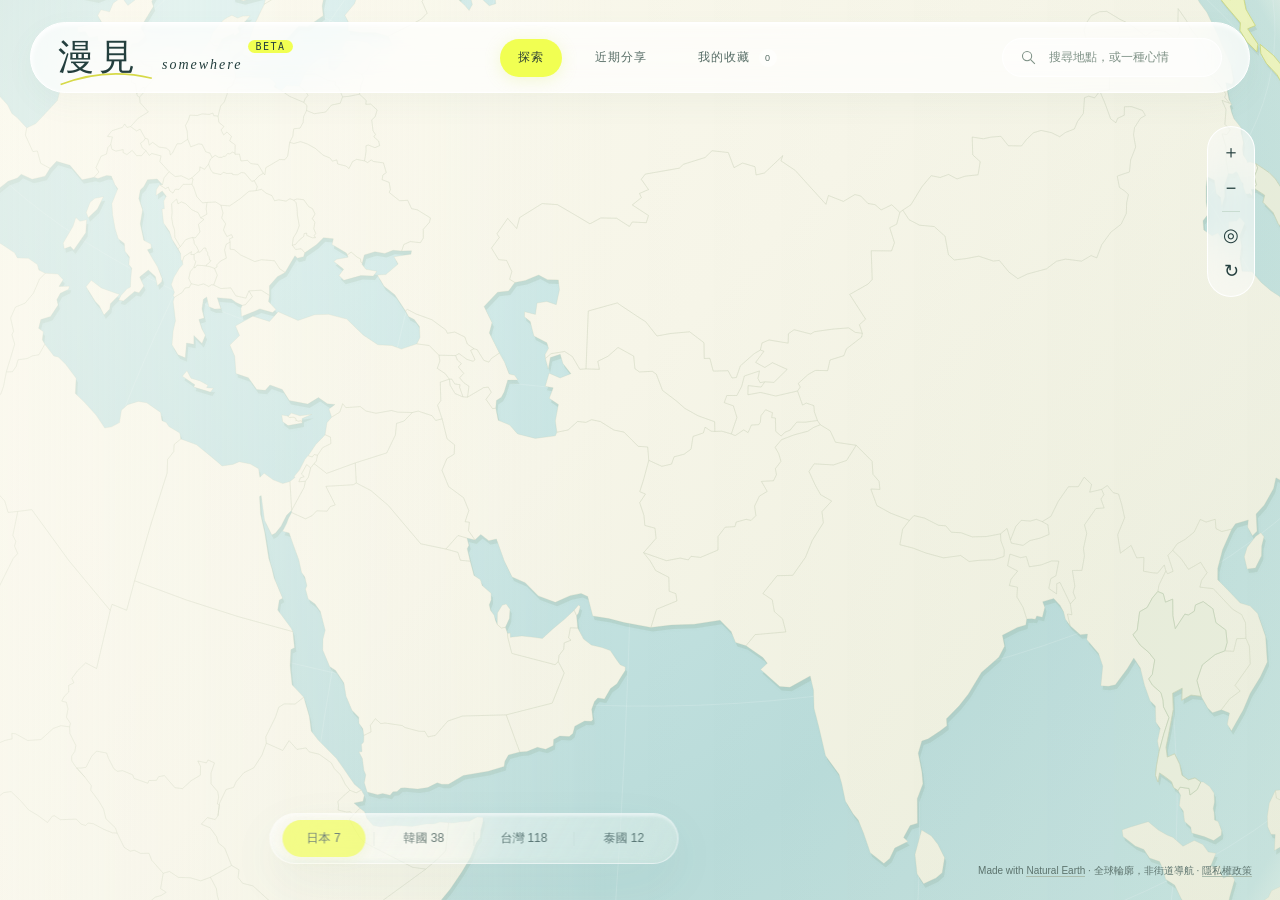
==== preview/experience.html @ 175ae051 "公開 Beta 上線前整理（P0）：圖片壓縮、部署打包、隱私權政策、來源自動檢查 - 圖片：網站使用的 4 張情境圖改為 WebP（最寬 1600px），10.5 MB → 0.8 MB；引用改到 c" ====
<!doctype html>
<html lang="zh-Hant">
<head>
  <meta charset="utf-8"><meta name="viewport" content="width=device-width,initial-scale=1">
  <meta name="referrer" content="strict-origin-when-cross-origin">
  <title>漫見 somewhere — 光感浮島互動探索</title>
  <meta name="description" content="以光感浮島視覺探索全球，拖曳地球、飛近日韓台泰，展開風景窗口。">
  <link rel="stylesheet" href="globe.css?v=flow-10">
  <link rel="stylesheet" href="experience-ui.css?v=flow-10">
  <script defer src="vendor/d3.min.js"></script>
  <script defer src="assets/world-data.js"></script>
  <script defer src="assets/world-low-data.js"></script>
  <script defer src="globe-flight.js?v=flow-10"></script>
  <script defer src="catalog.js?v=flow-10"></script>
  <script defer src="weather.js?v=flow-10"></script>
  <script defer src="media-player.js?v=flow-10"></script>
  <script defer src="globe.js?v=flow-10"></script>
  <script defer src="experience-ui.js?v=flow-10"></script>
</head>
<body>
<main class="world" id="world" data-page="home">
  <div class="map-surface" id="map-surface">
    <canvas id="globe" tabindex="0" role="application" aria-label="互動全球地圖：拖曳旋轉、滾輪縮放；鍵盤方向鍵旋轉，加減號縮放，Home 返回全球。也可使用國家按鈕。"></canvas>
    <svg id="connection" aria-hidden="true"><path id="connection-path"/></svg>
    <div id="markers" class="markers"></div>
  </div>
  <header class="world-header">
    <a href="experience.html" class="wordmark" aria-label="漫見首頁（Beta 測試版）">漫見 <em>somewhere</em><span class="beta-badge" aria-hidden="true">BETA</span><svg viewBox="0 0 120 20" aria-hidden="true"><path d="M2 17Q58-5 116 9"/></svg></a>
    <nav class="primary-nav" aria-label="主要導覽"><button id="nav-explore" aria-current="page">探索</button><button id="nav-stories">近期分享</button><button id="nav-saved">我的收藏 <span id="nav-saved-count">0</span></button></nav>
    <button class="header-search" id="header-search" aria-label="開啟全域搜尋"><svg viewBox="0 0 24 24" fill="none" stroke="currentColor" stroke-width="1.5" aria-hidden="true"><circle cx="10" cy="10" r="6.5"/><path d="m15 15 6 6"/></svg><span>搜尋地點，或一種心情</span></button>
  </header>
    <nav class="country-dock glass" aria-label="飛往國家">
      <button data-destination="japan">日本</button><i></i><button data-destination="korea">韓國</button><i></i><button data-destination="taiwan">台灣</button><i></i><button data-destination="thailand">泰國</button>
    </nav>
    <button class="saved-toggle glass" id="saved-toggle" aria-expanded="false">♡ <span>我的靈感</span><b id="saved-count">0</b></button>
  <div class="explore-context" id="explore-context" hidden><nav class="breadcrumbs" aria-label="目前位置"><button id="breadcrumb-world">世界</button><span>／</span><button id="breadcrumb-country"></button><span id="breadcrumb-section"></span></nav><p class="overline" id="country-eyebrow">A LITTLE CLOSER</p><h1 id="country-heading">深入探索日本。</h1><p id="country-summary"></p></div>
  <div class="motion-tools glass" aria-label="轉場預覽控制"><button id="motion-toggle" aria-pressed="true"><span id="motion-status">轉場動效：開</span></button><span></span><button id="replay-flight">重播轉場 ↻</button><span></span><button id="library-toggle" aria-expanded="false">地點清單 ☷</button></div>
  <aside id="place-library" class="place-library glass" aria-label="國家內的地點與來源" hidden><button class="sheet-handle" id="sheet-handle" aria-label="展開或收起地點面板" aria-expanded="false"><span></span></button><div class="panel-title"><div><p class="overline">FIND YOUR NEXT WINDOW</p><h2 id="library-title">地點與來源</h2></div><button id="library-close" aria-label="返回國家探索">✕</button></div><p id="library-count" class="panel-note"></p><div class="library-filters"><label class="sr-only" for="place-query">搜尋這個國家的地點</label><input id="place-query" placeholder="搜尋地點、景點或地區…"><label class="sr-only" for="place-region">選擇地區</label><select id="place-region"><option value="">全部地區</option></select></div><div id="place-list" class="place-list"></div><button class="all-places" id="all-places">查看全部地點 <span>↗</span></button><p class="library-disclosure">風景圖為示意；公開影像入口均待播放與即時性驗證。<a href="assets/source-inventory.json" target="_blank" rel="noopener">來源清單 ↗</a></p></aside>
  <section class="intro" id="intro">
    <p class="overline">A LITTLE CLOSER TO THE WORLD</p>
    <h1>下一站，<br>跟著感覺走。</h1>
    <svg class="headline-stroke" viewBox="0 0 210 30" aria-hidden="true"><path d="M4 22Q100-8 203 15" pathLength="1"/></svg>
    <p class="intro-copy">以地圖開啟旅程，在日本、韓國、台灣、泰國，<br>先看見風景，再決定下一次出發。</p>
    <button class="begin" id="begin">開始探索 <span>↗</span></button>
    <div class="chapter"><span>01 — 04</span><span>JAPAN / KOREA<br>TAIWAN / THAILAND</span></div>
  </section>
  <button class="skip-entry glass" id="skip-entry" hidden>略過轉場 →</button>
  <div class="world-label" aria-hidden="true"><span id="camera-label">GLOBAL VIEW</span><small id="camera-coords">25.0° N / 105.0° E</small></div>
  <aside class="map-controls glass" aria-label="地圖控制">
    <button id="zoom-in" aria-label="放大地球">＋</button><button id="zoom-out" aria-label="縮小地球">−</button><span></span><button id="reset" aria-label="返回全球視角">◎</button><button id="spin" aria-label="開啟自動旋轉" aria-pressed="false">↻</button>
  </aside>
  <div class="map-hint glass" id="map-hint">拖曳探索世界 <span>↔</span> 滾輪縮放</div>
  <article class="island glass" id="island" aria-labelledby="island-title">
    <button class="island-dismiss" id="island-dismiss" aria-label="收起風景窗口">−</button>
    <div class="island-image"><img id="island-photo" src="assets/cinema.webp" alt="日本風格示意圖，非所選地點現場"><div id="island-type"></div><span class="image-label">風格示意圖 · 非所選地點現場</span><button class="island-open" id="island-open" aria-label="查看原平台影像">▶</button></div>
    <div class="island-info"><div><p class="overline" id="island-country">京都 / 日本</p><h2 id="island-title">京都・祇園花見小路</h2><p id="island-desc">探索當地影像與天氣</p></div><button class="island-save" id="island-save" aria-label="收藏這個景點" aria-pressed="false">♡</button></div>
    <section class="weather-card" aria-label="當地天氣"><div id="weather-island"><p class="weather-headline">正在取得當地天氣…</p></div></section>
    <div class="island-bottom"><span id="local-time">當地時間 —</span><button id="island-details">探索這個地點 ↗</button></div>
  </article>
  <button class="restore-island glass" id="restore-island" hidden>展開風景窗口 ↗</button>
  <aside class="saved-panel glass" id="saved-panel" aria-label="已收藏的旅行靈感" hidden><div class="collection-heading"><div><p class="overline">KEEP THE PLACES YOU LOVE</p><h1>把心動，留給<br><em>下一次出發。</em></h1><p>收藏儲存在此裝置，隨時回到讓你心動的地方。</p></div><button id="saved-close" class="outline-pill">返回探索 ↗</button></div><div id="saved-filters" class="filter-pills" aria-label="依國家篩選收藏"></div><div id="saved-list"></div><button id="saved-start" class="yellow-pill">開始探索 →</button></aside>
  <section class="stories-page glass" id="stories-page" hidden aria-labelledby="stories-heading"><div class="collection-heading"><div><p class="overline">WHAT IT LOOKS LIKE LATELY</p><h1 id="stories-heading">看看，<br><em>最近的那裡。</em></h1><p>讓有日期的旅行分享，補上鏡頭以外的風景。</p></div><button id="stories-back" class="outline-pill">返回探索 ↗</button></div><div class="stories-filters"><label>目的地<select id="stories-country"><option value="">全部國家</option><option value="japan">日本</option><option value="korea">韓國</option><option value="taiwan">台灣</option><option value="thailand">泰國</option></select></label><div class="filter-pills" aria-label="貼文日期篩選"><button data-period="7" aria-pressed="true">最近 7 天</button><button data-period="30" aria-pressed="false">最近 30 天</button></div></div><div class="stories-empty"><span class="empty-orbit" aria-hidden="true">✧</span><p class="overline">STORIES ARE ON THEIR WAY</p><h2>下一段旅行故事，還在路上。</h2><p id="stories-empty-copy">近期社群貼文尚未串接。先從當地影像與天氣，認識一個地方。</p><button id="stories-explore" class="yellow-pill">看看這裡的風景 →</button></div><div id="stories-suggestions" class="story-suggestions"></div></section>
  <footer class="map-footer"><span>Made with <a href="https://www.naturalearthdata.com/" target="_blank" rel="noopener">Natural Earth</a> · 全球輪廓，非街道導航 · <a href="privacy.html">隱私權政策</a><a data-feedback hidden target="_blank" rel="noopener"> · 意見回報</a></span><span>FLOW 10 / 175 個地點 · 模型天氣 · 候選影像來源</span></footer>
  <nav class="mobile-nav glass" aria-label="手機主要導覽"><button data-mobile-nav="explore" aria-current="page">◎<span>探索</span></button><button data-mobile-nav="stories">◷<span>近期</span></button><button data-mobile-nav="saved">♡<span>收藏</span></button></nav>
  <div class="undo-toast glass" id="undo-toast" role="status" hidden><span>已移除收藏</span><button id="undo-save">復原</button><button id="undo-dismiss" aria-label="關閉復原提示">✕</button></div>
  <div id="status" class="status-toast" role="status" aria-live="polite"></div>
  <noscript><p class="error-banner">請啟用 JavaScript，以操作全球地圖。</p></noscript>
</main>
<dialog id="search-dialog" class="search-dialog" aria-labelledby="search-heading"><header><div><p class="overline">SEARCH BY PLACE OR FEELING</p><h2 id="search-heading">你想看見什麼風景？</h2></div><button id="search-close" aria-label="關閉搜尋">✕</button></header><form id="global-search-form" role="search"><label class="sr-only" for="global-query">地點、城市或旅行情境</label><input id="global-query" placeholder="試試「海邊」、「京都」或「高美濕地」" autocomplete="off"><button class="yellow-pill" type="submit">搜尋 ↗</button></form><div id="search-countries" class="filter-pills" aria-label="搜尋國家"></div><div class="search-moods" aria-label="建議搜尋"><span>跟著感覺走</span><button data-mood="海邊">海邊</button><button data-mood="山景">山景</button><button data-mood="城市">城市</button><button data-mood="日落">日落</button></div><p id="global-result-count" role="status"></p><div id="global-results" class="global-results"></div><button id="search-more" class="outline-pill" hidden>顯示更多地點 ↓</button><p class="search-note">卡片風景為示意；來源入口與天氣，請進入景點查看。</p></dialog>
<dialog id="destination-dialog" class="destination-dialog">
  <div class="detail-navigation"><button id="detail-back">← <span id="detail-back-label">返回探索</span></button><p id="detail-breadcrumb"></p><button id="watch-return" hidden>返回景點資訊 ↗</button></div>
  <button class="dialog-close" id="dialog-close" aria-label="關閉景點詳情">✕</button>
  <div class="destination-visual"><img id="detail-photo" alt=""><div id="detail-type"></div><span id="detail-image-label">風景示意圖 · 非所選地點現場</span><div id="media-viewer" hidden></div><button id="watch-start" class="yellow-pill watch-start">▶ 觀看現場候選影像</button></div>
  <section id="media-controls" class="media-controls" aria-label="原平台影像來源" hidden>
    <div class="media-heading"><p class="overline">WINDOW TO THE PLACE / 原平台影像</p><span class="candidate-badge">候選來源・待驗證</span></div>
    <label class="media-source-label" for="media-source">選擇來源<select id="media-source"></select></label>
    <p id="media-provider" class="media-provider"></p><p id="media-location-note" class="media-location-note"></p>
    <p id="media-status" class="media-status" role="status" aria-live="polite">候選來源・播放與即時狀態待確認</p>
    <div class="media-actions"><button id="media-play">播放原平台影像 ▶</button><button id="media-preview">返回情境圖片</button><a id="media-original" target="_blank" rel="noopener noreferrer">前往原站 ↗</a></div>
    <div class="media-links"><a id="media-fallback" target="_blank" rel="noopener noreferrer">其他來源／最新影像 ↗</a><a id="media-reference" target="_blank" rel="noopener noreferrer">收錄依據 ↗</a><a data-feedback hidden target="_blank" rel="noopener">回報影片失效或地點錯誤 ↗</a><a id="media-preview-link" href="http://127.0.0.1:4173/experience.html" target="_blank" rel="noopener" hidden>開啟本機預覽網址 ↗</a></div>
    <p class="media-disclosure">點擊播放後才連接 YouTube。影片內容、廣告與播放限制由原平台提供；能播放不代表一定是即時直播。</p>
  </section>
  <div class="destination-body"><p class="overline" id="detail-location"></p><h2 id="detail-title"></h2><p id="detail-description"></p><div class="detail-metadata"><span id="detail-coordinates"></span><span>直播來源待驗證</span><span>天氣依參考點估算</span></div><section class="detail-weather"><div class="weather-title"><h3>當地天氣</h3><span id="weather-state">Open-Meteo</span><button id="weather-refresh">重新整理 ↻</button></div><div id="weather-detail"></div><a href="https://open-meteo.com/" target="_blank" rel="noopener noreferrer">天氣來源：Open-Meteo ↗</a></section><div class="detail-actions"><button id="detail-save">♡ 收藏這個地方</button><button id="detail-next">探索下一站 ↗</button></div><section class="recent-placeholder"><p class="overline">RECENT STORIES</p><h3>最近，有人替你先去看了。</h3><p>近期社群分享尚未收錄；目前已整合公開影像來源與參考點天氣。</p></section></div>
</dialog>
</body></html>
---- preview/globe.css ----
@charset "UTF-8";
*{box-sizing:border-box}html,body{margin:0;min-height:100%;color:#263a38;font-family:"Microsoft JhengHei","PingFang TC",sans-serif}body{background:#edf4f0}button,input{font:inherit;color:inherit}button,a{-webkit-tap-highlight-color:transparent}button{cursor:pointer;border:0}a{color:inherit;text-decoration:none}button:focus-visible,a:focus-visible,input:focus-visible,canvas:focus-visible{outline:2px solid #748e43;outline-offset:5px}button{transition:background .25s,box-shadow .25s,transform .25s}button:hover{filter:brightness(1.025)}h1,h2,h3,p{margin:0}.sr-only{position:absolute;width:1px;height:1px;overflow:hidden;clip-path:inset(50%)}[hidden]{display:none!important}.world{height:100svh;min-height:760px;position:relative;isolation:isolate;overflow:hidden;background:radial-gradient(ellipse at 3% 5%,#fffaf3 0,transparent 53%),radial-gradient(ellipse at 80% 45%,#d7f0efaa 0,transparent 62%),linear-gradient(135deg,#f4f4e9,#dfefed 75%,#f4f4e9)}.world:after{content:"";position:absolute;inset:0;pointer-events:none;z-index:0;background:radial-gradient(ellipse at 1% 100%,#fffdf3b0,transparent 48%)}.glass{background:linear-gradient(125deg,#ffffffe0,#ffffff66 50%,#ffffffac);border:1px solid #ffffffed;box-shadow:inset 1px 1px 3px #fff,inset -1px -2px 4px #a7c9c447,0 12px 35px #54777514;backdrop-filter:blur(22px) saturate(1.13);-webkit-backdrop-filter:blur(22px) saturate(1.13)}.map-surface{position:absolute;inset:0;z-index:0}.map-surface canvas{display:block;width:100%;height:100%;cursor:grab;touch-action:none;outline-offset:-6px}.map-surface canvas:active{cursor:grabbing}.world-header{position:absolute;z-index:8;left:38px;right:38px;top:27px;display:flex;justify-content:space-between;align-items:center;gap:25px;pointer-events:none}.world-header>*{pointer-events:auto}.wordmark{position:relative;font:36px/1.2 Georgia,"PMingLiU",serif;white-space:nowrap;letter-spacing:2px}.wordmark em{font-size:23px;letter-spacing:1.4px;margin-left:10px}.wordmark svg{position:absolute;width:100px;height:19px;right:3px;bottom:-13px;fill:none;stroke:#dbec21;stroke-width:2}.country-dock{display:flex;align-items:center;gap:7px;padding:7px;border-radius:45px;margin-left:auto}.country-dock button{font-size:12px;padding:10px 20px;background:transparent;border-radius:30px;white-space:nowrap}.country-dock button.active{background:#edff53;box-shadow:0 0 15px #efff6b80}.country-dock i{display:block;height:11px;width:1px;background:#8ea9a76b}.saved-toggle{display:flex;align-items:center;gap:10px;border-radius:30px;padding:14px 19px;font-size:12px}.saved-toggle b{font:10px monospace;background:#dce9df;padding:3px 6px;border-radius:20px}.intro{position:absolute;z-index:2;left:5%;top:23%;pointer-events:none;transition:opacity .5s,transform .6s}.intro>*{pointer-events:auto}.overline{font:9px/1.8 monospace;letter-spacing:2px;color:#6b8581}.intro h1{font:clamp(44px,4.8vw,77px)/1.36 Georgia,"PMingLiU",serif;letter-spacing:2px;margin:17px 0 0;font-weight:normal}.headline-stroke{width:190px;height:30px;margin:-1px 0 13px 100px;fill:none;stroke:#d9e82e;stroke-width:2}.intro-copy{font-size:12px;line-height:2.1;color:#677f79}.begin{margin-top:22px;background:transparent;border-bottom:1px solid #8da58b;padding:10px 0;display:flex;align-items:center;gap:30px;font-size:12px}.begin span{font-size:20px}.chapter{display:flex;gap:25px;margin-top:48px;font:8px/1.7 monospace;letter-spacing:1px;color:#89a097}.chapter>span:first-child{border-right:1px solid #b7c9bc;padding-right:20px}.world.exploring .intro{opacity:0;transform:translateX(-20px);pointer-events:none}.world.exploring .intro>*{pointer-events:none}.world-label{position:absolute;left:47%;top:16%;z-index:1;pointer-events:none;font:9px/2 monospace;letter-spacing:2px;color:#72928c}.world-label small{display:block;letter-spacing:1px;font-size:8px;opacity:.7}.map-controls{position:absolute;right:28px;top:125px;z-index:6;border-radius:30px;display:flex;flex-direction:column;padding:7px}.map-controls button{height:36px;width:36px;background:transparent;border-radius:50%;font-size:18px}.map-controls button:hover{background:#e8f4e0}.map-controls button[aria-pressed=true]{background:#efff65}.map-controls>span{height:1px;background:#c9dcd1;margin:5px 7px}.map-hint{position:absolute;left:49%;bottom:129px;z-index:1;border-radius:30px;padding:9px 15px;font-size:9px;color:#718a80;pointer-events:none;transition:opacity .3s}.map-hint span{margin:0 13px}.world.exploring .map-hint{opacity:0}.markers{position:absolute;inset:0;pointer-events:none}.geo-marker{position:absolute;transform:translate(-50%,-50%);display:flex;align-items:center;gap:9px;pointer-events:auto;background:none;padding:10px;white-space:nowrap;z-index:2}.marker-dot{width:12px;height:12px;background:#edff49;border:2px solid #fff;border-radius:50%;box-shadow:0 0 0 6px #f6ff9b80,0 0 20px #d3e341;position:relative;flex-shrink:0}.geo-marker.selected .marker-dot:after{content:"";position:absolute;inset:-12px;border:1px solid #c4d934;border-radius:50%;animation:pulse 2.6s ease-out infinite}.marker-label{padding:8px 12px;border:1px solid #ffffffd9;border-radius:35px;background:#ffffffb8;box-shadow:0 3px 12px #819d9310;backdrop-filter:blur(7px);font-size:11px;text-align:left}.marker-label small{display:block;font:8px/1.6 Georgia;letter-spacing:1px;color:#72958c}.geo-marker.selected .marker-label{background:#faffd9;border-color:#ecf78e}.world.dragging .marker-label{opacity:.5}.world.dragging .island{opacity:.2;pointer-events:none;transform:translateY(15px) scale(.97)}#connection{position:absolute;inset:0;width:100%;height:100%;pointer-events:none;overflow:visible}#connection-path{fill:none;stroke:#ffffffed;stroke-width:1.7;filter:drop-shadow(0 1px 2px #729e7e55);stroke-dasharray:5 6;transition:opacity .4s}.island{position:absolute;z-index:4;width:385px;right:6%;bottom:157px;padding:10px;border-radius:43% 22% 26px 26px / 15% 19% 26px 26px;transition:opacity .3s,transform .4s;transform-origin:bottom right;animation:island-in .9s both}.island:before{content:"";position:absolute;inset:3px;border:1px solid #ffffff9c;pointer-events:none;border-radius:inherit;box-shadow:inset 1px 2px 4px #fff,inset -2px -4px 7px #d9eeea80}.island-image{position:relative;height:190px;overflow:hidden;border-radius:43% 25% 30px 23px / 17% 22% 20px 20px;background:#c9e5e4}.island-image img{width:100%;height:100%;object-fit:cover;display:block;transition:transform 1.2s}.island:hover .island-image img{transform:scale(1.035)}.image-label{position:absolute;top:16px;left:24px;background:#fffce3cb;font-size:8px;padding:5px 9px;border-radius:15px;backdrop-filter:blur(10px)}.island-open{position:absolute;right:16px;bottom:14px;width:37px;height:37px;border-radius:50%;background:#ffffffc2;border:1px solid #fff;backdrop-filter:blur(10px);font-size:20px}.island-info{position:relative;padding:17px 15px 12px;display:flex;justify-content:space-between;gap:10px;align-items:center}.island-info .overline{font-size:8px;letter-spacing:1.3px}.island-info h2{font:23px/1.5 Georgia,"PMingLiU",serif;margin:5px 0}.island-info>div>p:last-child{font-size:10px;color:#7c9188;line-height:1.8}.island-save{width:35px;height:35px;border-radius:50%;background:#ffffffa8;border:1px solid #fff;font-size:23px;flex-shrink:0}.island-save[aria-pressed=true]{background:#efff65}.island-bottom{display:flex;justify-content:space-between;align-items:center;border-top:1px solid #b5ccc541;padding:11px 15px 4px;position:relative}.island-bottom>span{font:8px monospace;color:#7a958c}.island-bottom button{background:none;font-size:10px;padding:4px;color:#456b5c}.island-dismiss{position:absolute;top:-12px;right:-8px;width:26px;height:26px;background:#ffffffd4;border:1px solid #fff;border-radius:50%;z-index:3;color:#799584}.restore-island{position:absolute;right:7%;bottom:155px;padding:13px 20px;border-radius:25px;z-index:5;font-size:11px}.map-footer{position:absolute;bottom:14px;left:30px;right:30px;display:flex;justify-content:space-between;gap:10px;font-size:8px;color:#8da296;z-index:3;pointer-events:none}.map-footer a{pointer-events:auto;border-bottom:1px solid #aabcad}.saved-panel{position:absolute;right:35px;top:99px;z-index:10;width:300px;padding:22px;border-radius:24px;max-height:calc(100% - 240px);overflow:auto;background:#f5faf2ed}.panel-title{display:flex;justify-content:space-between;align-items:center}.panel-title h2{font:23px Georgia,"PMingLiU",serif}.panel-title button{background:none}.panel-note{font-size:10px;color:#8b9a8a;margin:10px 0 18px}.saved-item{display:flex;gap:12px;padding:10px 0;border-top:1px solid #dce8d9;align-items:center}.saved-item .saved-go{background:transparent;display:flex;align-items:center;text-align:left;gap:12px;flex:1;padding:0}.saved-item img{width:63px;height:49px;border-radius:12px;object-fit:cover}.saved-item strong{font-size:11px;font-weight:normal;display:block}.saved-item small{display:block;font:8px monospace;color:#829d8a;margin-top:6px}.saved-remove{background:transparent;font-size:18px;color:#8fa18b;padding:7px}.saved-empty{font-size:12px;color:#819278;line-height:2}.status-toast{position:absolute;left:50%;top:100px;transform:translate(-50%,-10px);background:#fcfff2eb;backdrop-filter:blur(12px);border:1px solid #fff;border-radius:30px;box-shadow:0 8px 30px #4d716b1a;padding:12px 22px;font-size:11px;z-index:20;opacity:0;pointer-events:none;transition:opacity .3s,transform .3s;max-width:85%;text-align:center}.status-toast.visible{opacity:1;transform:translate(-50%,0)}.destination-dialog{padding:0;border:1px solid #fff;border-radius:35px;background:#f2f8f1;box-shadow:0 25px 120px #244d3e55;color:#29473e;width:min(940px,93vw);max-height:90svh;overflow:auto}.destination-dialog::backdrop{background:#40615b66;backdrop-filter:blur(12px)}.dialog-close{position:absolute;top:18px;right:18px;z-index:3;width:34px;height:34px;border:1px solid #fff;background:#ffffffca;border-radius:50%;font-size:15px}.destination-visual{position:relative;height:330px}.destination-visual img{width:100%;height:100%;object-fit:cover}.destination-visual>span{position:absolute;left:25px;bottom:20px;background:#ffffffcf;padding:8px 13px;border-radius:20px;font-size:9px}.destination-body{padding:30px 40px}.destination-body>h2{font:38px/1.4 Georgia,"PMingLiU",serif;margin:8px 0 15px}.destination-body>p:not(.overline){font-size:13px;line-height:2;color:#6f8b79;max-width:640px}.detail-metadata{display:flex;gap:10px;flex-wrap:wrap;margin:22px 0}.detail-metadata span{background:#e3eddf;padding:8px 12px;border-radius:25px;font-size:9px;color:#6b8566}.detail-actions{display:flex;gap:12px}.detail-actions button{background:#edff58;border:1px solid #fff;padding:13px 22px;border-radius:25px;font-size:12px}.detail-actions button:last-child{background:#fff}.recent-placeholder{border-top:1px solid #ceddcb;margin-top:28px;padding-top:23px}.recent-placeholder h3{font:23px Georgia,"PMingLiU",serif;margin:9px 0}.recent-placeholder>p:last-child{font-size:11px;color:#879b80;line-height:1.9}.error-banner{position:absolute;z-index:30;left:10%;right:10%;top:45%;padding:25px;border:1px solid #fff;background:#ffffe6;text-align:center;line-height:2;font-size:14px}.world.flying .island{opacity:.3;transform:translateY(15px) scale(.96);pointer-events:none}.world.flying #connection-path{opacity:0}.world.flying .geo-marker{pointer-events:none}@keyframes pulse{0%{transform:scale(.7);opacity:.8}100%{transform:scale(1.6);opacity:0}}@keyframes island-in{from{opacity:0;transform:translateY(25px) scale(.96)}to{opacity:1;transform:none}}
@media(min-width:1600px){.intro{left:7%;top:25%}.island{width:440px;right:8%;bottom:170px}.island-image{height:225px}.world-header{left:55px;right:55px}}
@media(max-width:1050px){.world-header{left:25px;right:25px;gap:15px}.wordmark{font-size:29px}.wordmark em{font-size:18px}.country-dock button{padding:9px 13px;font-size:11px}.saved-toggle{padding:13px;font-size:11px;gap:7px}.intro{left:4%;top:24%}.intro h1{font-size:51px}.intro .overline{font-size:7px;letter-spacing:1px}.intro-copy{font-size:11px}.island{right:6%;width:320px;bottom:148px}.island-image{height:165px}.island-info h2{font-size:20px}.island-info{padding:13px 10px 10px}.island-bottom{padding:10px 10px 4px}.map-controls{right:20px;top:110px}.map-footer{font-size:7px}.world-label{top:17%}}
@media(max-width:700px){.world{min-height:830px;height:100svh}.world-header{top:22px;left:20px;right:20px;flex-wrap:wrap;gap:20px}.wordmark{font-size:28px}.wordmark em{font-size:18px}.saved-toggle{margin-left:auto;padding:10px 12px}.saved-toggle>span{display:none}.country-dock{order:3;margin:0 auto;flex-basis:auto;justify-content:center;gap:5px;padding:5px}.country-dock button{padding:9px 16px;font-size:11px}.intro{top:158px;left:25px}.intro h1{font-size:39px;line-height:1.4;margin:8px 0 0}.intro .overline{font-size:7px}.intro-copy{font-size:10px;line-height:1.8}.headline-stroke{width:130px;height:21px;margin:0 0 5px 115px}.begin{font-size:10px;margin-top:9px;gap:15px;padding:7px 0}.chapter{display:none}.world-label{top:38%;left:58%;font-size:8px;letter-spacing:1px}.world-label small{font-size:7px}.map-controls{top:170px;right:15px;padding:5px}.map-controls button{width:29px;height:29px;font-size:16px}.island{right:18px;bottom:142px;width:265px;padding:8px}.island-image{height:125px}.island-info{padding:11px 9px 8px}.island-info h2{font-size:19px;line-height:1.4}.island-info .overline{font-size:7px;letter-spacing:.7px}.island-info>div>p:last-child{font-size:9px}.island-save{height:30px;width:30px;font-size:20px}.island-bottom{padding:9px 9px 3px}.island-bottom>span{font-size:7px}.island-bottom button{font-size:9px}.image-label{top:12px;left:14px;font-size:7px;padding:4px 7px}.island-open{width:29px;height:29px;right:12px;bottom:10px;font-size:17px}.map-footer{bottom:14px;left:20px;right:20px;flex-direction:column;gap:4px;font-size:7px}.map-hint{left:20px;bottom:410px;padding:7px 10px;font-size:8px}.map-hint span{margin:0 8px}.saved-panel{top:145px;right:18px;width:280px;max-height:450px}.restore-island{right:20px;bottom:150px;font-size:10px}.status-toast{top:140px;font-size:10px;line-height:1.8;width:max-content;max-width:85%;padding:10px 16px}.destination-dialog{border-radius:25px}.destination-visual{height:220px}.destination-body{padding:25px}.destination-body>h2{font-size:29px}.destination-body>p:not(.overline){font-size:12px}.detail-metadata{gap:7px}.detail-metadata span{font-size:8px}.detail-actions{gap:8px}.detail-actions button{font-size:10px;padding:12px 16px}.recent-placeholder h3{font-size:21px}}
.geo-marker{width:32px;height:32px;padding:0;transform:translate(-50%,-50%)}.marker-dot{position:absolute;left:10px;top:10px}.marker-label{position:absolute;left:50%;top:50%;margin:0!important}
.world.flying .island{animation:none;opacity:0;transform:translateY(28px) scale(.9);pointer-events:none;visibility:hidden}.world.flying .geo-marker{opacity:0;pointer-events:none}.island{animation-fill-mode:backwards;transition:opacity .6s,transform .75s cubic-bezier(.2,.7,.2,1),visibility .6s}.world.flying .world-label{color:#52776b}.world.flying .restore-island{opacity:0;pointer-events:none}
.motion-tools{position:absolute;z-index:9;left:38px;top:101px;display:flex;align-items:center;gap:6px;padding:5px;border-radius:30px}.motion-tools button{background:none;padding:8px 12px;font-size:10px;border-radius:25px}.motion-tools button[aria-pressed=true]{background:#efff8c}.motion-tools>span{width:1px;height:13px;background:#c2d3c4}
@media(max-width:700px){.motion-tools{left:20px;top:146px;padding:4px;gap:2px}.motion-tools button{font-size:9px;padding:7px 10px}.intro{top:197px}.intro h1{font-size:35px}}
#media-viewer{position:absolute;inset:0;background:#192c29}#media-viewer iframe{display:block;width:100%;height:100%;border:0;min-height:200px}.media-controls{padding:24px 40px;background:linear-gradient(130deg,#ffffffb8,#e3f2ec99);border-bottom:1px solid #d7e5d6}.media-heading{display:flex;justify-content:space-between;align-items:center;gap:15px;margin-bottom:17px}.candidate-badge{font-size:9px;color:#7b865a;background:#edf2cf;border-radius:20px;padding:6px 10px;white-space:nowrap}.media-source-label{display:flex;align-items:center;gap:15px;font-size:11px}.media-source-label select{flex:1;min-width:0;max-width:430px;padding:11px 13px;border:1px solid #cbded1;border-radius:12px;background:#ffffffe0;color:#345249;font:12px "Microsoft JhengHei",sans-serif}.media-provider{font-size:10px;color:#6b8876;margin:12px 0 7px;line-height:1.8}.media-location-note{font-size:10px;color:#8b9b85;line-height:1.8}.media-status{border-left:2px solid #c2d559;padding:8px 12px;margin:16px 0;background:#f8fbe9;font-size:11px;line-height:1.8;color:#6c8258}.media-status[data-state=playing]{background:#e3f0df;color:#42683e;border-color:#6c9a67}.media-status[data-state=error],.media-status[data-state=ended]{background:#f7eee0;color:#987353;border-color:#caab7b}.media-actions{display:flex;gap:12px;align-items:center;flex-wrap:wrap}.media-actions button{padding:12px 20px;border-radius:25px;font-size:11px;background:#efff79;border:1px solid #fff}.media-actions button:disabled{opacity:.6;cursor:wait}.media-actions button:nth-child(2){background:#fff}.media-actions a{font-size:11px;border-bottom:1px solid #98b29a;padding:6px 0;margin-left:auto}.media-links{display:flex;gap:18px;flex-wrap:wrap;margin-top:16px;font-size:10px;color:#6c8c75}.media-links a{border-bottom:1px solid #bbceba;padding-bottom:3px}.media-disclosure{font-size:9px;line-height:1.9;color:#8b9e87;margin-top:15px}
@media(max-width:700px){.media-controls{padding:21px 25px}.media-heading{flex-wrap:wrap;gap:8px}.media-heading .overline{font-size:8px;letter-spacing:1px}.media-source-label{align-items:start;flex-direction:column;gap:8px}.media-source-label select{width:100%;font-size:11px}.media-actions{gap:8px}.media-actions button{font-size:10px;padding:11px 14px}.media-actions a{margin-left:0;font-size:10px}.media-links{gap:12px;font-size:9px}.media-status{font-size:10px}}
.place-library{position:absolute;z-index:7;left:30px;top:172px;width:305px;max-height:calc(100% - 315px);display:flex;flex-direction:column;padding:22px 18px 15px;border-radius:25px;background:#f7fbf0eb;transition:opacity .3s;touch-action:pan-y}.place-library .panel-title h2{font-size:22px}.place-library .panel-note{font-size:9px;line-height:1.7;margin:11px 0}.place-library input,.place-library select{width:100%;padding:10px 12px;border:1px solid #d5e2ce;background:#ffffffa8;color:#496746;border-radius:10px;font:11px "Microsoft JhengHei",sans-serif;margin-bottom:8px}.place-list{min-height:0;overflow:auto;overscroll-behavior:contain;margin-top:5px;scrollbar-width:thin;scrollbar-color:#b3c79e transparent}.place-row{width:100%;display:block;padding:12px 10px;text-align:left;border-radius:12px;background:transparent;border:1px solid transparent;border-bottom:1px solid #e2ebda}.place-row.selected{background:#edf4ce;border:1px solid #d3e0a4}.place-row strong{font-size:11px;font-weight:normal;line-height:1.7;display:block}.place-row small{display:block;font-size:8px;color:#8b9c7d;margin-top:5px;line-height:1.6}.library-disclosure{font-size:8px;line-height:1.8;color:#8b9c7f;padding-top:12px;border-top:1px solid #dae5d0;margin-top:10px}.weather-card{margin:0 13px 9px;padding:11px 12px;background:#ffffff8a;border:1px solid #fff;border-radius:15px;position:relative}.weather-headline{font-size:13px;line-height:1.8;color:#496d58}.weather-facts{font-size:9px;line-height:1.9;color:#7d947b;margin-top:4px}.weather-time,.weather-precision{font-size:8px;line-height:1.8;color:#95a38a;margin-top:4px}.detail-weather{background:#ffffffa8;border:1px solid #fff;padding:20px;border-radius:20px;margin:0 0 24px}.weather-title{display:flex;align-items:center;gap:12px;margin-bottom:10px}.weather-title h3{font:23px Georgia,"PMingLiU",serif}.weather-title>span{font:9px monospace;color:#9aab8b}.weather-title button{margin-left:auto;background:none;border-bottom:1px solid #b6c9aa;font-size:10px;padding:6px 0}.detail-weather .weather-headline{font-size:22px}.detail-weather .weather-facts{font-size:11px}.detail-weather .weather-time,.detail-weather .weather-precision{font-size:9px}.detail-weather>a{display:inline-block;font-size:9px;color:#8a9f7c;margin-top:13px;border-bottom:1px solid #c5d4b8;padding-bottom:3px}.world.flying .place-library{opacity:0;pointer-events:none}
@media(max-width:1050px){.place-library{left:20px;width:270px;top:170px}.island-info h2{font-size:19px}}
@media(max-width:700px){.place-library{left:16px;right:16px;top:195px;width:auto;max-height:calc(100% - 325px);z-index:12;background:#f8fcf1f5}.place-library .panel-title h2{font-size:24px}.place-row{padding:13px 10px}.place-row strong{font-size:12px}.place-row small{font-size:9px}.weather-card{padding:8px 10px;margin:0 9px 6px}.weather-headline{font-size:11px}.weather-facts{font-size:8px}.weather-time,.weather-precision{font-size:7px}.country-dock button{font-size:10px;padding:9px 10px}.country-dock{gap:3px}.motion-tools{gap:0}.motion-tools button{padding:7px 8px;font-size:8px}.detail-weather{padding:15px}.weather-title h3{font-size:21px}.detail-weather .weather-headline{font-size:19px}.detail-weather .weather-facts{font-size:10px}.island-info h2{font-size:18px}}
@media(prefers-reduced-motion:reduce){*{animation:none!important;transition:none!important;scroll-behavior:auto!important}}
---- preview/experience-ui.css ----
/* FLOW 09 — pearl cartography, luminous glass and a continuous travel journey. */
:root{--ink:#243f3e;--muted:#728a85;--aqua:#d1e8e6;--lemon:#f1ff52;--paper:#f9faf4;--line:#b8cec36b}
body{background:#edf3ed;color:var(--ink);font-family:"Microsoft JhengHei","PingFang TC",sans-serif}
.world{height:100svh;min-height:760px;background:radial-gradient(ellipse at 0 0,#fffaf2 0%,transparent 50%),radial-gradient(ellipse at 92% 52%,#c1dfdf77,transparent 65%),#eaf2ed;isolation:isolate}
.world:after{content:"";position:absolute;inset:0;pointer-events:none;z-index:1;background:linear-gradient(90deg,#fcfaf273,transparent 48%,#e6f3ef0a)}
.glass{background:linear-gradient(120deg,#ffffffbf,#f4fbf178);border:1px solid #fffffff5;box-shadow:inset 1px 2px 3px #fff,inset -1px -2px 5px #c4ddd455,0 18px 55px #5b8e801a;backdrop-filter:blur(22px)}
button,a,input,select{touch-action:manipulation}button:focus-visible,a:focus-visible,input:focus-visible,select:focus-visible{outline:2px solid #477963;outline-offset:4px}button{min-height:36px}button:disabled{cursor:wait}button[hidden],section[hidden],aside[hidden],div[hidden],nav[hidden]{display:none!important}
.world-header{position:absolute;top:22px;left:30px;right:30px;z-index:15;display:flex;align-items:center;gap:30px;padding:13px 27px;background:#ffffffb0;border:1px solid #fff;border-radius:50px;box-shadow:inset 1px 2px 4px #fff,0 10px 30px #5b8d7d0d;backdrop-filter:blur(22px)}
.wordmark{font:36px/1.2 "PMingLiU",serif;white-space:nowrap;letter-spacing:5px;position:relative;flex-shrink:0}.wordmark em{font:italic 14px Georgia;letter-spacing:2px;margin-left:8px}.wordmark svg{position:absolute;left:1px;bottom:-8px;width:96px;height:16px;stroke:#d6d948;stroke-width:2;fill:none}
.primary-nav{display:flex;justify-content:center;gap:15px;flex:1}.primary-nav button{background:none;color:#576d66;font-size:12px;padding:10px 18px;border-radius:40px;white-space:nowrap;letter-spacing:1px}.primary-nav button[aria-current=page]{background:var(--lemon);color:#304233;box-shadow:0 3px 16px #d8e96540}.primary-nav button span{display:inline-grid;place-items:center;background:#fff7;border-radius:50%;min-width:18px;height:18px;font-size:9px;margin-left:5px}
.header-search{display:flex;align-items:center;gap:12px;background:#fff7;border:1px solid #fff;border-radius:40px;padding:10px 17px;color:#7e9186;font-size:10px;min-width:220px;text-align:left}.header-search svg{width:17px;height:17px}.saved-toggle{display:none}.country-dock{position:fixed;left:50%;bottom:128px;top:auto;transform:translateX(-50%);padding:6px 12px;border-radius:50px;gap:8px;justify-content:center;z-index:8;width:max-content}.country-dock button{font-size:11px;min-width:83px;padding:10px 15px;border-radius:25px}.country-dock button.active{background:var(--lemon);box-shadow:0 3px 14px #c2d75a33}.country-dock i{height:14px;opacity:.4}
.motion-tools{left:40px;top:auto;bottom:30px;z-index:10;padding:4px;box-shadow:none;background:#fff7;border:1px solid #fff}.motion-tools button{font-size:9px;padding:7px 11px;min-height:28px}.motion-tools button[aria-pressed=true]{background:#edf4ca}.motion-tools #library-toggle{display:none}.motion-tools>span:last-of-type{display:none}
.intro{top:25%;left:6%;width:43%;z-index:3;transition:opacity .45s,transform .6s}.intro .overline{font:9px monospace;letter-spacing:2.2px;color:#89a49a}.intro h1{font:normal clamp(54px,5.7vw,88px)/1.38 "PMingLiU","Noto Serif TC",serif;letter-spacing:2px;margin:23px 0 0;color:#223936}.headline-stroke{width:220px;height:35px;margin:0 0 20px 105px;stroke:#e0e83c}.intro-copy{font-size:12px;line-height:2.3;color:#6c847c;letter-spacing:1.2px}.begin,.yellow-pill{border:1px solid #fff;background:var(--lemon);border-radius:40px;padding:14px 25px;box-shadow:inset 0 1px 3px #fff,0 7px 24px #d6e5553d;font-size:12px;color:#2e4335;min-height:44px;cursor:pointer}.begin{display:flex;gap:40px;margin-top:26px;letter-spacing:1px;width:max-content}.begin span{font-size:22px}.chapter{margin-top:30px;color:#8ba194}.map-surface{z-index:0}.map-controls{top:126px;right:25px;z-index:8;box-shadow:none;background:#fff7}.map-controls button{width:32px;height:35px}.map-hint{left:58%;bottom:200px;border:0;background:#fff7;box-shadow:none}.world-label{top:125px;left:51%;font-size:8px;color:#809d94;z-index:2}.world-label small{font-size:7px}.map-footer{left:auto;right:28px;bottom:20px;flex-direction:column;text-align:right;line-height:1.8;font-size:8px;z-index:2}.world[data-page=home] .island{width:345px;right:10%;bottom:24%;background:#ffffff80;border-radius:44% 24% 25% 30% / 20% 20% 16% 24%;padding:10px;transform:rotate(-3deg)}.world[data-page=home] .island-image{height:195px;border-radius:43% 28% 31% 24% / 24% 20% 24% 23%}.world[data-page=home] .island-info{padding:10px 18px}.world[data-page=home] .island-info h2{font-size:25px}.world[data-page=home] .island-info p:last-child,.world[data-page=home] .weather-card,.world[data-page=home] .island-bottom,.world[data-page=home] .island-dismiss{display:none}.world[data-page=home] .image-label{font-size:7px}.world[data-page=home] .country-dock{left:6%;bottom:12%;transform:none}.world[data-page=home] .island-open{background:var(--lemon);width:44px;height:44px}
.skip-entry{position:absolute;z-index:16;bottom:30%;left:50%;transform:translateX(-50%);padding:12px 22px;border-radius:30px;font-size:12px}.world.flying .country-dock{opacity:.65}.world.flying .place-library{opacity:0;pointer-events:none;transition:opacity .3s}.world.flying .explore-context{opacity:0}.explore-context{transition:opacity .45s .1s}
/* Country dock moves below the scene window. */
@media(min-width:701px){.world[data-page=country] .country-dock{bottom:36px}}
.explore-context{position:absolute;top:143px;left:5%;z-index:3;pointer-events:none;width:47%}.breadcrumbs{display:flex;align-items:center;gap:8px;font-size:10px;color:#658276;margin-bottom:28px;pointer-events:auto}.breadcrumbs button{background:none;padding:4px 0;min-height:30px;font-size:10px}.breadcrumbs button:hover{color:#243e32}.explore-context>.overline{font:9px monospace;letter-spacing:2px;color:#90a190}.explore-context h1{font:normal clamp(30px,3.3vw,51px)/1.5 "PMingLiU",serif;letter-spacing:1px;margin:12px 0}.explore-context>p:last-child{font-size:11px;line-height:2;color:#829383;max-width:380px}.world[data-page=country] .world-label{left:37%;top:55%}.world[data-page=country] .island{left:8%;right:auto;bottom:148px;width:365px;border-radius:45% 24% 23px 23px / 15% 20% 23px 23px}.world[data-page=country] .island-image{height:160px}.world[data-page=country] .island-info{padding:12px}.world[data-page=country] .island-info h2{font-size:23px}.world[data-page=country] .island-info p:last-child{display:none}.world[data-page=country] .weather-card{padding:8px 12px;margin-bottom:0}.world[data-page=country] .weather-facts,.world[data-page=country] .weather-precision{display:none}.world[data-page=country] .weather-time{font-size:8px}.world[data-page=country] .island-bottom{padding:9px 13px}.world[data-page=country] .country-dock{left:37%}.world:not([data-page=home]) .intro{visibility:hidden;opacity:0;pointer-events:none}.world[data-page=locations] .island,.world[data-page=saved] .island,.world[data-page=stories] .island,.world[data-page=search] .island,.world[data-page=place] .island,.world[data-page=watch] .island{display:none}.world[data-page=saved] .country-dock,.world[data-page=stories] .country-dock,.world[data-page=search] .country-dock,.world[data-page=place] .country-dock,.world[data-page=watch] .country-dock{display:none}.world[data-page=saved] .world-label,.world[data-page=stories] .world-label{display:none}
.place-library{left:auto;right:5%;top:139px;bottom:113px;width:31%;max-height:none;padding:25px 23px 17px;border-radius:31px;background:linear-gradient(145deg,#ffffffe0,#f2faf3b0);z-index:6;overflow:hidden;box-shadow:inset 1px 2px 4px #fff,0 20px 70px #578c7820}.panel-title{gap:14px;align-items:center}.panel-title .overline{font-size:7px;letter-spacing:1.5px;margin-bottom:7px;color:#98aa98}.place-library .panel-title h2{font:normal 29px "PMingLiU",serif}.panel-title>button{width:32px;height:32px;font-size:14px;border-radius:50%;background:#ffffff80;flex-shrink:0}.panel-note{margin:13px 0!important;font-size:9px!important;line-height:1.9!important;color:#839580}.library-filters{display:grid;grid-template-columns:1fr 115px;gap:7px}.place-library input,.place-library select{min-width:0;border-radius:30px;font-size:10px;background:#fff9;border:1px solid #d4dfd0;padding:10px 12px;min-height:39px;margin:0}.place-library input::placeholder{font-size:9px}.place-list{overflow:auto;min-height:0;flex:1;margin-top:16px;display:flex;flex-direction:column;gap:10px;padding:3px 3px 3px 0}.scene-tile{display:flex;align-items:stretch;width:100%;padding:0;background:#ffffffe0;border:1px solid #fff;border-radius:17px;overflow:hidden;text-align:left;box-shadow:0 7px 15px #60856d0c;color:#304c3e;flex-shrink:0;min-height:103px;transition:box-shadow .2s,transform .2s}.scene-tile:hover{transform:translateY(-2px);box-shadow:0 10px 23px #668e791f}.tile-photo{position:relative;width:32%;min-width:90px;flex-shrink:0;overflow:hidden;border-radius:16px 32% 28% 16px}.tile-photo img{width:100%;height:100%;min-height:100px;object-fit:cover;display:block}.tile-photo>span{position:absolute;left:6px;bottom:6px;background:#ffffffd4;border-radius:15px;padding:3px 6px;font-size:7px;color:#5d7664}.tile-copy{padding:15px 13px;min-width:0;flex:1;display:flex;flex-direction:column;justify-content:center;gap:6px}.tile-copy>small{font:8px/1.5 "Microsoft JhengHei";color:#96a48c}.tile-copy>strong{font:normal 17px/1.5 "PMingLiU",serif;display:-webkit-box;-webkit-box-orient:vertical;-webkit-line-clamp:2;overflow:hidden}.tile-meta{font-size:8px;line-height:1.7;color:#91a187}.tile-meta>span{display:block;color:#899459}.all-places{width:100%;margin:13px 0 0;background:#eef7c9;border:1px solid #fff;border-radius:25px;padding:12px 16px;display:flex;justify-content:space-between;min-height:42px;font-size:11px;color:#527149}.library-disclosure{font-size:8px;color:#95a38b;line-height:1.9;padding-top:12px;margin-top:12px}.library-disclosure a{border-bottom:1px solid #b4c4aa;white-space:nowrap}.sheet-handle{display:none}.library-empty{padding:25px 12px;text-align:center}.library-empty h3{font:normal 23px/1.5 "PMingLiU",serif}.library-empty p{font-size:11px;color:#809477;margin:15px 0}
.world[data-page=locations] .place-library{left:5%;right:auto;top:286px;bottom:102px;width:57%;border-radius:25px;padding:20px}.world[data-page=locations] .explore-context{top:124px;width:70%}.world[data-page=locations] .breadcrumbs{margin-bottom:11px}.world[data-page=locations] .explore-context h1{font-size:40px;margin:8px 0}.world[data-page=locations] .explore-context>p:last-child{display:none}.world[data-page=locations] .country-dock{left:78%;bottom:102px;flex-wrap:wrap;max-width:31%;gap:1px;padding:5px}.world[data-page=locations] .country-dock button{font-size:9px;padding:9px;min-width:55px}.world[data-page=locations] .country-dock i{display:none}.world[data-page=locations] .panel-title{display:none}.world[data-page=locations] .panel-note{margin:0 0 10px!important}.world[data-page=locations] .library-filters{grid-template-columns:1fr 160px}.catalogue-grid{display:grid;grid-template-columns:repeat(2,minmax(0,1fr));align-content:start;gap:13px;padding:3px}.catalogue-grid .scene-tile{min-height:112px}.catalogue-grid .tile-photo{min-width:75px;width:35%}.catalogue-grid .tile-copy{padding:12px 10px}.catalogue-grid .tile-copy strong{font-size:16px}.world[data-page=locations] .library-disclosure{margin-top:9px;padding-top:7px}.world[data-page=locations] .world-label{left:73%;top:21%;font-size:7px}.world[data-page=locations] .map-controls{top:128px}
.saved-panel,.stories-page{position:absolute;inset:121px 4% 80px;width:auto;max-height:none;z-index:7;border-radius:30px;padding:30px 38px;overflow:auto;overscroll-behavior:contain;background:linear-gradient(125deg,#fbfcf4f2,#f1f8f0e3);scrollbar-width:thin;scrollbar-color:#bccba9 transparent}.collection-heading{display:flex;align-items:center;justify-content:space-between;gap:25px;margin:0 0 23px}.collection-heading .overline{font-size:8px;letter-spacing:2px;color:#91a28c}.collection-heading h1{font:normal 44px/1.4 "PMingLiU",serif;margin:13px 0;letter-spacing:1px}.collection-heading h1 br{display:none}.collection-heading h1 em{font-style:normal;color:#739282}.collection-heading>div>p:last-child{font-size:11px;color:#8a9d82;line-height:1.8}.outline-pill{border:1px solid #c9d8bd;background:#ffffff8c;border-radius:30px;padding:11px 18px;font-size:10px;color:#6f8665;min-height:42px;white-space:nowrap}.filter-pills{display:flex;gap:7px;flex-wrap:wrap}.filter-pills button{border:1px solid #d5dfca;background:#fff7;border-radius:25px;padding:9px 19px;font-size:10px;min-height:36px;color:#728563}.filter-pills button[aria-pressed=true]{background:#eff6bb;color:#3f5a37;border-color:#dae59a}#saved-list{display:grid;grid-template-columns:repeat(3,minmax(0,1fr));gap:22px;margin-top:25px}.collection-card{position:relative;min-width:0}.collection-card .scene-tile{display:block;border-radius:22px;overflow:hidden}.collection-card .tile-photo{width:100%;height:180px;border-radius:0}.collection-card .tile-photo>span{left:14px;bottom:12px;padding:5px 8px}.collection-card .tile-copy{padding:19px 20px}.collection-card .tile-copy strong{font-size:23px}.collection-card .tile-meta{display:flex;justify-content:space-between;flex-wrap:wrap}.collection-remove{position:absolute;right:13px;top:13px;width:38px;height:38px;border-radius:50%;background:#fffffff0;border:1px solid #fff;box-shadow:0 4px 15px #4c73531a;font-size:21px;color:#a3af39}.collection-remove:hover{background:#efff61}.collection-empty{grid-column:1/-1;text-align:center;padding:45px 20px}.collection-empty h2{font:normal 30px/1.5 "PMingLiU",serif;margin:10px 0 16px}.collection-empty p{font-size:12px;line-height:1.9;color:#94a086}#saved-start{display:block;margin:0 auto 25px}.empty-orbit{display:grid;place-items:center;width:75px;height:75px;margin:0 auto 20px;background:#eef4e0;border:1px solid #fff;border-radius:50%;font:40px Georgia;color:#a5b97d;box-shadow:0 8px 22px #65856c0b}.stories-filters{display:flex;align-items:center;gap:22px;border-top:1px solid var(--line);border-bottom:1px solid var(--line);padding:13px 0}.stories-filters>label{display:flex;align-items:center;gap:15px;font-size:10px;color:#7a9070}.stories-filters select{border:1px solid #d5dfca;background:#fff9;border-radius:25px;padding:10px 14px;font-size:10px;color:#58714a}.stories-empty{text-align:center;padding:28px 15px 25px}.stories-empty>.overline{font-size:8px;color:#9aaa8c}.stories-empty .empty-orbit{width:52px;height:52px;font-size:28px;margin-bottom:15px}.stories-empty h2{font:normal 31px/1.5 "PMingLiU",serif;margin:10px 0}.stories-empty>p:not(.overline){font-size:11px;color:#8b9b7c;line-height:1.9;margin:10px 0 17px}.story-suggestions{display:grid;grid-template-columns:repeat(4,minmax(0,1fr));gap:14px;margin-top:18px}.suggestions-heading{grid-column:1/-1;border-top:1px solid var(--line);padding-top:22px}.suggestions-heading .overline{font-size:8px;color:#94a185}.suggestions-heading h2{font:normal 25px/1.5 "PMingLiU",serif;margin-top:7px}.story-suggestions .scene-tile{display:block}.story-suggestions .tile-photo{width:100%;height:110px;border-radius:0}.story-suggestions .tile-copy{padding:14px}.story-suggestions .tile-copy strong{font-size:18px}.world[data-page=saved] .map-controls,.world[data-page=stories] .map-controls{display:none}.world[data-page=saved] .motion-tools,.world[data-page=stories] .motion-tools{display:none}
.search-dialog{width:min(940px,94vw);padding:30px 35px;border-radius:30px;background:linear-gradient(145deg,#f8fcf5f5,#ecf5eff5);border:1px solid #fff;color:var(--ink);max-height:89svh;overflow:auto;box-shadow:0 30px 100px #30584b44}.search-dialog::backdrop{background:#395c5050;backdrop-filter:blur(14px)}.search-dialog>header{display:flex;justify-content:space-between;align-items:center;gap:15px;margin-bottom:23px}.search-dialog header .overline{font-size:8px;color:#93a88a;letter-spacing:2px}.search-dialog h2{font:normal 31px/1.5 "PMingLiU",serif;margin:8px 0 0}.search-dialog header>button{width:35px;height:35px;border-radius:50%;border:1px solid #fff;background:#fff8;font-size:15px}.search-dialog form{display:flex;gap:10px;border:1px solid #fff;background:#fff9;border-radius:40px;padding:7px 8px 7px 20px;margin:0 0 17px}.search-dialog form input{flex:1;min-width:0;border:0;outline:none;background:none;font-size:13px;color:#365141;padding:10px 0}.search-dialog form .yellow-pill{padding:10px 20px;font-size:11px}.search-dialog .filter-pills button{padding:9px 18px;font-size:10px}.search-moods{display:flex;align-items:center;gap:9px;flex-wrap:wrap;margin:15px 0;font-size:9px;color:#9aa58c}.search-moods button{background:none;border-bottom:1px solid #cad7c1;color:#7d916d;padding:5px 8px;font-size:10px;min-height:30px}#global-result-count{font:9px/1.7 monospace;color:#90a07e;margin:18px 0 13px}.global-results{display:grid;grid-template-columns:1fr 1fr;gap:13px;max-height:44svh;overflow:auto;padding:3px;overscroll-behavior:contain;scrollbar-width:thin}.global-results .scene-tile{min-height:110px}.search-note{font-size:9px;color:#9da68f;margin:17px 0 0;line-height:1.9}.search-empty{grid-column:1/-1;padding:25px;text-align:center}.search-empty h3{font:normal 30px/1.5 "PMingLiU",serif}.search-empty p{font-size:11px;line-height:2;color:#93a183;margin:15px 0}.search-empty button{margin-bottom:10px}#search-more{display:block;margin:17px auto 0}.undo-toast{position:absolute;z-index:30;bottom:100px;left:35px;display:flex;align-items:center;gap:15px;padding:8px 15px;border-radius:30px;font-size:11px;background:#fcfff0ed}.undo-toast button{background:none;color:#6c8042;font-size:11px}.undo-toast button:first-of-type{border-bottom:1px solid #a6b36f;min-height:28px}.undo-toast button:last-child{color:#a3ac96}.status-toast{z-index:25;font-size:10px;top:115px;max-width:70%;box-shadow:0 10px 30px #53765311}
.destination-dialog{width:min(1380px,96vw);height:min(850px,93svh);max-height:93svh;border-radius:28px;padding:80px 32px 28px;display:grid;grid-template-columns:minmax(0,1.3fr) minmax(0,1fr);grid-template-rows:minmax(280px,1fr) auto;gap:22px 35px;overflow:auto;background:radial-gradient(ellipse at 0 40%,#cae5e44d,transparent 65%),linear-gradient(125deg,#fbfaf4,#eaf4ef);color:var(--ink)}.destination-dialog:not([open]){display:none}.destination-dialog::backdrop{background:#294a3f77;backdrop-filter:blur(18px)}.detail-navigation{position:absolute;left:34px;right:76px;top:22px;display:flex;gap:22px;align-items:center;z-index:4}.detail-navigation>button{background:#ffffffb0;border:1px solid #fff;border-radius:25px;padding:8px 17px;font-size:10px;min-height:36px;color:#58775f}.detail-navigation p{font-size:9px;color:#8f9e84;flex:1}.dialog-close{top:23px;right:25px;min-height:34px;width:34px}.destination-visual{grid-column:1;grid-row:1;align-self:center;position:relative;width:100%;height:auto;aspect-ratio:1.5;min-height:270px;border:9px solid #ffffff90;outline:1px solid #fff;border-radius:42% 23% 29% 24% / 22% 24% 23% 19%;box-shadow:inset 2px 3px 5px #fff,0 25px 60px #537f7936;background:#d3e6dc;overflow:hidden}.destination-visual img{display:block;width:100%;height:100%;position:absolute;inset:0;object-fit:cover}.destination-visual>span{left:24px;bottom:20px;font-size:8px;max-width:80%;background:#ffffffe0}.watch-start{position:absolute;top:25%;left:7%;font-size:11px;padding:13px 22px;z-index:2}.destination-visual:has(#media-viewer:not([hidden])) .watch-start{display:none}.destination-body{grid-column:2;grid-row:1;padding:0;min-width:0;align-self:center}.destination-body>.overline{font:9px monospace;letter-spacing:2px;color:#819e8d}.destination-body>h2{font:normal 40px/1.5 "PMingLiU",serif;margin:12px 0 18px}.destination-body>p:not(.overline){font-size:11px;line-height:2;color:#80977e}.detail-metadata{gap:6px;margin:17px 0}.detail-metadata span{font-size:8px;padding:6px 9px;background:#e8efda}.detail-weather{padding:17px 18px;margin:0 0 17px;border-radius:18px;background:#ffffffb0}.weather-title h3{font:normal 20px "PMingLiU",serif}.weather-title>span{font-size:8px}.weather-title button{font-size:9px;min-height:28px}.detail-weather .weather-headline{font:normal 25px/1.5 Georgia,"Microsoft JhengHei",sans-serif;color:#3e6651}.detail-weather .weather-facts{font-size:10px;line-height:1.9}.detail-weather .weather-time,.detail-weather .weather-precision{font-size:8px;line-height:1.9}.detail-weather>a{font-size:8px;margin-top:10px}.detail-actions{gap:9px}.detail-actions button{font-size:10px;padding:11px 16px;min-height:40px}.recent-placeholder{margin-top:17px;padding-top:15px}.recent-placeholder .overline{font-size:8px;letter-spacing:1px}.recent-placeholder h3{font:normal 20px/1.4 "PMingLiU",serif;margin:6px 0}.recent-placeholder>p:last-child{font-size:9px}.media-controls{grid-column:1;grid-row:2;align-self:start;padding:18px 20px;background:#ffffff8c;border:1px solid #fff;border-radius:20px}.media-heading{margin-bottom:12px}.media-heading .overline{font-size:7px;letter-spacing:1px}.candidate-badge{font-size:8px;padding:5px 8px}.media-source-label{font-size:10px;gap:12px}.media-source-label select{font-size:11px;min-height:40px;padding:9px 12px;border-radius:30px}.media-provider{font-size:9px;margin-top:10px}.media-location-note{font-size:8px}.media-status{font-size:10px;line-height:1.8;margin:12px 0;padding:8px 12px;border-radius:4px}.media-actions button{font-size:10px;padding:10px 15px;min-height:38px}.media-actions a{font-size:10px}.media-links{font-size:8px;gap:12px;margin-top:12px}.media-disclosure{font-size:8px;line-height:1.9;margin-top:10px}#media-viewer{z-index:1}#media-viewer iframe{min-height:0!important;width:100%;height:100%;border:0}.destination-visual:has(#media-viewer:not([hidden])){aspect-ratio:16/9;border-radius:12px;overflow:visible;min-height:0}.destination-dialog.watching{width:min(1450px,97vw);height:94svh;max-height:94svh;display:flex;flex-direction:column;padding:80px 6% 22px;gap:18px;background:radial-gradient(ellipse at 50% 60%,#3a747f,#123c4c 85%);color:#fff}.watching .destination-visual{flex-shrink:0;width:min(950px,100%);aspect-ratio:16/9;min-height:0;height:auto;border-radius:12px;overflow:visible;border:1px solid #d5f1f480;outline:8px solid #e8f8f11a;box-shadow:0 0 0 17px #c0e7dc12,0 10px 45px #001b2d77;margin:13px auto 0}.watching .destination-visual img{border-radius:10px}.watching .watch-start{display:none}.watching .destination-body{align-self:stretch;order:3;padding:0 0 12px}.watching .destination-body>*:not(.detail-weather){display:none}.watching .detail-weather{margin:0 auto;max-width:950px;padding:12px 20px;background:#eff8f0e6;color:#355541;display:block}.watching .weather-title{margin-bottom:5px}.watching .weather-title h3{font-size:16px}.watching .detail-weather .weather-headline{font-size:20px}.watching .detail-weather .weather-precision,.watching .detail-weather>a{display:none}.watching .media-controls{width:min(950px,100%);margin:0 auto;background:#f5faf0ed;color:#37563f;padding:14px 20px;border-radius:18px;flex-shrink:0}.watching .media-heading,.watching .media-provider,.watching .media-location-note,.watching .media-links,.watching .media-disclosure{display:none}.watching .media-controls .media-status{margin:10px 0;font-size:9px}.watching .media-source-label select{max-width:none}.watching .detail-navigation p{color:#cce2d4}.watching .detail-navigation>button{background:#d0e7dc29;border-color:#e4f3ed66;color:#fff}.watching .dialog-close{background:#e1f4ea24;color:#fff;border-color:#e8f7eb88}.watching .destination-visual>span{color:#3e5b44;background:#ffffffc9}.mobile-nav{display:none}
@media(min-width:1600px){.intro{left:7%;top:25%}.world[data-page=country] .island{left:11%;width:390px}.place-library{width:29%;right:6%}.tile-copy>strong{font-size:19px}.scene-tile{min-height:118px}.world[data-page=locations] .catalogue-grid .scene-tile{min-height:125px}.world[data-page=home] .island{width:410px;right:10%;bottom:26%}.world[data-page=home] .island-image{height:240px}}
@media(max-width:1100px) and (min-width:701px){.world-header{left:20px;right:20px;gap:15px;padding:12px 22px}.wordmark{font-size:30px}.wordmark em{font-size:11px}.primary-nav{gap:0}.primary-nav button{padding:10px 12px;font-size:11px}.header-search{min-width:0;padding:10px 13px}.header-search span{display:none}.intro h1{font-size:58px}.intro{left:5%}.intro-copy{font-size:10px;letter-spacing:.4px}.intro .overline{font-size:8px;letter-spacing:1.3px}.world[data-page=home] .island{width:300px;right:6%;bottom:27%}.world[data-page=home] .island-image{height:170px}.world[data-page=home] .country-dock{left:5%;bottom:14%}.country-dock button{min-width:65px;padding:9px 11px;font-size:10px}.place-library{right:3%;width:35%;top:125px;padding:20px 17px}.place-library .panel-title h2{font-size:25px}.library-filters{grid-template-columns:1fr}.library-filters select{min-height:33px;padding:7px 12px}.tile-photo{width:30%;min-width:70px}.tile-copy{padding:10px}.tile-copy>strong{font-size:16px}.scene-tile{min-height:98px}.world[data-page=country] .island{left:5%;width:315px;bottom:150px}.world[data-page=country] .island-image{height:140px}.world[data-page=country] .island-info h2{font-size:20px}.world[data-page=country] .country-dock{left:50%}.world[data-page=locations] .place-library{width:61%;left:3%}.catalogue-grid .tile-photo{min-width:60px;width:29%}.catalogue-grid .tile-copy strong{font-size:14px}.world[data-page=locations] .country-dock{left:82%;max-width:31%}.saved-panel,.stories-page{padding:25px}.collection-heading h1{font-size:36px}.story-suggestions{grid-template-columns:repeat(2,minmax(0,1fr))}#saved-list{grid-template-columns:repeat(2,minmax(0,1fr))}.destination-dialog{gap:20px;padding:75px 25px 25px;grid-template-columns:minmax(0,1.1fr) minmax(0,1fr)}.destination-body>h2{font-size:31px}.destination-visual{min-height:240px}.watch-start{font-size:10px;padding:12px 17px}.destination-body>p:not(.overline){font-size:10px}.detail-weather{padding:13px}.detail-metadata span{font-size:7px}.media-controls{padding:15px}.media-heading{flex-wrap:wrap}.media-source-label{align-items:stretch;flex-direction:column;gap:7px}.world-label{left:51%}.map-footer{font-size:7px}}
@media(max-width:700px){.world{height:100svh;min-height:720px}.world-header{top:14px;left:14px;right:14px;padding:10px 15px;gap:14px;border-radius:35px;flex-wrap:nowrap}.wordmark{font-size:28px;letter-spacing:3px}.wordmark em{font-size:10px;letter-spacing:1px;margin-left:3px}.wordmark svg{width:80px;bottom:-7px}.primary-nav{display:none}.header-search{min-width:40px;width:40px;height:40px;padding:10px;margin-left:auto;border-radius:50%}.header-search span{display:none}.header-search svg{width:18px;height:18px}.world .country-dock,.world[data-page=home] .country-dock,.world[data-page=country] .country-dock,.world[data-page=locations] .country-dock{position:fixed;top:91px;bottom:auto;left:50%;transform:translateX(-50%);width:max-content;max-width:94%;padding:5px;gap:2px;flex-wrap:nowrap;margin:0}.country-dock button,.world[data-page=locations] .country-dock button{padding:8px 11px;font-size:10px;min-width:65px;min-height:34px}.country-dock i{display:none}.intro{left:25px;top:168px;width:88%;pointer-events:none}.intro h1{font-size:43px;line-height:1.4;margin-top:12px}.intro .overline{font-size:7px;letter-spacing:1.5px}.headline-stroke{width:150px;height:23px;margin:0 0 8px 115px}.intro-copy{font-size:10px;line-height:2;letter-spacing:.2px;max-width:280px}.begin{font-size:11px;margin-top:18px;padding:10px 19px;gap:20px;pointer-events:auto;min-height:42px}.chapter{display:none}.world[data-page=home] .island{width:205px;right:25px;bottom:27%;padding:7px;transform:rotate(-5deg);border-radius:40% 22% 20% 27% / 20% 22% 17% 25%;z-index:3}.world[data-page=home] .island-image{height:110px}.world[data-page=home] .island-info{padding:8px 9px}.world[data-page=home] .island-info h2{font-size:18px;line-height:1.4}.world[data-page=home] .island-info .overline{font-size:6px;letter-spacing:.3px}.world[data-page=home] .island-save{width:30px;height:30px;min-height:30px;font-size:18px}.world[data-page=home] .island-open{width:32px;height:32px;min-height:32px;font-size:17px;right:10px;bottom:10px}.world[data-page=home] .image-label{top:10px;left:12px;font-size:6px;padding:3px 6px}.world-label{top:43%;left:58%;font-size:6px;letter-spacing:.5px}.world-label small{font-size:6px}.map-controls{right:13px;top:149px;padding:4px;z-index:5}.map-controls button{width:28px;height:30px;min-height:30px;font-size:15px}.map-hint{display:none}.map-footer{left:18px;right:18px;bottom:82px;font-size:6px;gap:1px;align-items:center;text-align:center;line-height:1.7}.motion-tools{top:auto;bottom:111px;left:50%;transform:translateX(-50%);padding:2px;background:#ffffff66;border:0;white-space:nowrap;z-index:8}.motion-tools button{font-size:8px;min-height:24px;padding:5px 9px}.mobile-nav{display:flex;position:fixed;bottom:13px;left:20px;right:20px;height:57px;border-radius:23px;padding:6px 10px;z-index:16;justify-content:space-around;background:#f8fcf2eb}.mobile-nav button{flex:1;display:flex;flex-direction:column;align-items:center;justify-content:center;gap:3px;background:none;font-size:20px;line-height:1;color:#839477;min-height:44px;border-radius:15px}.mobile-nav button>span{font-size:8px;line-height:1.4}.mobile-nav button[aria-current=page]{background:#ecf6b9;color:#4b623d}.skip-entry{bottom:37%;font-size:11px;padding:10px 18px;min-height:42px}.explore-context,.world[data-page=locations] .explore-context{top:146px;left:24px;width:77%;pointer-events:none}.breadcrumbs{font-size:8px;gap:6px;margin-bottom:10px!important}.breadcrumbs button{font-size:9px;min-height:30px}.explore-context>.overline{font-size:7px;letter-spacing:1px}.explore-context h1,.world[data-page=locations] .explore-context h1{font-size:31px;margin:7px 0}.explore-context>p:last-child{display:none}.world[data-page=country] .world-label,.world[data-page=locations] .world-label{top:33%;left:62%;font-size:6px}.world[data-page=country] .island{display:none}.place-library,.world[data-page=locations] .place-library{position:absolute;left:13px;right:13px;width:auto;top:auto;bottom:145px;max-height:none;height:41%;min-height:260px;padding:12px 17px 13px;border-radius:28px 28px 18px 18px;background:#f7fcf3f0;z-index:7;transition:height .35s cubic-bezier(.2,.7,.2,1)}.sheet-handle{display:block;width:70px;height:20px;min-height:20px;align-self:center;padding:5px;background:none;touch-action:none;flex-shrink:0}.sheet-handle>span{display:block;margin:auto;width:35px;height:4px;border-radius:4px;background:#b9cdb7}.place-library .panel-title{display:flex!important;flex-shrink:0}.place-library .panel-title h2{font-size:23px}.panel-title .overline{font-size:6px;margin-bottom:4px}.panel-title>button{width:30px;height:30px;min-height:30px}.place-library .panel-note{font-size:8px!important;margin:7px 0!important}.library-filters,.world[data-page=locations] .library-filters{grid-template-columns:minmax(0,1fr) 95px;gap:6px;flex-shrink:0}.place-library input,.place-library select{padding:9px 11px;font-size:10px;min-height:36px}.place-library input::placeholder{font-size:9px}.place-list{margin-top:10px;gap:8px;display:flex!important}.place-list .scene-tile,.catalogue-grid .scene-tile{min-height:86px;flex-shrink:0}.tile-photo,.catalogue-grid .tile-photo{min-width:70px;width:27%;height:88px}.tile-photo img{min-height:0}.tile-photo>span{font-size:6px;padding:2px 5px;left:4px;bottom:5px}.tile-copy,.catalogue-grid .tile-copy{padding:10px 13px;gap:3px}.tile-copy>strong,.catalogue-grid .tile-copy>strong{font-size:18px;line-height:1.4}.tile-copy>small{font-size:7px}.tile-meta{font-size:7px;display:flex;gap:10px;flex-wrap:wrap}.tile-meta>span{display:inline}.all-places{padding:9px 13px;min-height:36px;font-size:10px;margin-top:8px}.library-disclosure{display:none}.world.sheet-expanded .place-library{height:66%;z-index:12}.world.sheet-expanded .explore-context{opacity:0}.world.sheet-expanded .country-dock{opacity:.5}.world[data-page=locations] .place-library{height:51%}.world[data-page=locations].sheet-expanded .place-library{height:69%}.world[data-page=country] .motion-tools,.world[data-page=locations] .motion-tools{bottom:108px}.world[data-page=country] .map-footer,.world[data-page=locations] .map-footer{bottom:83px}.world[data-page=country] .map-controls,.world[data-page=locations] .map-controls{top:155px}.saved-panel,.stories-page{inset:95px 12px 90px;padding:22px 18px;border-radius:25px;z-index:8}.collection-heading{gap:12px;align-items:start;flex-direction:column;margin-bottom:19px}.collection-heading .overline{font-size:7px;letter-spacing:1.3px}.collection-heading h1{font-size:32px;line-height:1.5;margin:10px 0}.collection-heading h1 br{display:block}.collection-heading>div>p:last-child{font-size:10px}.outline-pill{font-size:9px;padding:9px 13px;min-height:36px}.filter-pills{gap:6px}.filter-pills button{font-size:9px;min-height:34px;padding:8px 14px}#saved-list{grid-template-columns:1fr;gap:18px;margin-top:20px}.collection-card .tile-photo{height:160px;width:100%}.collection-card .tile-copy{padding:17px 18px}.collection-card .tile-copy strong{font-size:24px}.collection-card .tile-meta{font-size:8px}.collection-remove{width:40px;height:40px;min-height:40px}.collection-empty{padding:25px 5px}.collection-empty h2{font-size:26px}.collection-empty p{font-size:10px}.stories-filters{gap:10px;flex-wrap:wrap}.stories-filters>label{font-size:9px;gap:10px}.stories-filters select{font-size:9px;padding:8px 12px}.stories-empty{padding:26px 5px 18px}.stories-empty h2{font-size:27px}.stories-empty>p:not(.overline){font-size:10px}.stories-empty .yellow-pill{font-size:10px;padding:12px 17px}.story-suggestions{grid-template-columns:1fr 1fr;gap:10px}.story-suggestions .tile-photo{height:90px;min-width:0}.story-suggestions .tile-copy{padding:12px 10px}.story-suggestions .tile-copy strong{font-size:17px}.story-suggestions .tile-copy small{font-size:7px}.story-suggestions .tile-meta{font-size:7px}.suggestions-heading h2{font-size:23px}.suggestions-heading .overline{font-size:6px}.search-dialog{padding:23px 18px;width:calc(100vw - 20px);max-height:92svh;border-radius:25px}.search-dialog header .overline{font-size:6px;letter-spacing:1px}.search-dialog h2{font-size:26px}.search-dialog>header{margin-bottom:18px}.search-dialog form{padding:6px 7px 6px 13px;gap:7px}.search-dialog form input{font-size:11px}.search-dialog form input::placeholder{font-size:9px}.search-dialog form .yellow-pill{font-size:10px;padding:9px 14px;min-height:38px}.search-dialog .filter-pills{gap:4px}.search-dialog .filter-pills button{padding:7px 13px;min-height:32px;font-size:9px}.search-moods{gap:6px;font-size:8px}.search-moods button{font-size:9px;min-height:32px;padding:4px 6px}.global-results{grid-template-columns:1fr;max-height:49svh;gap:10px}.global-results .scene-tile{min-height:90px}.global-results .tile-photo{height:90px;width:28%}.search-empty{padding:20px 5px}.search-empty h3{font-size:26px}.undo-toast{left:20px;bottom:91px;z-index:19;padding:7px 13px;gap:13px;font-size:10px}.undo-toast button{font-size:10px}.status-toast{top:145px;font-size:9px;line-height:1.8;max-width:88%}.destination-dialog{padding:75px 20px 25px;display:flex;flex-direction:column;gap:23px;max-height:94svh;height:auto;min-height:80svh;overflow:auto;border-radius:25px;width:calc(100vw - 18px)}.detail-navigation{left:18px;right:56px;top:19px;gap:10px;flex-wrap:wrap}.detail-navigation>button{font-size:9px;padding:7px 13px;min-height:32px}.detail-navigation p{font-size:7px;flex-basis:100%;order:3;line-height:1.5}.dialog-close{top:18px;right:16px;width:30px;height:30px;min-height:30px}.destination-visual{align-self:stretch;aspect-ratio:1.45;height:auto;min-height:230px;border-width:7px;flex-shrink:0;margin-top:15px}.destination-visual>span{font-size:7px;padding:6px 10px;left:15px;bottom:13px}.watch-start{left:7%;top:22%;padding:11px 17px;font-size:10px;min-height:42px}.destination-body{order:2;align-self:stretch}.destination-body>.overline{font-size:8px}.destination-body>h2{font-size:32px;margin:9px 0 13px}.destination-body>p:not(.overline){font-size:11px;line-height:1.95}.detail-metadata{margin:15px 0;gap:6px}.detail-metadata span{font-size:7px;padding:6px 8px}.detail-weather{padding:16px;margin-bottom:18px}.detail-weather .weather-headline{font-size:25px}.detail-weather .weather-facts{font-size:10px}.weather-title h3{font-size:22px}.weather-title button{font-size:9px;min-height:32px}.detail-actions button{font-size:10px;min-height:44px}.media-controls{order:3;padding:18px 16px}.media-source-label select{max-width:none;font-size:11px;min-height:44px}.media-actions{gap:9px}.media-actions button{font-size:10px;min-height:42px}.media-actions a{font-size:10px}.media-heading{flex-wrap:wrap;gap:9px}.media-status{font-size:10px}.media-provider{font-size:9px}.media-links{font-size:8px;gap:12px}.recent-placeholder h3{font-size:21px}.destination-dialog.watching{padding:80px 18px 22px;height:93svh;width:calc(100vw - 14px);gap:22px;overflow:auto}.watching .destination-visual{width:100%;aspect-ratio:16/9;min-height:0;flex-shrink:0;margin-top:30px;border-width:1px;outline-width:5px;border-radius:7px;box-shadow:0 0 0 10px #d7f4e91a,0 12px 30px #001b2d44}.watching .media-controls{order:2;width:100%;padding:15px;border-radius:16px}.watching .destination-body{order:3}.watching .detail-weather{padding:14px 15px}.watching .media-actions button{min-height:42px}.watching .detail-navigation{gap:8px}.watching .detail-navigation p{line-height:1.8}.watching .detail-navigation>button{font-size:8px;padding:7px 10px}.watching .detail-weather .weather-precision{display:block}.watching .media-disclosure{display:block;font-size:8px}.world[data-page=place] .mobile-nav,.world[data-page=watch] .mobile-nav{display:none}}
@media(max-height:780px) and (min-width:701px){.world{min-height:680px}.intro{top:23%}.intro h1{font-size:60px}.intro .headline-stroke{margin-bottom:10px}.intro-copy{font-size:10px}.chapter{display:none}.place-library{top:125px;bottom:100px}.world[data-page=country] .island{bottom:130px;width:310px}.world[data-page=country] .island-image{height:125px}.country-dock{bottom:100px}.world[data-page=locations] .place-library{top:256px}.world[data-page=locations] .explore-context h1{font-size:34px}.destination-dialog{grid-template-rows:1fr auto;height:94svh;max-height:94svh}.destination-body>h2{font-size:32px}.destination-body>p:not(.overline){font-size:10px}.recent-placeholder{display:none}.destination-visual{min-height:250px}.destination-dialog.watching .destination-visual{max-width:790px}.media-controls{padding:14px 18px}}
@media(min-width:701px){.destination-dialog{grid-template-rows:auto auto;align-content:start}.destination-dialog:not(.watching) .destination-visual{aspect-ratio:1.8;align-self:start;min-height:260px}.destination-dialog:not(.watching) .destination-body{grid-row:1 / span 2;align-self:start}}
@media(prefers-reduced-motion:reduce){.scene-tile,.world .place-library,.intro{transition:none!important}}
.geo-marker{transition:left .72s cubic-bezier(.2,.7,.2,1),top .72s cubic-bezier(.2,.7,.2,1),opacity .2s}.geo-marker.selected .marker-label{width:max-content;height:auto;padding:7px 10px;border-radius:24px;overflow:visible;display:block;font-size:10px;z-index:4}
/* Cluster: a bigger halo plus a count badge; the label (region / N 個地點) shows on hover or focus. */
.geo-marker.cluster .marker-dot{box-shadow:0 0 0 9px #f6ff9bb3,0 0 24px #d3e341}
.geo-marker.cluster::after{content:attr(data-count);position:absolute;left:19px;top:-3px;min-width:19px;height:19px;padding:0 5px;border-radius:10px;background:#29473e;border:1.5px solid #fff;color:#f1ff52;font:600 10px/16px "Microsoft JhengHei",sans-serif;text-align:center;box-sizing:border-box;pointer-events:none}
.geo-marker:hover,.geo-marker:focus-visible{z-index:5}
.world.exploring .marker-label{background:#fffffff2;pointer-events:none}/* the always-on selected label must not cover a neighbouring cluster's dot */
/* The decorative camera line sat on top of the marker labels; the country heading already names the place. */
.world[data-page=country] .world-label,.world[data-page=locations] .world-label{display:none}
@media(max-width:700px){.world[data-page=country] .island{display:block;top:35%;right:15px;left:auto;bottom:auto;width:43%;padding:6px;border-radius:35% 20% 18px 18px;z-index:5}.world[data-page=country] .island-image{height:78px}.world[data-page=country] .island-info{padding:7px 6px}.world[data-page=country] .island-info h2{font-size:14px}.world[data-page=country] .island-info .overline{font-size:5px}.world[data-page=country] .island-open{width:27px;height:27px;min-height:27px}.world[data-page=country] .weather-card,.world[data-page=country] .island-bottom{display:none}.world[data-page=country] .library-empty{padding:14px 6px}.world[data-page=country] .library-empty h3{font-size:19px}}

/* FLOW 10 stage 2 */
/* Reviewer-only controls: motion preview toolbar and build line show with ?debug. Natural Earth credit stays. */
.world:not(.debug) .motion-tools,.world:not(.debug) .map-footer>span:last-child{display:none}
/* The decorative country line repeats the country dock right below it and collided with it after the font floor. */
.intro .chapter{display:none}

/* Country view: only the selected marker keeps its label; the rest are dots until hovered or focused. */
.world.exploring .geo-marker:not(.selected):not(:hover):not(:focus-visible) .marker-label{opacity:0;pointer-events:none}

/* Typographic tile for places without their own image. */
.tile-type{--tint:#5f8a7d;display:flex;flex-direction:column;align-items:center;justify-content:center;gap:6px;width:100%;height:100%;min-height:100px;padding:10px;background:radial-gradient(circle at 30% 25%,#ffffff55,transparent 55%),linear-gradient(150deg,color-mix(in srgb,var(--tint) 55%,#fff),var(--tint));color:#fff;text-align:center}
.tile-type[data-country=japan]{--tint:#6d5f8f}.tile-type[data-country=korea]{--tint:#3f7f95}.tile-type[data-country=taiwan]{--tint:#4f8a68}.tile-type[data-country=thailand]{--tint:#c0835a}
.tile-type b{font:normal 20px/1.25 "PMingLiU","Noto Serif TC",serif;letter-spacing:2px;word-break:keep-all;overflow-wrap:anywhere;text-shadow:0 1px 6px #0003}
/* Detail hero version: covers the shared photo; label, media player and watch button come later in the DOM and stay on top. */
#detail-type,#island-type{display:contents}
#island-type .tile-type{position:absolute;inset:0;padding:28px 16px 16px}
#island-type .tile-type b{font-size:30px;letter-spacing:5px}
#detail-type .tile-type{position:absolute;inset:0;gap:14px}
#detail-type .tile-type b{font-size:clamp(34px,4.5vw,58px);letter-spacing:6px}
#detail-type .tile-type i{font-size:14px;padding:4px 14px}
@media(max-width:700px){#detail-type .tile-type{justify-content:flex-end;align-items:flex-end;text-align:right;padding:0 24px 20px;gap:6px}}/* short mobile hero: region sits bottom-right, clear of the watch button (top-left) and image label (bottom-left) */
.tile-type i{font-style:normal;font-size:11px;letter-spacing:1px;padding:2px 9px;border-radius:20px;background:#ffffff38;border:1px solid #ffffff66}

/* Legibility floor: the base styles go down to 5px. Decorative overlines 10px, reading text 12px, body copy 13px, with darker muted ink. */
.overline,.world-label,.world-label small,.image-label,.tile-photo>span,.chapter,.candidate-badge,.marker-label small,.destination-visual>span,.map-footer{font-size:10px!important}
.overline,.tile-copy>small,.tile-meta,.panel-note,.library-disclosure,.weather-time,.weather-precision,.detail-metadata span,.island-bottom>span,.media-disclosure,.search-note,#global-result-count,.map-footer{color:#5c736d!important}
.tile-meta,.tile-copy>small,.weather-time,.weather-precision,.weather-facts,.detail-metadata span,.island-bottom>span,.island-bottom button,.panel-note,.library-disclosure,.media-provider,.media-location-note,.media-links,.media-disclosure,.media-status,.search-note,#global-result-count,.detail-navigation p,.breadcrumbs,.breadcrumbs button,.map-hint,.mobile-nav button>span,.saved-item small,.place-row small,.status-toast,.undo-toast,.undo-toast button,.header-search,.filter-pills button,.search-moods,.search-moods button,.outline-pill,.country-dock button,.motion-tools button,.weather-title>span,.weather-title button,.detail-weather>a,.place-library input,.place-library select,.stories-filters>label,.stories-filters select,.island-info>div>p:last-child{font-size:12px!important}
.intro-copy,.destination-body>p:not(.overline),.collection-heading>div>p:last-child,.stories-empty>p:not(.overline),.recent-placeholder>p:last-child{font-size:13px!important}
input::placeholder{font-size:12px!important}
/* Bigger meta text made the flex column squeeze the clamped title until it clipped; let the tile grow instead. */
.tile-copy>*{flex-shrink:0}

/* Mobile country view: the bottom sheet is the single panel; its list keeps the selected place (see decorateLibrary). */
@media(max-width:700px){.world[data-page=country] .island{display:none}}

/* FLOW 10 stage 3: motion. Every keyframe animates FROM a hidden state, so globe.css's reduced-motion `animation:none` leaves content visible. */
@keyframes rise{from{opacity:0;transform:translateY(16px)}}
@keyframes draw{from{stroke-dashoffset:1}}
@keyframes pop{35%{transform:scale(1.25)}70%{transform:scale(.94)}}
@keyframes pop-soft{40%{transform:scale(1.05)}}
@keyframes vt-out{to{opacity:0}}
@keyframes vt-in{from{opacity:0;transform:translateY(10px)}}

/* Hero: staggered rise, then the underline draws itself. */
.intro>*{animation:rise .8s cubic-bezier(.2,.8,.2,1) backwards}
.intro>:nth-child(2){animation-delay:.08s}.intro>:nth-child(3){animation-delay:.16s}.intro>:nth-child(4){animation-delay:.26s}.intro>:nth-child(5){animation-delay:.34s}
.headline-stroke path{stroke-dasharray:1;animation:draw 1.1s .5s cubic-bezier(.6,0,.2,1) backwards}

/* Country heading: hidden during flight, then breadcrumb, eyebrow, title and summary rise in sequence on arrival. */
.explore-context>*{transition:opacity .5s ease,transform .65s cubic-bezier(.2,.8,.2,1)}
.explore-context>:nth-child(2){transition-delay:.07s}.explore-context>:nth-child(3){transition-delay:.14s}.explore-context>:nth-child(4){transition-delay:.21s}
.world.flying .explore-context>*{opacity:0;transform:translateY(12px);transition-delay:0s}
@starting-style{.explore-context>*{opacity:0;transform:translateY(12px)}}

/* Dialogs: fade and lift in, reverse on close (display/overlay kept alive with allow-discrete). */
.search-dialog,.destination-dialog{transition:opacity .3s ease,transform .45s cubic-bezier(.2,.8,.2,1),overlay .45s allow-discrete,display .45s allow-discrete}
.search-dialog:not([open]),.destination-dialog:not([open]){opacity:0;transform:translateY(22px) scale(.98)}
@starting-style{.search-dialog[open],.destination-dialog[open]{opacity:0;transform:translateY(22px) scale(.98)}}
.search-dialog::backdrop,.destination-dialog::backdrop{transition:opacity .35s ease,overlay .35s allow-discrete,display .35s allow-discrete}
.search-dialog:not([open])::backdrop,.destination-dialog:not([open])::backdrop{opacity:0}
@starting-style{.search-dialog[open]::backdrop,.destination-dialog[open]::backdrop{opacity:0}}

/* View Transitions: page switches crossfade; a card's image grows into the detail hero (see withTransition). */
::view-transition-old(root){animation:.22s ease both vt-out}
::view-transition-new(root){animation:.42s cubic-bezier(.2,.8,.2,1) both vt-in}
::view-transition-group(place-photo){animation-duration:.6s;animation-timing-function:cubic-bezier(.2,.8,.2,1)}
::view-transition-old(place-photo),::view-transition-new(place-photo){width:100%;height:100%;object-fit:cover;overflow:clip}
.destination-dialog[open] .destination-visual{view-transition-name:place-photo}
/* During the reverse morph the dialogs' own fade would show the hero twice; let the morph carry it. */
.vt-back .destination-dialog,.vt-back .search-dialog,.vt-back .destination-dialog::backdrop,.vt-back .search-dialog::backdrop{transition:none}

/* Micro feedback: press, save, marker pick. */
:is(.yellow-pill,.outline-pill,.begin,.filter-pills button,.country-dock button,.primary-nav button,.scene-tile,.island-save,#detail-save,.header-search,.search-moods button):active{transform:scale(.96)}
.island-save[aria-pressed=true]{animation:pop .45s cubic-bezier(.3,.7,.3,1)}
#detail-save[aria-pressed=true]{animation:pop-soft .4s cubic-bezier(.3,.7,.3,1)}
.geo-marker.selected .marker-dot{animation:pop .5s cubic-bezier(.3,.7,.3,1)}

/* Beta launch: badge beside the wordmark; feedback links stay hidden until FEEDBACK_URL is set (link display rules would otherwise override [hidden]). */
.beta-badge{position:relative;top:-14px;margin-left:6px;padding:1px 7px;border-radius:20px;background:var(--lemon);font:normal 10px/1.6 monospace;letter-spacing:1.5px;color:var(--ink);vertical-align:middle}
[data-feedback][hidden]{display:none!important}
.map-footer a[href="privacy.html"]{color:inherit}

/* Layout fixes measured in Chrome (see FLOW10 doc). Kept last so they win over the earlier breakpoint rules. */
@media(min-width:701px){
  /* Home: the scene window sat on top of all four country markers; park it smaller in the bottom-right, above the footer. */
  .world[data-page=home] .island{width:260px;left:auto;right:2.5%;top:auto;bottom:72px}
  .world[data-page=home] .island-image{height:150px}
  .world[data-page=home] .island-info h2{font-size:21px}
  /* Country: the dock now sits at the very bottom, so the window can drop 50px and stop covering the heading. */
  .world[data-page=country] .island{bottom:100px}
}
@media(min-width:1600px){.world[data-page=home] .island{width:300px}.world[data-page=home] .island-image{height:180px}}
@media(max-width:1100px) and (min-width:701px){.world[data-page=home] .map-hint{display:none}.world[data-page=home] .island{width:220px}.world[data-page=home] .island-image{height:125px}.world[data-page=country] .island-image{height:110px}}
/* Short screens: the window is ~56px taller than the room under the heading; drop its weather row (the detail page keeps full weather). */
/* Tablet / short screens: the country list fit 0–1 whole cards. Reclaim height: filters side by side, no panel overline,
   no "country / region" line (the tile and title already name it), and the panel reaches down to the relocated dock. */
@media(max-width:1100px) and (min-width:701px),(max-height:820px) and (min-width:701px){
  .world[data-page=country] .place-library{bottom:96px}
  .world[data-page=country] .place-library .panel-title .overline{display:none}
  .world[data-page=country] .library-filters{grid-template-columns:minmax(0,1fr) 112px}
  .world[data-page=country] #place-list .tile-copy>small{display:none}
  .world[data-page=country] #place-list .tile-meta{white-space:nowrap;overflow:hidden;text-overflow:ellipsis}
  .world[data-page=country] #place-list .tile-meta>span{display:inline;margin-left:6px}
  .world[data-page=country] #place-list .tile-type{min-height:84px}
  .world[data-page=country] #library-count{display:none}/* the heading eyebrow already says "TAIWAN / 118 WINDOWS" */
}
@media(max-width:900px) and (min-width:701px){.world[data-page=country] .place-library .panel-title h2{font-size:21px}}/* 280px panel: keep the title on one line */
/* Tablet: the map controls column sat on the panel's top-right and hid its close button; keep the panel left of it. */
@media(min-width:701px){.world[data-page=country] .place-library{right:max(5%,78px)}}
@media(max-height:820px) and (min-width:701px){.world[data-page=country] .island-image{height:110px}.world[data-page=country] .weather-card{display:none}.world[data-page=home] .island-image{height:110px}}
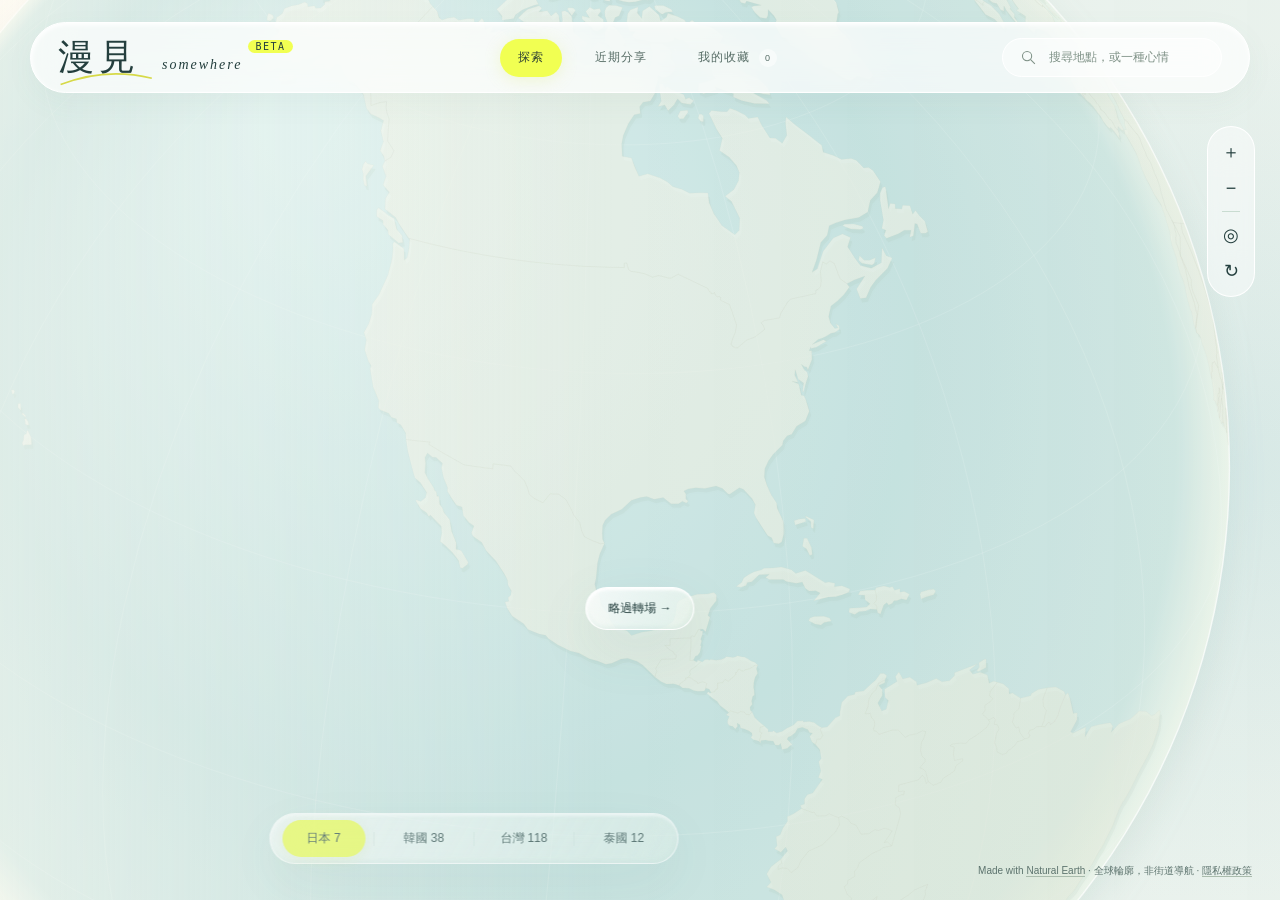
==== commit 4008c1df: "互動動效、國家專注模式，並修正入場飛行轉了一百多圈的錯誤 修正 - 入場飛行：globe.js 把持續更新的鏡頭狀態交給 globe-flight.js 當起點，旋轉量每一格疊加，首頁到國家實際轉了 " ====
--- a/preview/experience.html
+++ b/preview/experience.html
@@ -7,6 +7,7 @@
   <meta name="description" content="以光感浮島視覺探索全球，拖曳地球、飛近日韓台泰，展開風景窗口。">
   <link rel="stylesheet" href="globe.css?v=flow-10">
   <link rel="stylesheet" href="experience-ui.css?v=flow-10">
+  <link rel="stylesheet" href="experience-fx.css?v=flow-10">
   <script defer src="vendor/d3.min.js"></script>
   <script defer src="assets/world-data.js"></script>
   <script defer src="assets/world-low-data.js"></script>
--- a/preview/experience-ui.css
+++ b/preview/experience-ui.css
@@ -43,7 +43,8 @@
 .intro .chapter{display:none}
 
 /* Country view: only the selected marker keeps its label; the rest are dots until hovered or focused. */
-.world.exploring .geo-marker:not(.selected):not(:hover):not(:focus-visible) .marker-label{opacity:0;pointer-events:none}
+.geo-marker.label-off:not(:hover):not(:focus-visible) .marker-label{opacity:0}
+.world.exploring .marker-label{padding:5px 9px;font-size:11px;line-height:1.3;border-radius:14px;width:max-content;transition:opacity .2s}/* compact: globe.js estimates this box when placing labels */
 
 /* Typographic tile for places without their own image. */
 .tile-type{--tint:#5f8a7d;display:flex;flex-direction:column;align-items:center;justify-content:center;gap:6px;width:100%;height:100%;min-height:100px;padding:10px;background:radial-gradient(circle at 30% 25%,#ffffff55,transparent 55%),linear-gradient(150deg,color-mix(in srgb,var(--tint) 55%,#fff),var(--tint));color:#fff;text-align:center}
--- a/preview/experience-fx.css
+++ b/preview/experience-fx.css
@@ -0,0 +1,90 @@
+/* Interaction effects for the explorer: hover, press, click burst, entrances, page transitions.
+   Loaded after experience-ui.css. Purely decorative: removing this file leaves a fully working site.
+   Reduced motion: globe.css already disables every animation/transition on elements; the block at the end covers pseudo-elements. */
+:root{--ease:cubic-bezier(.2,.8,.2,1);--spring:cubic-bezier(.3,1.5,.5,1)}
+
+/* Moving between the explorer and the privacy page crossfades too (cross-document view transition). */
+@view-transition{navigation:auto}
+
+/* ---------- shared timing ---------- */
+.yellow-pill,.begin,.outline-pill,.filter-pills button,.search-moods button,.country-dock button,.primary-nav button,.header-search,.map-controls button,.island-save,.island-open,.all-places,.collection-remove,.detail-actions button,.media-actions button,.media-actions a,.breadcrumbs button,#search-close,#dialog-close,#library-close,.mobile-nav button{transition:transform .28s var(--ease),box-shadow .28s var(--ease),background-color .25s,border-color .25s,color .25s}
+.begin span,.all-places span,.tile-meta>span,.header-search svg,.wordmark em{display:inline-block;transition:transform .35s var(--ease)}
+.tile-photo img,.tile-type{transition:transform .7s var(--ease)}
+.marker-dot{transition:transform .3s var(--spring),box-shadow .3s}
+
+/* Primary pills carry a light sheen that sweeps across on hover (a background layer, so no extra element or positioning). */
+.yellow-pill,.begin{background-image:linear-gradient(110deg,transparent 38%,#ffffffc4 50%,transparent 62%);background-size:260% 100%;background-position:130% 0;background-repeat:no-repeat;transition:transform .28s var(--ease),box-shadow .28s var(--ease),background-position .8s var(--ease)}
+
+/* Pointer-follow glow on cards and the scene window (--mx/--my are set by experience-ui.js). */
+.scene-tile{position:relative}
+.scene-tile::after,.island::after{content:"";position:absolute;inset:0;border-radius:inherit;pointer-events:none;opacity:0;transition:opacity .35s;background:radial-gradient(200px circle at var(--mx,50%) var(--my,50%),#f4ff7a3d,transparent 70%)}
+
+/* ---------- hover (pointer devices only, so touch never gets stuck in a hover state) ---------- */
+@media(hover:hover){
+  .yellow-pill:hover,.begin:hover{transform:translateY(-2px);box-shadow:inset 0 1px 3px #fff,0 12px 30px #cfe04d66;background-position:-40% 0}
+  .begin:hover span,.all-places:hover span{transform:translate(4px,-4px)}
+  .outline-pill:hover,.filter-pills button:hover,.search-moods button:hover{transform:translateY(-2px);background-color:#f6ffc0;border-color:#c9d86a;box-shadow:0 8px 18px #b9cf6a2e}
+  .primary-nav button:not([aria-current]):hover{background-color:#ffffffa6;transform:translateY(-1px)}
+  .country-dock button:not(.active):hover{background-color:#f1ff5259;transform:translateY(-1px)}
+  .header-search:hover{box-shadow:0 0 0 4px #f1ff5240,0 8px 22px #7fa08a26;background-color:#fffffff0}
+  .header-search:hover svg{transform:rotate(-14deg) scale(1.12)}
+  .map-controls button:hover{transform:scale(1.14)}
+  #spin:hover{transform:rotate(120deg) scale(1.14)}
+  #search-close:hover,#dialog-close:hover,#library-close:hover{transform:rotate(90deg)}
+  .island-save:hover,.collection-remove:hover{transform:scale(1.12)}
+  .island-open:hover{transform:scale(1.12);box-shadow:0 0 0 8px #f1ff5247,0 6px 18px #9db0432e}
+  .all-places:hover{background-color:#f1ff9c;box-shadow:0 8px 20px #c5d86a38}
+  .scene-tile:hover{transform:translateY(-4px);box-shadow:0 16px 32px #5c86702b}
+  .scene-tile:hover::after,.island:hover::after{opacity:1}
+  .scene-tile:hover .tile-photo img,.scene-tile:hover .tile-type{transform:scale(1.07)}
+  .scene-tile:hover .tile-meta>span{transform:translateX(4px)}
+  .geo-marker:hover .marker-dot{transform:scale(1.4);box-shadow:0 0 0 9px #f6ff9bb3,0 0 26px #d3e341}
+  .wordmark:hover em{transform:translateX(3px)}
+  .wordmark:hover svg path{animation:fx-draw .7s var(--ease)}
+  .mobile-nav button:hover{transform:translateY(-2px)}
+}
+.wordmark svg path{stroke-dasharray:130}/* path is ~118 long, so it stays fully drawn until the hover redraw */
+
+/* ---------- press and click ---------- */
+.map-controls button:active,.island-open:active,#search-close:active,#dialog-close:active,#library-close:active,.collection-remove:active{transform:scale(.88)}
+/* A ring that expands from the click point; experience-ui.js adds and removes the element. */
+.click-burst{position:fixed;z-index:60;width:14px;height:14px;margin:-7px 0 0 -7px;border-radius:50%;pointer-events:none;border:2px solid #e3f04a;box-shadow:0 0 14px #f1ff52b3,inset 0 0 6px #ffffffd9;animation:fx-burst .55s var(--ease) forwards}
+
+/* ---------- entrances ---------- */
+/* Collection and stories pages: heading, filters, then cards rise in sequence. */
+.saved-panel>*,.stories-page>*{animation:rise .6s var(--ease) backwards}
+.saved-panel>:nth-child(2),.stories-page>:nth-child(2){animation-delay:.07s}
+.saved-panel>:nth-child(3),.stories-page>:nth-child(3){animation-delay:.14s}
+.saved-panel>:nth-child(4),.stories-page>:nth-child(4){animation-delay:.21s}
+.collection-card,.story-suggestions .scene-tile{animation:rise .6s var(--ease) backwards}
+.collection-card:nth-child(1),.story-suggestions .scene-tile:nth-child(1){animation-delay:.16s}
+.collection-card:nth-child(2),.story-suggestions .scene-tile:nth-child(2){animation-delay:.22s}
+.collection-card:nth-child(3),.story-suggestions .scene-tile:nth-child(3){animation-delay:.28s}
+.collection-card:nth-child(4){animation-delay:.34s}.collection-card:nth-child(5){animation-delay:.4s}.collection-card:nth-child(n+6){animation-delay:.46s}
+.empty-orbit{animation:fx-float 4.5s ease-in-out infinite}
+/* Dialog contents follow the dialog's own lift. */
+.search-dialog[open]>*,.destination-dialog[open] .destination-body>*{animation:rise .55s var(--ease) backwards}
+.search-dialog[open]>:nth-child(2),.destination-dialog[open] .destination-body>:nth-child(2){animation-delay:.06s}
+.search-dialog[open]>:nth-child(3),.destination-dialog[open] .destination-body>:nth-child(3){animation-delay:.12s}
+.search-dialog[open]>:nth-child(4),.destination-dialog[open] .destination-body>:nth-child(4){animation-delay:.18s}
+.search-dialog[open]>:nth-child(n+5),.destination-dialog[open] .destination-body>:nth-child(n+5){animation-delay:.24s}
+.vt-back .search-dialog[open]>*{animation:none}/* returning from a detail: the reverse morph already carries the motion */
+/* Desktop place panel slides in from the right; toasts pop up. */
+@media(min-width:701px){.place-library:not([hidden]){animation:fx-panel .6s var(--ease) backwards}}
+.undo-toast:not([hidden]){animation:fx-toast .45s var(--spring) backwards}
+/* Count badges bump when a cluster forms. */
+.geo-marker.cluster::after{animation:pop .45s var(--spring)}
+
+/* ---------- page transitions (View Transitions API, see withTransition in experience-ui.js) ---------- */
+::view-transition-old(root){animation:.24s ease both fx-vt-out}
+::view-transition-new(root){animation:.5s var(--ease) both fx-vt-in}
+
+@keyframes fx-draw{from{stroke-dashoffset:130}}
+@keyframes fx-burst{from{transform:scale(.4);opacity:.95}to{transform:scale(4.6);opacity:0}}
+@keyframes fx-float{50%{transform:translateY(-7px) rotate(8deg)}}
+@keyframes fx-panel{from{opacity:0;transform:translateX(26px)}}
+@keyframes fx-toast{from{opacity:0;transform:translateY(14px) scale(.94)}}
+@keyframes fx-vt-out{to{opacity:0;transform:scale(1.012)}}
+@keyframes fx-vt-in{from{opacity:0;transform:translateY(14px) scale(.99)}}
+
+@media(prefers-reduced-motion:reduce){*::before,*::after{animation:none!important;transition:none!important}.scene-tile::after,.island::after{display:none}}
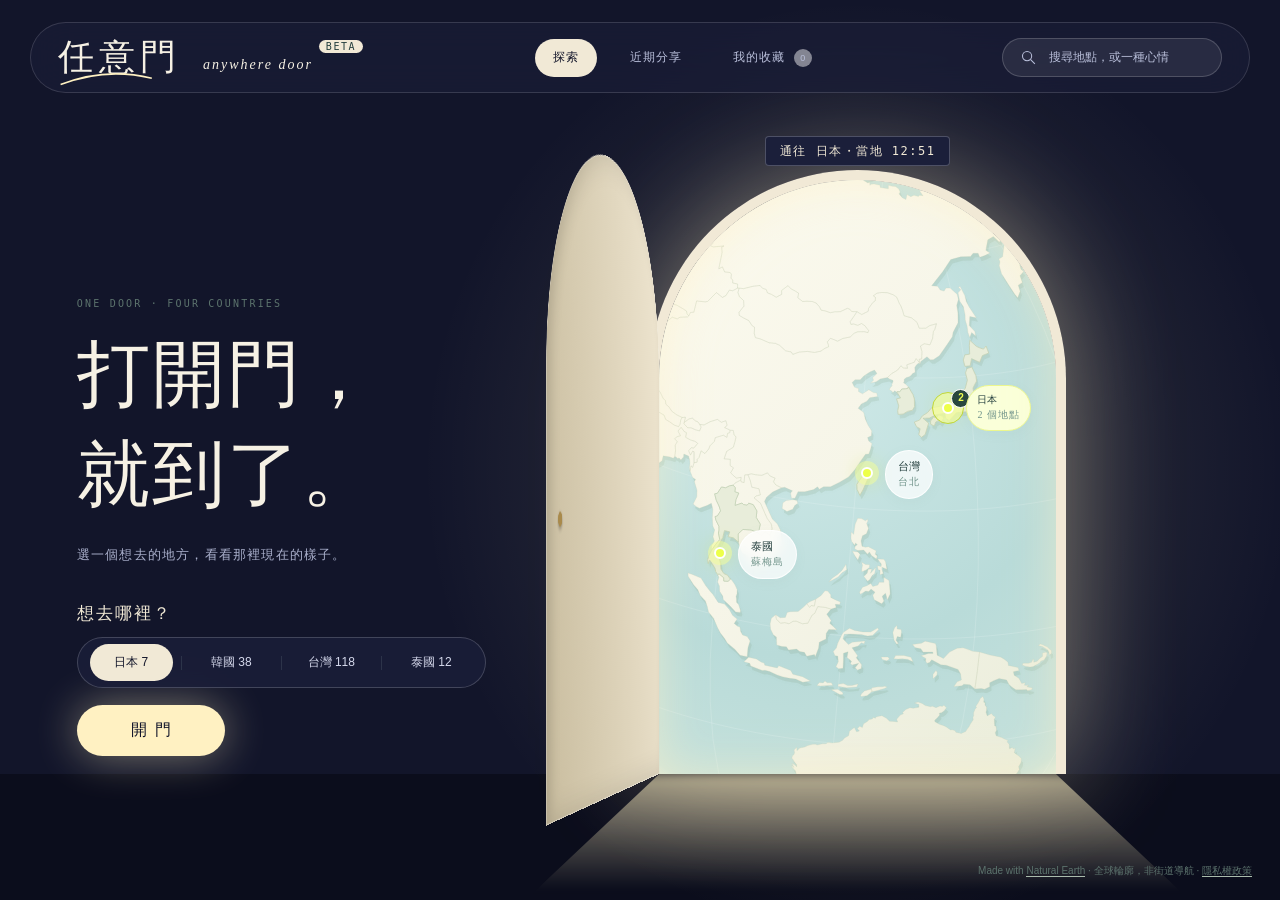
==== commit 71f3a5f8: "主題改為任意門：首頁的門與開門運鏡、門形卡片與詳情頁、門牌；動效改由網站開關控制" ====
--- a/preview/experience.html
+++ b/preview/experience.html
@@ -3,30 +3,34 @@
 <head>
   <meta charset="utf-8"><meta name="viewport" content="width=device-width,initial-scale=1">
   <meta name="referrer" content="strict-origin-when-cross-origin">
-  <title>漫見 somewhere — 光感浮島互動探索</title>
-  <meta name="description" content="以光感浮島視覺探索全球，拖曳地球、飛近日韓台泰，展開風景窗口。">
-  <link rel="stylesheet" href="globe.css?v=flow-10">
-  <link rel="stylesheet" href="experience-ui.css?v=flow-10">
-  <link rel="stylesheet" href="experience-fx.css?v=flow-10">
+  <title>任意門 — 打開門，就到了</title>
+  <meta name="description" content="選一個想去的地方，打開門，看看日本、韓國、台灣、泰國現在的樣子。">
+  <link rel="stylesheet" href="globe.css?v=door-3">
+  <link rel="stylesheet" href="experience-ui.css?v=door-3">
+  <link rel="stylesheet" href="experience-fx.css?v=door-3">
+  <link rel="stylesheet" href="door.css?v=door-3">
   <script defer src="vendor/d3.min.js"></script>
   <script defer src="assets/world-data.js"></script>
   <script defer src="assets/world-low-data.js"></script>
-  <script defer src="globe-flight.js?v=flow-10"></script>
-  <script defer src="catalog.js?v=flow-10"></script>
-  <script defer src="weather.js?v=flow-10"></script>
-  <script defer src="media-player.js?v=flow-10"></script>
-  <script defer src="globe.js?v=flow-10"></script>
-  <script defer src="experience-ui.js?v=flow-10"></script>
+  <script defer src="globe-flight.js?v=door-3"></script>
+  <script defer src="catalog.js?v=door-3"></script>
+  <script defer src="weather.js?v=door-3"></script>
+  <script defer src="media-player.js?v=door-3"></script>
+  <script defer src="globe.js?v=door-3"></script>
+  <script defer src="experience-ui.js?v=door-3"></script>
 </head>
 <body>
 <main class="world" id="world" data-page="home">
+  <div class="room" aria-hidden="true"></div>
   <div class="map-surface" id="map-surface">
     <canvas id="globe" tabindex="0" role="application" aria-label="互動全球地圖：拖曳旋轉、滾輪縮放；鍵盤方向鍵旋轉，加減號縮放，Home 返回全球。也可使用國家按鈕。"></canvas>
     <svg id="connection" aria-hidden="true"><path id="connection-path"/></svg>
     <div id="markers" class="markers"></div>
   </div>
+  <div class="door" aria-hidden="true"><i class="door-glow"></i><i class="door-leaf"></i></div>
+  <p class="door-plaque"><span id="door-plaque"></span></p>
   <header class="world-header">
-    <a href="experience.html" class="wordmark" aria-label="漫見首頁（Beta 測試版）">漫見 <em>somewhere</em><span class="beta-badge" aria-hidden="true">BETA</span><svg viewBox="0 0 120 20" aria-hidden="true"><path d="M2 17Q58-5 116 9"/></svg></a>
+    <a href="experience.html" class="wordmark" aria-label="任意門首頁（Beta 測試版）">任意門 <em>anywhere door</em><span class="beta-badge" aria-hidden="true">BETA</span><svg viewBox="0 0 120 20" aria-hidden="true"><path d="M2 17Q58-5 116 9"/></svg></a>
     <nav class="primary-nav" aria-label="主要導覽"><button id="nav-explore" aria-current="page">探索</button><button id="nav-stories">近期分享</button><button id="nav-saved">我的收藏 <span id="nav-saved-count">0</span></button></nav>
     <button class="header-search" id="header-search" aria-label="開啟全域搜尋"><svg viewBox="0 0 24 24" fill="none" stroke="currentColor" stroke-width="1.5" aria-hidden="true"><circle cx="10" cy="10" r="6.5"/><path d="m15 15 6 6"/></svg><span>搜尋地點，或一種心情</span></button>
   </header>
@@ -38,12 +42,11 @@
   <div class="motion-tools glass" aria-label="轉場預覽控制"><button id="motion-toggle" aria-pressed="true"><span id="motion-status">轉場動效：開</span></button><span></span><button id="replay-flight">重播轉場 ↻</button><span></span><button id="library-toggle" aria-expanded="false">地點清單 ☷</button></div>
   <aside id="place-library" class="place-library glass" aria-label="國家內的地點與來源" hidden><button class="sheet-handle" id="sheet-handle" aria-label="展開或收起地點面板" aria-expanded="false"><span></span></button><div class="panel-title"><div><p class="overline">FIND YOUR NEXT WINDOW</p><h2 id="library-title">地點與來源</h2></div><button id="library-close" aria-label="返回國家探索">✕</button></div><p id="library-count" class="panel-note"></p><div class="library-filters"><label class="sr-only" for="place-query">搜尋這個國家的地點</label><input id="place-query" placeholder="搜尋地點、景點或地區…"><label class="sr-only" for="place-region">選擇地區</label><select id="place-region"><option value="">全部地區</option></select></div><div id="place-list" class="place-list"></div><button class="all-places" id="all-places">查看全部地點 <span>↗</span></button><p class="library-disclosure">風景圖為示意；公開影像入口均待播放與即時性驗證。<a href="assets/source-inventory.json" target="_blank" rel="noopener">來源清單 ↗</a></p></aside>
   <section class="intro" id="intro">
-    <p class="overline">A LITTLE CLOSER TO THE WORLD</p>
-    <h1>下一站，<br>跟著感覺走。</h1>
-    <svg class="headline-stroke" viewBox="0 0 210 30" aria-hidden="true"><path d="M4 22Q100-8 203 15" pathLength="1"/></svg>
-    <p class="intro-copy">以地圖開啟旅程，在日本、韓國、台灣、泰國，<br>先看見風景，再決定下一次出發。</p>
-    <button class="begin" id="begin">開始探索 <span>↗</span></button>
-    <div class="chapter"><span>01 — 04</span><span>JAPAN / KOREA<br>TAIWAN / THAILAND</span></div>
+    <p class="overline">ONE DOOR · FOUR COUNTRIES</p>
+    <h1>打開門，<br>就到了。</h1>
+    <p class="intro-copy">選一個想去的地方，看看那裡現在的樣子。</p>
+    <p class="door-ask">想去哪裡？</p>
+    <button class="begin" id="begin">開門</button>
   </section>
   <button class="skip-entry glass" id="skip-entry" hidden>略過轉場 →</button>
   <div class="world-label" aria-hidden="true"><span id="camera-label">GLOBAL VIEW</span><small id="camera-coords">25.0° N / 105.0° E</small></div>
--- a/preview/globe.css
+++ b/preview/globe.css
@@ -12,4 +12,5 @@
 .place-library{position:absolute;z-index:7;left:30px;top:172px;width:305px;max-height:calc(100% - 315px);display:flex;flex-direction:column;padding:22px 18px 15px;border-radius:25px;background:#f7fbf0eb;transition:opacity .3s;touch-action:pan-y}.place-library .panel-title h2{font-size:22px}.place-library .panel-note{font-size:9px;line-height:1.7;margin:11px 0}.place-library input,.place-library select{width:100%;padding:10px 12px;border:1px solid #d5e2ce;background:#ffffffa8;color:#496746;border-radius:10px;font:11px "Microsoft JhengHei",sans-serif;margin-bottom:8px}.place-list{min-height:0;overflow:auto;overscroll-behavior:contain;margin-top:5px;scrollbar-width:thin;scrollbar-color:#b3c79e transparent}.place-row{width:100%;display:block;padding:12px 10px;text-align:left;border-radius:12px;background:transparent;border:1px solid transparent;border-bottom:1px solid #e2ebda}.place-row.selected{background:#edf4ce;border:1px solid #d3e0a4}.place-row strong{font-size:11px;font-weight:normal;line-height:1.7;display:block}.place-row small{display:block;font-size:8px;color:#8b9c7d;margin-top:5px;line-height:1.6}.library-disclosure{font-size:8px;line-height:1.8;color:#8b9c7f;padding-top:12px;border-top:1px solid #dae5d0;margin-top:10px}.weather-card{margin:0 13px 9px;padding:11px 12px;background:#ffffff8a;border:1px solid #fff;border-radius:15px;position:relative}.weather-headline{font-size:13px;line-height:1.8;color:#496d58}.weather-facts{font-size:9px;line-height:1.9;color:#7d947b;margin-top:4px}.weather-time,.weather-precision{font-size:8px;line-height:1.8;color:#95a38a;margin-top:4px}.detail-weather{background:#ffffffa8;border:1px solid #fff;padding:20px;border-radius:20px;margin:0 0 24px}.weather-title{display:flex;align-items:center;gap:12px;margin-bottom:10px}.weather-title h3{font:23px Georgia,"PMingLiU",serif}.weather-title>span{font:9px monospace;color:#9aab8b}.weather-title button{margin-left:auto;background:none;border-bottom:1px solid #b6c9aa;font-size:10px;padding:6px 0}.detail-weather .weather-headline{font-size:22px}.detail-weather .weather-facts{font-size:11px}.detail-weather .weather-time,.detail-weather .weather-precision{font-size:9px}.detail-weather>a{display:inline-block;font-size:9px;color:#8a9f7c;margin-top:13px;border-bottom:1px solid #c5d4b8;padding-bottom:3px}.world.flying .place-library{opacity:0;pointer-events:none}
 @media(max-width:1050px){.place-library{left:20px;width:270px;top:170px}.island-info h2{font-size:19px}}
 @media(max-width:700px){.place-library{left:16px;right:16px;top:195px;width:auto;max-height:calc(100% - 325px);z-index:12;background:#f8fcf1f5}.place-library .panel-title h2{font-size:24px}.place-row{padding:13px 10px}.place-row strong{font-size:12px}.place-row small{font-size:9px}.weather-card{padding:8px 10px;margin:0 9px 6px}.weather-headline{font-size:11px}.weather-facts{font-size:8px}.weather-time,.weather-precision{font-size:7px}.country-dock button{font-size:10px;padding:9px 10px}.country-dock{gap:3px}.motion-tools{gap:0}.motion-tools button{padding:7px 8px;font-size:8px}.detail-weather{padding:15px}.weather-title h3{font-size:21px}.detail-weather .weather-headline{font-size:19px}.detail-weather .weather-facts{font-size:10px}.island-info h2{font-size:18px}}
-@media(prefers-reduced-motion:reduce){*{animation:none!important;transition:none!important;scroll-behavior:auto!important}}
+/* Motion follows the site's own 「轉場動效」 switch only (globe.js sets html.motion-off); the OS reduced-motion setting is deliberately not used. */
+html.motion-off *{animation:none!important;transition:none!important;scroll-behavior:auto!important}
--- a/preview/experience-ui.css
+++ b/preview/experience-ui.css
@@ -25,7 +25,7 @@
 @media(max-width:700px){.world{height:100svh;min-height:720px}.world-header{top:14px;left:14px;right:14px;padding:10px 15px;gap:14px;border-radius:35px;flex-wrap:nowrap}.wordmark{font-size:28px;letter-spacing:3px}.wordmark em{font-size:10px;letter-spacing:1px;margin-left:3px}.wordmark svg{width:80px;bottom:-7px}.primary-nav{display:none}.header-search{min-width:40px;width:40px;height:40px;padding:10px;margin-left:auto;border-radius:50%}.header-search span{display:none}.header-search svg{width:18px;height:18px}.world .country-dock,.world[data-page=home] .country-dock,.world[data-page=country] .country-dock,.world[data-page=locations] .country-dock{position:fixed;top:91px;bottom:auto;left:50%;transform:translateX(-50%);width:max-content;max-width:94%;padding:5px;gap:2px;flex-wrap:nowrap;margin:0}.country-dock button,.world[data-page=locations] .country-dock button{padding:8px 11px;font-size:10px;min-width:65px;min-height:34px}.country-dock i{display:none}.intro{left:25px;top:168px;width:88%;pointer-events:none}.intro h1{font-size:43px;line-height:1.4;margin-top:12px}.intro .overline{font-size:7px;letter-spacing:1.5px}.headline-stroke{width:150px;height:23px;margin:0 0 8px 115px}.intro-copy{font-size:10px;line-height:2;letter-spacing:.2px;max-width:280px}.begin{font-size:11px;margin-top:18px;padding:10px 19px;gap:20px;pointer-events:auto;min-height:42px}.chapter{display:none}.world[data-page=home] .island{width:205px;right:25px;bottom:27%;padding:7px;transform:rotate(-5deg);border-radius:40% 22% 20% 27% / 20% 22% 17% 25%;z-index:3}.world[data-page=home] .island-image{height:110px}.world[data-page=home] .island-info{padding:8px 9px}.world[data-page=home] .island-info h2{font-size:18px;line-height:1.4}.world[data-page=home] .island-info .overline{font-size:6px;letter-spacing:.3px}.world[data-page=home] .island-save{width:30px;height:30px;min-height:30px;font-size:18px}.world[data-page=home] .island-open{width:32px;height:32px;min-height:32px;font-size:17px;right:10px;bottom:10px}.world[data-page=home] .image-label{top:10px;left:12px;font-size:6px;padding:3px 6px}.world-label{top:43%;left:58%;font-size:6px;letter-spacing:.5px}.world-label small{font-size:6px}.map-controls{right:13px;top:149px;padding:4px;z-index:5}.map-controls button{width:28px;height:30px;min-height:30px;font-size:15px}.map-hint{display:none}.map-footer{left:18px;right:18px;bottom:82px;font-size:6px;gap:1px;align-items:center;text-align:center;line-height:1.7}.motion-tools{top:auto;bottom:111px;left:50%;transform:translateX(-50%);padding:2px;background:#ffffff66;border:0;white-space:nowrap;z-index:8}.motion-tools button{font-size:8px;min-height:24px;padding:5px 9px}.mobile-nav{display:flex;position:fixed;bottom:13px;left:20px;right:20px;height:57px;border-radius:23px;padding:6px 10px;z-index:16;justify-content:space-around;background:#f8fcf2eb}.mobile-nav button{flex:1;display:flex;flex-direction:column;align-items:center;justify-content:center;gap:3px;background:none;font-size:20px;line-height:1;color:#839477;min-height:44px;border-radius:15px}.mobile-nav button>span{font-size:8px;line-height:1.4}.mobile-nav button[aria-current=page]{background:#ecf6b9;color:#4b623d}.skip-entry{bottom:37%;font-size:11px;padding:10px 18px;min-height:42px}.explore-context,.world[data-page=locations] .explore-context{top:146px;left:24px;width:77%;pointer-events:none}.breadcrumbs{font-size:8px;gap:6px;margin-bottom:10px!important}.breadcrumbs button{font-size:9px;min-height:30px}.explore-context>.overline{font-size:7px;letter-spacing:1px}.explore-context h1,.world[data-page=locations] .explore-context h1{font-size:31px;margin:7px 0}.explore-context>p:last-child{display:none}.world[data-page=country] .world-label,.world[data-page=locations] .world-label{top:33%;left:62%;font-size:6px}.world[data-page=country] .island{display:none}.place-library,.world[data-page=locations] .place-library{position:absolute;left:13px;right:13px;width:auto;top:auto;bottom:145px;max-height:none;height:41%;min-height:260px;padding:12px 17px 13px;border-radius:28px 28px 18px 18px;background:#f7fcf3f0;z-index:7;transition:height .35s cubic-bezier(.2,.7,.2,1)}.sheet-handle{display:block;width:70px;height:20px;min-height:20px;align-self:center;padding:5px;background:none;touch-action:none;flex-shrink:0}.sheet-handle>span{display:block;margin:auto;width:35px;height:4px;border-radius:4px;background:#b9cdb7}.place-library .panel-title{display:flex!important;flex-shrink:0}.place-library .panel-title h2{font-size:23px}.panel-title .overline{font-size:6px;margin-bottom:4px}.panel-title>button{width:30px;height:30px;min-height:30px}.place-library .panel-note{font-size:8px!important;margin:7px 0!important}.library-filters,.world[data-page=locations] .library-filters{grid-template-columns:minmax(0,1fr) 95px;gap:6px;flex-shrink:0}.place-library input,.place-library select{padding:9px 11px;font-size:10px;min-height:36px}.place-library input::placeholder{font-size:9px}.place-list{margin-top:10px;gap:8px;display:flex!important}.place-list .scene-tile,.catalogue-grid .scene-tile{min-height:86px;flex-shrink:0}.tile-photo,.catalogue-grid .tile-photo{min-width:70px;width:27%;height:88px}.tile-photo img{min-height:0}.tile-photo>span{font-size:6px;padding:2px 5px;left:4px;bottom:5px}.tile-copy,.catalogue-grid .tile-copy{padding:10px 13px;gap:3px}.tile-copy>strong,.catalogue-grid .tile-copy>strong{font-size:18px;line-height:1.4}.tile-copy>small{font-size:7px}.tile-meta{font-size:7px;display:flex;gap:10px;flex-wrap:wrap}.tile-meta>span{display:inline}.all-places{padding:9px 13px;min-height:36px;font-size:10px;margin-top:8px}.library-disclosure{display:none}.world.sheet-expanded .place-library{height:66%;z-index:12}.world.sheet-expanded .explore-context{opacity:0}.world.sheet-expanded .country-dock{opacity:.5}.world[data-page=locations] .place-library{height:51%}.world[data-page=locations].sheet-expanded .place-library{height:69%}.world[data-page=country] .motion-tools,.world[data-page=locations] .motion-tools{bottom:108px}.world[data-page=country] .map-footer,.world[data-page=locations] .map-footer{bottom:83px}.world[data-page=country] .map-controls,.world[data-page=locations] .map-controls{top:155px}.saved-panel,.stories-page{inset:95px 12px 90px;padding:22px 18px;border-radius:25px;z-index:8}.collection-heading{gap:12px;align-items:start;flex-direction:column;margin-bottom:19px}.collection-heading .overline{font-size:7px;letter-spacing:1.3px}.collection-heading h1{font-size:32px;line-height:1.5;margin:10px 0}.collection-heading h1 br{display:block}.collection-heading>div>p:last-child{font-size:10px}.outline-pill{font-size:9px;padding:9px 13px;min-height:36px}.filter-pills{gap:6px}.filter-pills button{font-size:9px;min-height:34px;padding:8px 14px}#saved-list{grid-template-columns:1fr;gap:18px;margin-top:20px}.collection-card .tile-photo{height:160px;width:100%}.collection-card .tile-copy{padding:17px 18px}.collection-card .tile-copy strong{font-size:24px}.collection-card .tile-meta{font-size:8px}.collection-remove{width:40px;height:40px;min-height:40px}.collection-empty{padding:25px 5px}.collection-empty h2{font-size:26px}.collection-empty p{font-size:10px}.stories-filters{gap:10px;flex-wrap:wrap}.stories-filters>label{font-size:9px;gap:10px}.stories-filters select{font-size:9px;padding:8px 12px}.stories-empty{padding:26px 5px 18px}.stories-empty h2{font-size:27px}.stories-empty>p:not(.overline){font-size:10px}.stories-empty .yellow-pill{font-size:10px;padding:12px 17px}.story-suggestions{grid-template-columns:1fr 1fr;gap:10px}.story-suggestions .tile-photo{height:90px;min-width:0}.story-suggestions .tile-copy{padding:12px 10px}.story-suggestions .tile-copy strong{font-size:17px}.story-suggestions .tile-copy small{font-size:7px}.story-suggestions .tile-meta{font-size:7px}.suggestions-heading h2{font-size:23px}.suggestions-heading .overline{font-size:6px}.search-dialog{padding:23px 18px;width:calc(100vw - 20px);max-height:92svh;border-radius:25px}.search-dialog header .overline{font-size:6px;letter-spacing:1px}.search-dialog h2{font-size:26px}.search-dialog>header{margin-bottom:18px}.search-dialog form{padding:6px 7px 6px 13px;gap:7px}.search-dialog form input{font-size:11px}.search-dialog form input::placeholder{font-size:9px}.search-dialog form .yellow-pill{font-size:10px;padding:9px 14px;min-height:38px}.search-dialog .filter-pills{gap:4px}.search-dialog .filter-pills button{padding:7px 13px;min-height:32px;font-size:9px}.search-moods{gap:6px;font-size:8px}.search-moods button{font-size:9px;min-height:32px;padding:4px 6px}.global-results{grid-template-columns:1fr;max-height:49svh;gap:10px}.global-results .scene-tile{min-height:90px}.global-results .tile-photo{height:90px;width:28%}.search-empty{padding:20px 5px}.search-empty h3{font-size:26px}.undo-toast{left:20px;bottom:91px;z-index:19;padding:7px 13px;gap:13px;font-size:10px}.undo-toast button{font-size:10px}.status-toast{top:145px;font-size:9px;line-height:1.8;max-width:88%}.destination-dialog{padding:75px 20px 25px;display:flex;flex-direction:column;gap:23px;max-height:94svh;height:auto;min-height:80svh;overflow:auto;border-radius:25px;width:calc(100vw - 18px)}.detail-navigation{left:18px;right:56px;top:19px;gap:10px;flex-wrap:wrap}.detail-navigation>button{font-size:9px;padding:7px 13px;min-height:32px}.detail-navigation p{font-size:7px;flex-basis:100%;order:3;line-height:1.5}.dialog-close{top:18px;right:16px;width:30px;height:30px;min-height:30px}.destination-visual{align-self:stretch;aspect-ratio:1.45;height:auto;min-height:230px;border-width:7px;flex-shrink:0;margin-top:15px}.destination-visual>span{font-size:7px;padding:6px 10px;left:15px;bottom:13px}.watch-start{left:7%;top:22%;padding:11px 17px;font-size:10px;min-height:42px}.destination-body{order:2;align-self:stretch}.destination-body>.overline{font-size:8px}.destination-body>h2{font-size:32px;margin:9px 0 13px}.destination-body>p:not(.overline){font-size:11px;line-height:1.95}.detail-metadata{margin:15px 0;gap:6px}.detail-metadata span{font-size:7px;padding:6px 8px}.detail-weather{padding:16px;margin-bottom:18px}.detail-weather .weather-headline{font-size:25px}.detail-weather .weather-facts{font-size:10px}.weather-title h3{font-size:22px}.weather-title button{font-size:9px;min-height:32px}.detail-actions button{font-size:10px;min-height:44px}.media-controls{order:3;padding:18px 16px}.media-source-label select{max-width:none;font-size:11px;min-height:44px}.media-actions{gap:9px}.media-actions button{font-size:10px;min-height:42px}.media-actions a{font-size:10px}.media-heading{flex-wrap:wrap;gap:9px}.media-status{font-size:10px}.media-provider{font-size:9px}.media-links{font-size:8px;gap:12px}.recent-placeholder h3{font-size:21px}.destination-dialog.watching{padding:80px 18px 22px;height:93svh;width:calc(100vw - 14px);gap:22px;overflow:auto}.watching .destination-visual{width:100%;aspect-ratio:16/9;min-height:0;flex-shrink:0;margin-top:30px;border-width:1px;outline-width:5px;border-radius:7px;box-shadow:0 0 0 10px #d7f4e91a,0 12px 30px #001b2d44}.watching .media-controls{order:2;width:100%;padding:15px;border-radius:16px}.watching .destination-body{order:3}.watching .detail-weather{padding:14px 15px}.watching .media-actions button{min-height:42px}.watching .detail-navigation{gap:8px}.watching .detail-navigation p{line-height:1.8}.watching .detail-navigation>button{font-size:8px;padding:7px 10px}.watching .detail-weather .weather-precision{display:block}.watching .media-disclosure{display:block;font-size:8px}.world[data-page=place] .mobile-nav,.world[data-page=watch] .mobile-nav{display:none}}
 @media(max-height:780px) and (min-width:701px){.world{min-height:680px}.intro{top:23%}.intro h1{font-size:60px}.intro .headline-stroke{margin-bottom:10px}.intro-copy{font-size:10px}.chapter{display:none}.place-library{top:125px;bottom:100px}.world[data-page=country] .island{bottom:130px;width:310px}.world[data-page=country] .island-image{height:125px}.country-dock{bottom:100px}.world[data-page=locations] .place-library{top:256px}.world[data-page=locations] .explore-context h1{font-size:34px}.destination-dialog{grid-template-rows:1fr auto;height:94svh;max-height:94svh}.destination-body>h2{font-size:32px}.destination-body>p:not(.overline){font-size:10px}.recent-placeholder{display:none}.destination-visual{min-height:250px}.destination-dialog.watching .destination-visual{max-width:790px}.media-controls{padding:14px 18px}}
 @media(min-width:701px){.destination-dialog{grid-template-rows:auto auto;align-content:start}.destination-dialog:not(.watching) .destination-visual{aspect-ratio:1.8;align-self:start;min-height:260px}.destination-dialog:not(.watching) .destination-body{grid-row:1 / span 2;align-self:start}}
-@media(prefers-reduced-motion:reduce){.scene-tile,.world .place-library,.intro{transition:none!important}}
+
 .geo-marker{transition:left .72s cubic-bezier(.2,.7,.2,1),top .72s cubic-bezier(.2,.7,.2,1),opacity .2s}.geo-marker.selected .marker-label{width:max-content;height:auto;padding:7px 10px;border-radius:24px;overflow:visible;display:block;font-size:10px;z-index:4}
 /* Cluster: a bigger halo plus a count badge; the label (region / N 個地點) shows on hover or focus. */
 .geo-marker.cluster .marker-dot{box-shadow:0 0 0 9px #f6ff9bb3,0 0 24px #d3e341}
--- a/preview/experience-fx.css
+++ b/preview/experience-fx.css
@@ -87,4 +87,4 @@
 @keyframes fx-vt-out{to{opacity:0;transform:scale(1.012)}}
 @keyframes fx-vt-in{from{opacity:0;transform:translateY(14px) scale(.99)}}
 
-@media(prefers-reduced-motion:reduce){*::before,*::after{animation:none!important;transition:none!important}.scene-tile::after,.island::after{display:none}}
+html.motion-off *::before,html.motion-off *::after{animation:none!important;transition:none!important}html.motion-off .scene-tile::after,html.motion-off .island::after{display:none}
--- a/preview/door.css
+++ b/preview/door.css
@@ -0,0 +1,98 @@
+@charset "UTF-8";
+/* 任意門: home is a dim room with one door; the world shows through the doorway.
+   Loaded last. #world outranks the page rules in experience-ui.css, including its breakpoints.
+   The doorway (clip on the map) and the frame (.door) share --dt/--dr/--db/--dl, so they open in step. */
+#world{--dw:min(31vw,48vh);--dt:20%;--db:14%;--dl:calc(67% - var(--dw)/2);--dr:calc(33% - var(--dw)/2);--frame:10px;--door-ease:cubic-bezier(.7,0,.2,1);--light:#fff1c2;--room:#12152a;--paper:#f1e9d6}
+#world[data-light=dusk]{--light:#ffb472}
+#world[data-light=night]{--light:#8fb2ff}
+
+.room{position:absolute;inset:0;z-index:0;pointer-events:none;opacity:0;transform:scale(3.4);transform-origin:67% 53%;background:radial-gradient(ellipse 34% 52% at 67% 52%,color-mix(in srgb,var(--light) 16%,transparent),transparent),linear-gradient(var(--room) calc(100% - var(--db)),#0b0d1c 0)}
+#world[data-page=home] .room{opacity:1;transform:none}
+#world[data-page=home]:after{opacity:0}
+
+/* The bright world keeps its own backdrop, so the room can sit behind and around it. */
+.map-surface{background:radial-gradient(ellipse at 3% 5%,#fffaf3 0,transparent 53%),radial-gradient(ellipse at 80% 45%,#d7f0efaa 0,transparent 62%),linear-gradient(135deg,#f4f4e9,#dfefed 75%,#f4f4e9);clip-path:inset(0 0 0 0 round 0 0 0 0)}
+#world[data-page=home] .map-surface{clip-path:inset(var(--dt) var(--dr) var(--db) var(--dl) round var(--dw) var(--dw) 0 0)}
+
+.door{position:absolute;z-index:1;pointer-events:none;inset:calc(-1*var(--frame));border:var(--frame) solid var(--paper);border-bottom-width:0;border-radius:0;opacity:0}
+#world[data-page=home] .door{inset:calc(var(--dt) - var(--frame)) calc(var(--dr) - var(--frame)) var(--db) calc(var(--dl) - var(--frame));border-radius:calc(var(--dw) + var(--frame)) calc(var(--dw) + var(--frame)) 0 0;opacity:1;box-shadow:0 0 110px color-mix(in srgb,var(--light) 42%,transparent),inset 0 0 46px color-mix(in srgb,var(--light) 55%,transparent)}
+/* The leaf stands open against the wall, hinged on the left. */
+.door-leaf{position:absolute;inset:0;border-radius:var(--dw) var(--dw) 0 0;background:linear-gradient(100deg,#efe6d1,#c9bd9f);box-shadow:inset 0 0 0 1px #ffffff55,inset -14px 0 30px #0002;transform-origin:left center;transform:perspective(2600px) rotateY(-104deg)}
+.door-leaf:after{content:"";position:absolute;right:9%;top:55%;width:13px;height:13px;border-radius:50%;background:#a98a4b;box-shadow:0 2px 5px #0005}
+#world:has(#begin:hover,#begin:focus-visible) .door-leaf{transform:perspective(2600px) rotateY(-114deg)}
+#world:not([data-page=home]) .door-leaf,#world:not([data-page=home]) .door-glow{opacity:0}
+
+/* Light from the other side spills across the floor. */
+.door-glow{position:absolute;left:-35%;right:-35%;top:100%;height:22%;background:linear-gradient(color-mix(in srgb,var(--light) 60%,transparent),transparent 88%);clip-path:polygon(20.6% 0,79.4% 0,100% 100%,0 100%);filter:blur(5px)}
+
+.door-plaque{display:none}
+#world[data-page=home] .door-plaque{display:block;position:absolute;z-index:2;left:var(--dl);width:var(--dw);top:calc(var(--dt) - 44px);text-align:center;pointer-events:none}
+.door-plaque span{display:inline-block;padding:8px 14px;border:1px solid #ffffff38;border-radius:4px;background:#1b1f3a;color:var(--paper);font:12px/1 ui-monospace,Consolas,monospace;letter-spacing:1.5px;font-variant-numeric:tabular-nums;white-space:nowrap}
+
+/* Left column: headline, destination, one action. Anchored from the bottom so the dock always fits between the question and the button. */
+/* Walking through: the camera pushes in on the doorway, so the room (wall, floor, words, leaf) grows past the edges of the screen. */
+#world .intro{top:auto;bottom:16%;left:6%;width:40%;transform-origin:150% 45%}
+
+#world:not([data-page=home]) .intro{transform:scale(3.4);opacity:0}
+#world .intro .overline{color:#8f97bd}
+#world .intro h1{color:#f6f1e4;margin-top:16px}
+#world .intro-copy{color:#aab0cc;font-size:14px;margin-top:14px}
+.door-ask{font:17px/1.6 "PMingLiU","Noto Serif TC",serif;letter-spacing:2px;color:var(--paper);margin:30px 0 78px}
+#world .begin{display:inline-block;margin:0;padding:15px 46px 15px 54px;border:0;border-radius:40px;background:var(--light);color:#12152a;font-size:16px;letter-spacing:8px;box-shadow:0 0 44px color-mix(in srgb,var(--light) 45%,transparent)}
+#world[data-page=home] .country-dock{position:absolute;left:6%;top:auto;bottom:calc(16% + 68px);transform:none;background:#1b1f3acc;border:1px solid #ffffff2e;box-shadow:none}
+#world[data-page=home] .country-dock button{color:#d5d9ec}
+#world[data-page=home] .country-dock button.active{background:var(--paper);color:#12152a;box-shadow:none}
+
+/* Room chrome: light text on the dark wall; map tools wait on the other side of the door. */
+#world[data-page=home] .world-header{background:#1b1f3a99;border-color:#ffffff24;box-shadow:none}
+#world[data-page=home] .wordmark{color:#f6f1e4}
+#world[data-page=home] .wordmark svg{stroke:var(--light)}
+#world[data-page=home] .beta-badge{background:var(--paper)}
+#world[data-page=home] .primary-nav button{color:#b9bfda}
+#world[data-page=home] .primary-nav button[aria-current=page]{background:var(--paper);color:#12152a;box-shadow:none}
+#world[data-page=home] .header-search{background:#ffffff14;border-color:#ffffff2e;color:#b9bfda}
+#world[data-page=home] .map-footer{color:#7f86a8}
+#world[data-page=home] .mobile-nav{background:#1b1f3af0;border-color:#ffffff2e;box-shadow:none}
+#world[data-page=home] .mobile-nav button{color:#aab0cc}
+#world[data-page=home] .mobile-nav button[aria-current=page]{background:var(--paper);color:#12152a}
+#world[data-page=home] :focus-visible{outline-color:var(--light)}
+#world[data-page=home] .island,#world[data-page=home] .restore-island,#world[data-page=home] .world-label,#world[data-page=home] .map-controls,#world[data-page=home] .motion-tools,#world[data-page=home] .map-hint,#world[data-page=home] #connection{display:none}
+
+@media(max-width:700px){
+  #world{--dw:62vw;--dt:16%;--db:45%;--dl:calc(50% - var(--dw)/2);--dr:var(--dl);--frame:8px}
+  .room{transform-origin:50% 35%;background:radial-gradient(ellipse 60% 34% at 50% 35%,color-mix(in srgb,var(--light) 16%,transparent),transparent),linear-gradient(var(--room) calc(100% - var(--db)),#0b0d1c 0)}
+  .door-glow{height:20%}
+  #world[data-page=home] .door-plaque{top:calc(var(--dt) - 40px)}
+  .door-plaque span{font-size:11px;padding:6px 10px}
+  #world .intro{left:24px;right:24px;width:auto;bottom:108px;text-align:center;transform-origin:50% -120%}
+  #world .intro h1{font-size:34px;margin-top:0}
+  #world .intro h1 br,#world .intro .overline,#world .intro-copy{display:none}
+  .door-ask{font-size:15px;margin:10px 0 64px}
+  #world .begin{padding:13px 40px 13px 48px;font-size:15px}
+  #world[data-page=home] .country-dock{left:50%;bottom:calc(108px + 60px);transform:translateX(-50%)}
+}
+
+/* Every place is a door: arched photo on the cards, a door frame and plaque on the detail page.
+   The stream itself keeps its 16:9 box (the :has()/.watching rules in experience-ui.css are more specific), so video is never cropped. */
+.tile-photo{border-radius:999px 999px 6px 6px;box-shadow:0 0 0 3px #f1e9d6,0 6px 16px #54777522}
+.scene-tile .tile-copy>small{align-self:flex-start;padding:2px 7px;border:1px solid #c9d3bd;border-radius:3px;font-family:ui-monospace,Consolas,monospace;letter-spacing:.5px}
+.collection-card .tile-photo,.story-suggestions .tile-photo{box-shadow:none}
+.destination-visual{border:9px solid #f1e9d6;outline:0;border-radius:50% 50% 14px 14px / 34% 34% 14px 14px}
+.detail-navigation p{flex:0 1 auto;margin:0 auto;padding:8px 14px;border:1px solid #ffffff38;border-radius:4px;background:#1b1f3a;color:#f1e9d6;font:12px/1 ui-monospace,Consolas,monospace;letter-spacing:1.5px;font-variant-numeric:tabular-nums;white-space:nowrap;overflow:hidden;text-overflow:ellipsis}
+.watching .detail-navigation p{color:#f1e9d6}
+@media(max-width:700px){.detail-navigation p{font-size:11px;padding:6px 9px;letter-spacing:.5px}}
+.scene-tile .tile-photo{margin:8px 0 8px 8px}
+.collection-card .tile-photo,.story-suggestions .tile-photo{margin:0}
+
+/* Door motion follows the site's own 「轉場動效」 switch (globe.js sets .motion-on), like the globe flight does.
+   Switch the site's motion off and these rules no longer apply (html.motion-off in globe.css then removes every transition). */
+#world.motion-on .room{transition:opacity .3s .8s,transform 1.1s var(--door-ease)!important}
+#world.motion-on[data-page=home] .room{transition:opacity .3s,transform 1.1s var(--door-ease)!important}
+#world.motion-on .map-surface{transition:clip-path 1.1s var(--door-ease)!important}
+#world.motion-on .door{transition:inset 1.1s var(--door-ease),border-radius 1.1s var(--door-ease),opacity .3s .8s!important}
+#world.motion-on[data-page=home] .door{transition:inset 1.1s var(--door-ease),border-radius 1.1s var(--door-ease),opacity .3s!important}
+#world.motion-on .door-leaf{transition:transform .7s var(--door-ease),opacity .5s .5s!important}
+#world.motion-on[data-page=home] .door-leaf,#world.motion-on[data-page=home] .door-glow{transition:transform .7s var(--door-ease),opacity .35s!important}
+#world.motion-on .door-glow{transition:opacity .5s .5s!important}
+#world.motion-on .intro{transition:opacity .6s,transform 1.1s var(--door-ease),visibility 0s 1.1s!important}
+#world.motion-on[data-page=home] .intro{transition:opacity .6s .3s,transform 1.1s var(--door-ease),visibility 0s!important}
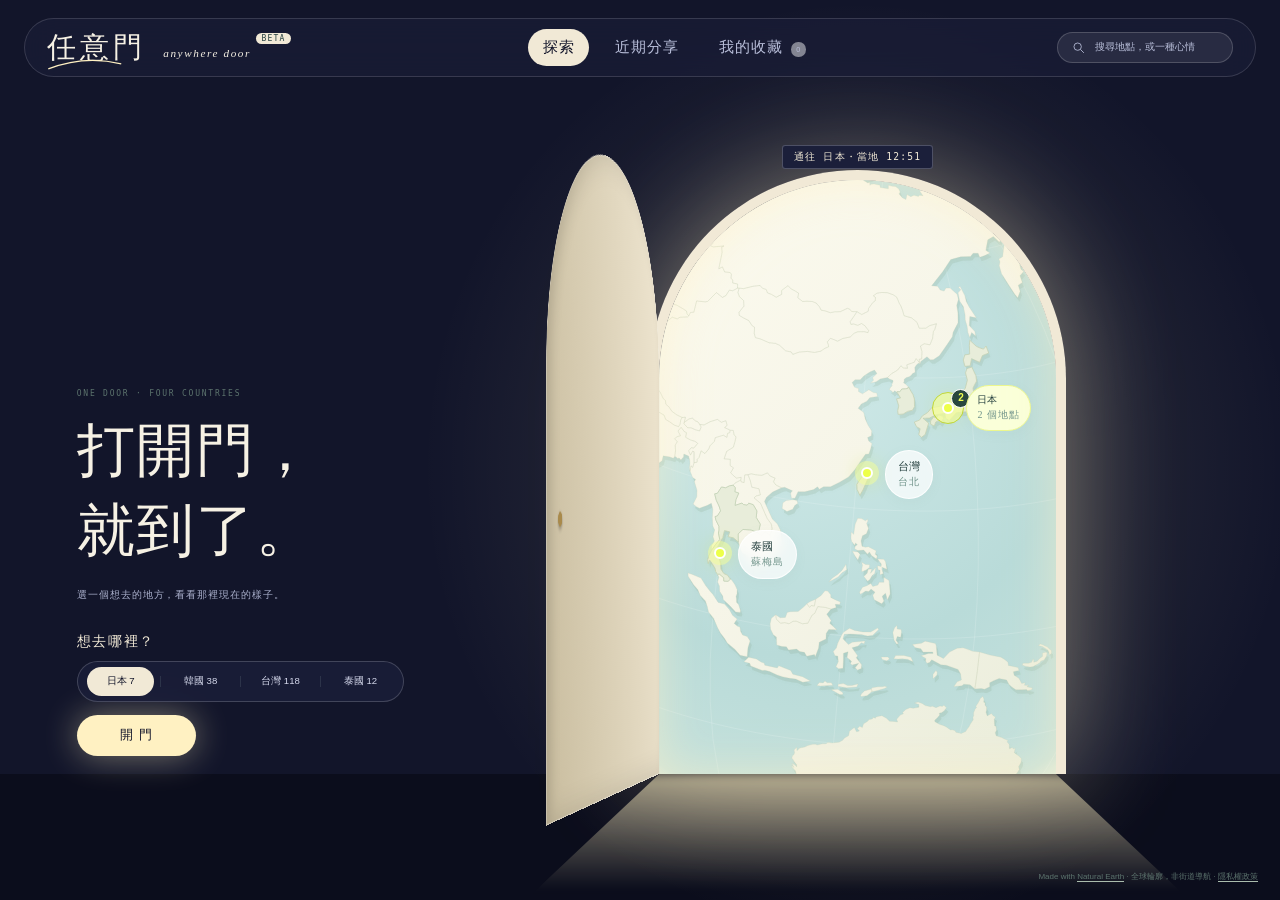
==== commit 622829fc: "國家視角改版：國家滿版、串流改為左側停靠面板、天氣卡改用 SVG 圖示、介面縮為 80% 依標註調整：移除地圖控制鈕與風景窗入口、兩側面板拉到滿高、詳情頁刪除多餘說明、標記即時跟隨地圖、放大上限提高到" ====
--- a/preview/experience.html
+++ b/preview/experience.html
@@ -5,21 +5,38 @@
   <meta name="referrer" content="strict-origin-when-cross-origin">
   <title>任意門 — 打開門，就到了</title>
   <meta name="description" content="選一個想去的地方，打開門，看看日本、韓國、台灣、泰國現在的樣子。">
-  <link rel="stylesheet" href="globe.css?v=door-3">
-  <link rel="stylesheet" href="experience-ui.css?v=door-3">
-  <link rel="stylesheet" href="experience-fx.css?v=door-3">
-  <link rel="stylesheet" href="door.css?v=door-3">
+  <link rel="stylesheet" href="globe.css?v=door-10">
+  <link rel="stylesheet" href="experience-ui.css?v=door-10">
+  <link rel="stylesheet" href="experience-fx.css?v=door-10">
+  <link rel="stylesheet" href="door.css?v=door-10">
   <script defer src="vendor/d3.min.js"></script>
   <script defer src="assets/world-data.js"></script>
   <script defer src="assets/world-low-data.js"></script>
-  <script defer src="globe-flight.js?v=door-3"></script>
-  <script defer src="catalog.js?v=door-3"></script>
-  <script defer src="weather.js?v=door-3"></script>
-  <script defer src="media-player.js?v=door-3"></script>
-  <script defer src="globe.js?v=door-3"></script>
-  <script defer src="experience-ui.js?v=door-3"></script>
+  <script defer src="globe-flight.js?v=door-10"></script>
+  <script defer src="catalog.js?v=door-10"></script>
+  <script defer src="weather.js?v=door-10"></script>
+  <script defer src="media-player.js?v=door-10"></script>
+  <script defer src="globe.js?v=door-10"></script>
+  <script defer src="experience-ui.js?v=door-10"></script>
 </head>
 <body>
+<svg class="wx-defs" aria-hidden="true" focusable="false">
+  <symbol id="wx-sun" viewBox="0 0 24 24"><circle cx="12" cy="12" r="4"/><path d="M12 2v2.5M12 19.5V22M2 12h2.5M19.5 12H22M4.9 4.9l1.8 1.8M17.3 17.3l1.8 1.8M4.9 19.1l1.8-1.8M17.3 6.7l1.8-1.8"/></symbol>
+  <symbol id="wx-moon" viewBox="0 0 24 24"><path d="M20 14.5A8 8 0 1 1 9.5 4a6.5 6.5 0 0 0 10.5 10.5z"/></symbol>
+  <symbol id="wx-cloud" viewBox="0 0 24 24"><path d="M7 18h10a4 4 0 0 0 .6-7.96A6 6 0 0 0 6.1 11.1 3.5 3.5 0 0 0 7 18z"/></symbol>
+  <symbol id="wx-partly" viewBox="0 0 24 24"><path d="M8 3v1.5M3.3 5.3l1.1 1.1M2 10h1.5M12.7 5.3l-1.1 1.1M5.6 11.5a3 3 0 0 1 5-3.2"/><path d="M9 20h8.5a3.5 3.5 0 0 0 .5-6.96A5 5 0 0 0 8.3 14 3 3 0 0 0 9 20z"/></symbol>
+  <symbol id="wx-fog" viewBox="0 0 24 24"><path d="M7 13h10a4 4 0 0 0 .6-7.96A6 6 0 0 0 6.1 6.1 3.5 3.5 0 0 0 7 13z"/><path d="M5 17h14M8 21h8"/></symbol>
+  <symbol id="wx-rain" viewBox="0 0 24 24"><path d="M7 14h10a4 4 0 0 0 .6-7.96A6 6 0 0 0 6.1 7.1 3.5 3.5 0 0 0 7 14z"/><path d="M8 17.5l-1 3M12 17.5l-1 3M16 17.5l-1 3"/></symbol>
+  <symbol id="wx-snow" viewBox="0 0 24 24"><path d="M7 14h10a4 4 0 0 0 .6-7.96A6 6 0 0 0 6.1 7.1 3.5 3.5 0 0 0 7 14z"/><path d="M8 18.5h.01M12 18.5h.01M16 18.5h.01M10 21.5h.01M14 21.5h.01"/></symbol>
+  <symbol id="wx-storm" viewBox="0 0 24 24"><path d="M7 14h10a4 4 0 0 0 .6-7.96A6 6 0 0 0 6.1 7.1 3.5 3.5 0 0 0 7 14z"/><path d="M12.5 15.5 10 19h3l-1.5 3"/></symbol>
+  <symbol id="wx-drop" viewBox="0 0 24 24"><path d="M12 3s6 6.2 6 11a6 6 0 0 1-12 0c0-4.8 6-11 6-11z"/></symbol>
+  <symbol id="wx-wind" viewBox="0 0 24 24"><path d="M3 9h10.5A2.5 2.5 0 1 0 11 6.5M3 14h15a2.5 2.5 0 1 1-2.5 2.5M3 19h7"/></symbol>
+  <symbol id="wx-gauge" viewBox="0 0 24 24"><path d="M4.5 17a8.5 8.5 0 1 1 15 0M12 13l4-4.5"/><circle cx="12" cy="13" r="1"/></symbol>
+  <symbol id="wx-up" viewBox="0 0 24 24"><path d="M12 19V5M6 11l6-6 6 6"/></symbol>
+  <symbol id="wx-down" viewBox="0 0 24 24"><path d="M12 5v14M6 13l6 6 6-6"/></symbol>
+  <symbol id="wx-sunrise" viewBox="0 0 24 24"><path d="M3 18h18M6.5 18a5.5 5.5 0 0 1 11 0M12 9V4M9 6.5 12 4l3 2.5"/></symbol>
+  <symbol id="wx-sunset" viewBox="0 0 24 24"><path d="M3 18h18M6.5 18a5.5 5.5 0 0 1 11 0M12 4v5M9 6.5 12 9l3-2.5"/></symbol>
+</svg>
 <main class="world" id="world" data-page="home">
   <div class="room" aria-hidden="true"></div>
   <div class="map-surface" id="map-surface">
--- a/preview/experience-ui.css
+++ b/preview/experience-ui.css
@@ -147,3 +147,96 @@
 /* Tablet: the map controls column sat on the panel's top-right and hid its close button; keep the panel left of it. */
 @media(min-width:701px){.world[data-page=country] .place-library{right:max(5%,78px)}}
 @media(max-height:820px) and (min-width:701px){.world[data-page=country] .island-image{height:110px}.world[data-page=country] .weather-card{display:none}.world[data-page=home] .island-image{height:110px}}
+/* Country panel (UI annotation): no eyebrow, count line, source meta or disclosure; tag and title share one row. */
+.world[data-page=country] .place-library .panel-title .overline,.world[data-page=country] #library-count,.world[data-page=country] #place-list .tile-meta,.world[data-page=country] .library-disclosure{display:none}
+.world[data-page=country] #place-list .tile-copy{flex-direction:row;flex-wrap:wrap;align-items:center;justify-content:flex-start;column-gap:10px}
+.world[data-page=country] .place-library .panel-title{margin-bottom:14px}
+.world[data-page=country] #place-list .tile-copy>small{align-self:center}
+
+/* Owner's annotations (2026-11-20): map controls sit bottom-left as one row; the scene window starts collapsed and its opener sits above them. */
+@media(min-width:701px){
+.world .map-controls,.world[data-page=country] .map-controls,.world[data-page=locations] .map-controls{top:auto;right:auto;left:5%;bottom:36px;flex-direction:row;align-items:center}
+.world .map-controls>span{width:1px;height:18px;margin:0 5px}
+.world .restore-island{right:auto;left:5%;bottom:96px}
+}
+/* Owner's annotations (2026-11-20, detail page): the description, the source location note, the extra source links and the
+   YouTube disclosure are removed. The status bar is hidden only while idle: loading, error and "original site only" still need to be seen.
+   Hidden rather than deleted from the HTML because media-player.js writes to these elements. */
+#detail-description,.media-location-note,.media-links,.media-disclosure,.media-status:not([data-state]),.media-status[data-state=idle]{display:none}
+
+/* Owner's annotation (2026-11-20): on desktop the stream opens as a panel docked on the left of the country view, only after a place is clicked.
+   It ends 150px above the bottom so the scene-window opener and map controls stay reachable. */
+.destination-dialog.docked{position:fixed;left:32px;top:18%;right:auto;bottom:auto;margin:0;width:clamp(380px,26.2vw,520px);height:auto;max-height:calc(82% - 150px);padding:62px 16px 16px;gap:12px;border-radius:24px;z-index:12;box-shadow:0 24px 60px #0d2b3655}
+.destination-dialog.docked .destination-visual{width:100%;max-width:none;margin:0;outline-width:4px;box-shadow:0 8px 24px #001b2d55}
+.destination-dialog.docked .media-controls{width:100%;padding:12px 14px}
+.destination-dialog.docked .detail-weather{max-width:none;padding:10px 14px}
+.destination-dialog.docked .detail-navigation{left:16px;right:58px;top:16px;gap:8px}
+.destination-dialog.docked #detail-back{display:none}
+.destination-dialog.docked .detail-navigation p{margin:0 auto 0 0;min-width:0}
+.destination-dialog.docked .dialog-close{top:17px;right:16px}
+
+/* Owner's annotation (2026-11-20): the weather card uses drawn SVG icons (symbols in experience.html) and one tile per reading. */
+.wx-defs{position:absolute;width:0;height:0}
+.wx-icon{display:inline-flex;flex-shrink:0}
+.wx-icon svg{width:16px;height:16px;fill:none;stroke:currentColor;stroke-width:1.7;stroke-linecap:round;stroke-linejoin:round}
+.wx-big svg{width:48px;height:48px;stroke-width:1.3;color:#d2952b}
+.wx-now{display:flex;align-items:center;gap:12px}
+.wx-main{flex:1;min-width:0}
+.wx-sub{font-size:12px;line-height:1.6;color:#5d7a68}
+.wx-side{display:grid;gap:4px;font:12px/1.4 ui-monospace,Consolas,monospace;color:#4d6b58;font-variant-numeric:tabular-nums}
+.wx-side p{display:flex;align-items:center;justify-content:flex-end;gap:4px}
+.wx-grid{display:grid;grid-template-columns:repeat(3,minmax(0,1fr));gap:8px;margin:12px 0 8px}
+.wx-tile{display:grid;gap:3px;align-content:start;padding:9px 10px;border-radius:12px;background:#ffffffc4;border:1px solid #fff;min-width:0}
+.wx-label{display:flex;align-items:center;gap:5px;font-size:11px;color:#6d8a76;white-space:nowrap}
+.wx-tile b{font:600 14px/1.3 "Microsoft JhengHei",sans-serif;color:#2f4d3c;white-space:nowrap}
+.wx-tile meter{width:100%;height:5px}
+.detail-weather .wx-now .weather-headline{line-height:1.2}
+/* Docked stream panel: compact weather so the whole card fits without scrolling on a 1080px-high screen. */
+.destination-dialog.docked .weather-title{display:none}
+.destination-dialog.docked .weather-time{display:none}
+.destination-dialog.docked .wx-grid{gap:6px;margin:8px 0 0}
+.destination-dialog.docked .wx-tile{padding:6px 9px;gap:1px}
+.destination-dialog.docked .wx-tile meter{display:none}
+.destination-dialog.docked .wx-big svg{width:40px;height:40px}
+.destination-dialog.docked .detail-navigation>button{white-space:nowrap;flex-shrink:0}
+.destination-dialog.docked .detail-navigation p{flex:1 1 0}
+
+/* Owner's annotations (2026-11-20, third round), desktop only:
+   - the scene-window opener and the map controls are removed (wheel, keyboard and the 世界 breadcrumb still zoom and reset);
+     shortcut: the scene window markup and its code in globe.js are now unreachable on desktop, delete them if this layout stays;
+   - the stream panel and the place panel run the full height between the header and the footer line (44px keeps the privacy link clickable);
+   - the country switcher is centred on the free map area (--map-cx from mapLayout) and hides beside an open stream panel when the gap is too narrow. */
+@media(min-width:701px){
+.world .restore-island,.world .map-controls,.world[data-page=country] .map-controls,.world[data-page=locations] .map-controls{display:none}
+.destination-dialog.docked{top:104px;bottom:44px;height:auto;max-height:none}
+.world[data-page=country] .place-library{top:104px;bottom:44px}
+.world[data-page=country] .country-dock{left:var(--map-cx,37%)}
+}
+@media(min-width:701px) and (max-width:1500px){.world.stream-open .country-dock{display:none}}
+/* The status bar now shows only when something needs attention; "playing" and "ready" need no banner. */
+.media-status:not([data-state=error]):not([data-state=external]):not([data-state=delayed]):not([data-state=local]):not([data-state=ended]){display:none}
+
+/* Owner's requests (2026-11-20, fourth round). */
+/* Markers follow the map at once: the 0.72s glide made them trail behind while dragging. */
+.geo-marker{transition:opacity .2s}
+@media(min-width:701px){
+/* The interface is drawn at 80% of its former size. The map canvas, its markers and the door are left alone:
+   they are sized from the viewport, and scaling the canvas would shift every pointer and marker coordinate. */
+.world-header,.intro,.country-dock,.explore-context,.place-library,.saved-panel,.stories-page,.map-footer,.door-plaque,.skip-entry,.status-toast,.undo-toast,.search-dialog,.destination-dialog{zoom:.8}
+.primary-nav button{font-size:19px}
+/* Docked stream panel: the source controls show only when the status needs attention (error, original-site only…), so there is a way out. */
+.destination-dialog.docked .media-controls:not(:has(.media-status[data-state=error],.media-status[data-state=external],.media-status[data-state=delayed],.media-status[data-state=local],.media-status[data-state=ended])){display:none}
+/* Docked stream panel: larger weather icons and text. */
+.destination-dialog.docked .detail-weather{padding:16px}
+.destination-dialog.docked .detail-weather .weather-headline{font-size:34px}
+.destination-dialog.docked .wx-sub,.destination-dialog.docked .wx-side{font-size:16px}
+.destination-dialog.docked .wx-icon svg{width:22px;height:22px}
+.destination-dialog.docked .wx-big svg{width:72px;height:72px}
+.destination-dialog.docked .wx-grid{gap:8px;margin-top:14px}
+.destination-dialog.docked .wx-tile{padding:12px;gap:4px}
+.destination-dialog.docked .wx-label{font-size:16px}
+.destination-dialog.docked .wx-tile b{font-size:22px}
+}
+/* Docked stream panel opened without a running player (a shared link, or after going back): the source controls are hidden there,
+   so the ▶ button on the picture is the way to start playing. */
+@media(min-width:701px){.destination-dialog.docked .destination-visual:has(#media-viewer[hidden]) .watch-start{display:revert;top:auto;bottom:14px;left:14px}}
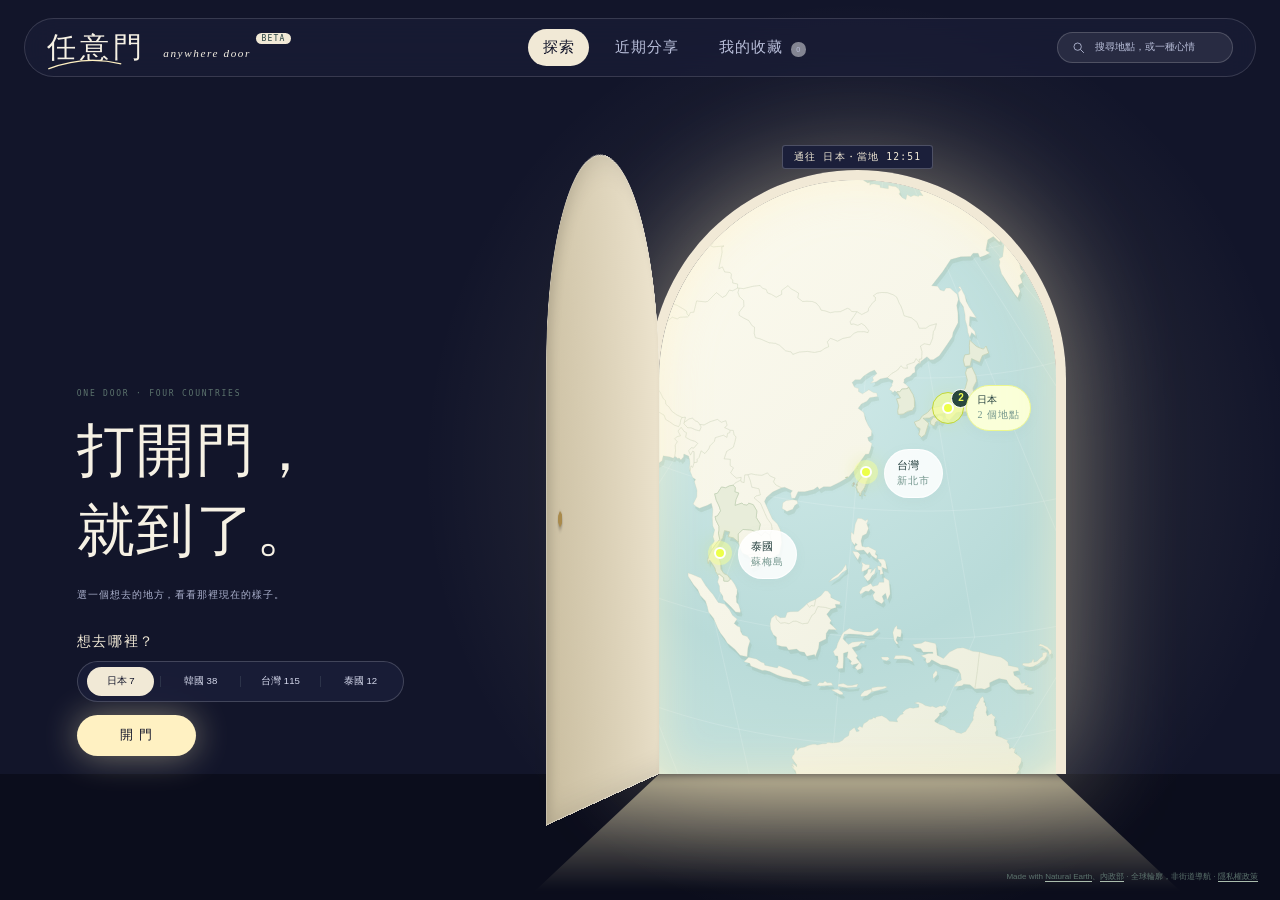
==== commit 6152eeb4: "台灣來源改以 Excel 為準：匯入 158 個地點、熱門／一般景點、縣市界線、動態縮放上限與地圖效能 - 新增 scripts/import-taiwan.cjs：讀 refs/台灣_livecam" ====
--- a/preview/experience.html
+++ b/preview/experience.html
@@ -5,19 +5,20 @@
   <meta name="referrer" content="strict-origin-when-cross-origin">
   <title>任意門 — 打開門，就到了</title>
   <meta name="description" content="選一個想去的地方，打開門，看看日本、韓國、台灣、泰國現在的樣子。">
-  <link rel="stylesheet" href="globe.css?v=door-10">
-  <link rel="stylesheet" href="experience-ui.css?v=door-10">
-  <link rel="stylesheet" href="experience-fx.css?v=door-10">
-  <link rel="stylesheet" href="door.css?v=door-10">
+  <link rel="stylesheet" href="globe.css?v=door-12">
+  <link rel="stylesheet" href="experience-ui.css?v=door-12">
+  <link rel="stylesheet" href="experience-fx.css?v=door-12">
+  <link rel="stylesheet" href="door.css?v=door-12">
   <script defer src="vendor/d3.min.js"></script>
   <script defer src="assets/world-data.js"></script>
   <script defer src="assets/world-low-data.js"></script>
-  <script defer src="globe-flight.js?v=door-10"></script>
-  <script defer src="catalog.js?v=door-10"></script>
-  <script defer src="weather.js?v=door-10"></script>
-  <script defer src="media-player.js?v=door-10"></script>
-  <script defer src="globe.js?v=door-10"></script>
-  <script defer src="experience-ui.js?v=door-10"></script>
+  <script defer src="assets/taiwan-map-data.js"></script>
+  <script defer src="globe-flight.js?v=door-12"></script>
+  <script defer src="catalog.js?v=door-12"></script>
+  <script defer src="weather.js?v=door-12"></script>
+  <script defer src="media-player.js?v=door-12"></script>
+  <script defer src="globe.js?v=door-12"></script>
+  <script defer src="experience-ui.js?v=door-12"></script>
 </head>
 <body>
 <svg class="wx-defs" aria-hidden="true" focusable="false">
@@ -57,7 +58,7 @@
     <button class="saved-toggle glass" id="saved-toggle" aria-expanded="false">♡ <span>我的靈感</span><b id="saved-count">0</b></button>
   <div class="explore-context" id="explore-context" hidden><nav class="breadcrumbs" aria-label="目前位置"><button id="breadcrumb-world">世界</button><span>／</span><button id="breadcrumb-country"></button><span id="breadcrumb-section"></span></nav><p class="overline" id="country-eyebrow">A LITTLE CLOSER</p><h1 id="country-heading">深入探索日本。</h1><p id="country-summary"></p></div>
   <div class="motion-tools glass" aria-label="轉場預覽控制"><button id="motion-toggle" aria-pressed="true"><span id="motion-status">轉場動效：開</span></button><span></span><button id="replay-flight">重播轉場 ↻</button><span></span><button id="library-toggle" aria-expanded="false">地點清單 ☷</button></div>
-  <aside id="place-library" class="place-library glass" aria-label="國家內的地點與來源" hidden><button class="sheet-handle" id="sheet-handle" aria-label="展開或收起地點面板" aria-expanded="false"><span></span></button><div class="panel-title"><div><p class="overline">FIND YOUR NEXT WINDOW</p><h2 id="library-title">地點與來源</h2></div><button id="library-close" aria-label="返回國家探索">✕</button></div><p id="library-count" class="panel-note"></p><div class="library-filters"><label class="sr-only" for="place-query">搜尋這個國家的地點</label><input id="place-query" placeholder="搜尋地點、景點或地區…"><label class="sr-only" for="place-region">選擇地區</label><select id="place-region"><option value="">全部地區</option></select></div><div id="place-list" class="place-list"></div><button class="all-places" id="all-places">查看全部地點 <span>↗</span></button><p class="library-disclosure">風景圖為示意；公開影像入口均待播放與即時性驗證。<a href="assets/source-inventory.json" target="_blank" rel="noopener">來源清單 ↗</a></p></aside>
+  <aside id="place-library" class="place-library glass" aria-label="國家內的地點與來源" hidden><button class="sheet-handle" id="sheet-handle" aria-label="展開或收起地點面板" aria-expanded="false"><span></span></button><div class="panel-title"><div><p class="overline">FIND YOUR NEXT WINDOW</p><h2 id="library-title">地點與來源</h2></div><button id="library-close" aria-label="返回國家探索">✕</button></div><p id="library-count" class="panel-note"></p><div class="library-filters"><label class="sr-only" for="place-query">搜尋這個國家的地點</label><input id="place-query" placeholder="搜尋地點、景點或地區…"><label class="sr-only" for="place-region">選擇地區</label><select id="place-region"><option value="">全部地區</option></select></div><div id="tier-switch" class="tier-switch" role="group" aria-label="顯示哪些景點" hidden><button data-tier="hot" aria-pressed="true"><i class="tier-dot" aria-hidden="true"></i>熱門 <b></b></button><button data-tier="all" aria-pressed="false"><i class="tier-dot general" aria-hidden="true"></i>含一般景點 <b></b></button></div><div id="place-list" class="place-list"></div><button class="all-places" id="all-places">查看全部地點 <span>↗</span></button><p class="library-disclosure">風景圖為示意；公開影像入口均待播放與即時性驗證。<a href="assets/source-inventory.json" target="_blank" rel="noopener">來源清單 ↗</a></p></aside>
   <section class="intro" id="intro">
     <p class="overline">ONE DOOR · FOUR COUNTRIES</p>
     <h1>打開門，<br>就到了。</h1>
@@ -81,7 +82,7 @@
   <button class="restore-island glass" id="restore-island" hidden>展開風景窗口 ↗</button>
   <aside class="saved-panel glass" id="saved-panel" aria-label="已收藏的旅行靈感" hidden><div class="collection-heading"><div><p class="overline">KEEP THE PLACES YOU LOVE</p><h1>把心動，留給<br><em>下一次出發。</em></h1><p>收藏儲存在此裝置，隨時回到讓你心動的地方。</p></div><button id="saved-close" class="outline-pill">返回探索 ↗</button></div><div id="saved-filters" class="filter-pills" aria-label="依國家篩選收藏"></div><div id="saved-list"></div><button id="saved-start" class="yellow-pill">開始探索 →</button></aside>
   <section class="stories-page glass" id="stories-page" hidden aria-labelledby="stories-heading"><div class="collection-heading"><div><p class="overline">WHAT IT LOOKS LIKE LATELY</p><h1 id="stories-heading">看看，<br><em>最近的那裡。</em></h1><p>讓有日期的旅行分享，補上鏡頭以外的風景。</p></div><button id="stories-back" class="outline-pill">返回探索 ↗</button></div><div class="stories-filters"><label>目的地<select id="stories-country"><option value="">全部國家</option><option value="japan">日本</option><option value="korea">韓國</option><option value="taiwan">台灣</option><option value="thailand">泰國</option></select></label><div class="filter-pills" aria-label="貼文日期篩選"><button data-period="7" aria-pressed="true">最近 7 天</button><button data-period="30" aria-pressed="false">最近 30 天</button></div></div><div class="stories-empty"><span class="empty-orbit" aria-hidden="true">✧</span><p class="overline">STORIES ARE ON THEIR WAY</p><h2>下一段旅行故事，還在路上。</h2><p id="stories-empty-copy">近期社群貼文尚未串接。先從當地影像與天氣，認識一個地方。</p><button id="stories-explore" class="yellow-pill">看看這裡的風景 →</button></div><div id="stories-suggestions" class="story-suggestions"></div></section>
-  <footer class="map-footer"><span>Made with <a href="https://www.naturalearthdata.com/" target="_blank" rel="noopener">Natural Earth</a> · 全球輪廓，非街道導航 · <a href="privacy.html">隱私權政策</a><a data-feedback hidden target="_blank" rel="noopener"> · 意見回報</a></span><span>FLOW 10 / 175 個地點 · 模型天氣 · 候選影像來源</span></footer>
+  <footer class="map-footer"><span>Made with <a href="https://www.naturalearthdata.com/" target="_blank" rel="noopener">Natural Earth</a>、<a href="https://data.gov.tw/dataset/7441" target="_blank" rel="noopener" title="台灣海岸線與縣市界線：內政部國土測繪中心（政府資料開放授權）">內政部</a> · 全球輪廓，非街道導航 · <a href="privacy.html">隱私權政策</a><a data-feedback hidden target="_blank" rel="noopener"> · 意見回報</a></span><span>FLOW 10 / 175 個地點 · 模型天氣 · 候選影像來源</span></footer>
   <nav class="mobile-nav glass" aria-label="手機主要導覽"><button data-mobile-nav="explore" aria-current="page">◎<span>探索</span></button><button data-mobile-nav="stories">◷<span>近期</span></button><button data-mobile-nav="saved">♡<span>收藏</span></button></nav>
   <div class="undo-toast glass" id="undo-toast" role="status" hidden><span>已移除收藏</span><button id="undo-save">復原</button><button id="undo-dismiss" aria-label="關閉復原提示">✕</button></div>
   <div id="status" class="status-toast" role="status" aria-live="polite"></div>
--- a/preview/globe.css
+++ b/preview/globe.css
@@ -1,5 +1,5 @@
 @charset "UTF-8";
-*{box-sizing:border-box}html,body{margin:0;min-height:100%;color:#263a38;font-family:"Microsoft JhengHei","PingFang TC",sans-serif}body{background:#edf4f0}button,input{font:inherit;color:inherit}button,a{-webkit-tap-highlight-color:transparent}button{cursor:pointer;border:0}a{color:inherit;text-decoration:none}button:focus-visible,a:focus-visible,input:focus-visible,canvas:focus-visible{outline:2px solid #748e43;outline-offset:5px}button{transition:background .25s,box-shadow .25s,transform .25s}button:hover{filter:brightness(1.025)}h1,h2,h3,p{margin:0}.sr-only{position:absolute;width:1px;height:1px;overflow:hidden;clip-path:inset(50%)}[hidden]{display:none!important}.world{height:100svh;min-height:760px;position:relative;isolation:isolate;overflow:hidden;background:radial-gradient(ellipse at 3% 5%,#fffaf3 0,transparent 53%),radial-gradient(ellipse at 80% 45%,#d7f0efaa 0,transparent 62%),linear-gradient(135deg,#f4f4e9,#dfefed 75%,#f4f4e9)}.world:after{content:"";position:absolute;inset:0;pointer-events:none;z-index:0;background:radial-gradient(ellipse at 1% 100%,#fffdf3b0,transparent 48%)}.glass{background:linear-gradient(125deg,#ffffffe0,#ffffff66 50%,#ffffffac);border:1px solid #ffffffed;box-shadow:inset 1px 1px 3px #fff,inset -1px -2px 4px #a7c9c447,0 12px 35px #54777514;backdrop-filter:blur(22px) saturate(1.13);-webkit-backdrop-filter:blur(22px) saturate(1.13)}.map-surface{position:absolute;inset:0;z-index:0}.map-surface canvas{display:block;width:100%;height:100%;cursor:grab;touch-action:none;outline-offset:-6px}.map-surface canvas:active{cursor:grabbing}.world-header{position:absolute;z-index:8;left:38px;right:38px;top:27px;display:flex;justify-content:space-between;align-items:center;gap:25px;pointer-events:none}.world-header>*{pointer-events:auto}.wordmark{position:relative;font:36px/1.2 Georgia,"PMingLiU",serif;white-space:nowrap;letter-spacing:2px}.wordmark em{font-size:23px;letter-spacing:1.4px;margin-left:10px}.wordmark svg{position:absolute;width:100px;height:19px;right:3px;bottom:-13px;fill:none;stroke:#dbec21;stroke-width:2}.country-dock{display:flex;align-items:center;gap:7px;padding:7px;border-radius:45px;margin-left:auto}.country-dock button{font-size:12px;padding:10px 20px;background:transparent;border-radius:30px;white-space:nowrap}.country-dock button.active{background:#edff53;box-shadow:0 0 15px #efff6b80}.country-dock i{display:block;height:11px;width:1px;background:#8ea9a76b}.saved-toggle{display:flex;align-items:center;gap:10px;border-radius:30px;padding:14px 19px;font-size:12px}.saved-toggle b{font:10px monospace;background:#dce9df;padding:3px 6px;border-radius:20px}.intro{position:absolute;z-index:2;left:5%;top:23%;pointer-events:none;transition:opacity .5s,transform .6s}.intro>*{pointer-events:auto}.overline{font:9px/1.8 monospace;letter-spacing:2px;color:#6b8581}.intro h1{font:clamp(44px,4.8vw,77px)/1.36 Georgia,"PMingLiU",serif;letter-spacing:2px;margin:17px 0 0;font-weight:normal}.headline-stroke{width:190px;height:30px;margin:-1px 0 13px 100px;fill:none;stroke:#d9e82e;stroke-width:2}.intro-copy{font-size:12px;line-height:2.1;color:#677f79}.begin{margin-top:22px;background:transparent;border-bottom:1px solid #8da58b;padding:10px 0;display:flex;align-items:center;gap:30px;font-size:12px}.begin span{font-size:20px}.chapter{display:flex;gap:25px;margin-top:48px;font:8px/1.7 monospace;letter-spacing:1px;color:#89a097}.chapter>span:first-child{border-right:1px solid #b7c9bc;padding-right:20px}.world.exploring .intro{opacity:0;transform:translateX(-20px);pointer-events:none}.world.exploring .intro>*{pointer-events:none}.world-label{position:absolute;left:47%;top:16%;z-index:1;pointer-events:none;font:9px/2 monospace;letter-spacing:2px;color:#72928c}.world-label small{display:block;letter-spacing:1px;font-size:8px;opacity:.7}.map-controls{position:absolute;right:28px;top:125px;z-index:6;border-radius:30px;display:flex;flex-direction:column;padding:7px}.map-controls button{height:36px;width:36px;background:transparent;border-radius:50%;font-size:18px}.map-controls button:hover{background:#e8f4e0}.map-controls button[aria-pressed=true]{background:#efff65}.map-controls>span{height:1px;background:#c9dcd1;margin:5px 7px}.map-hint{position:absolute;left:49%;bottom:129px;z-index:1;border-radius:30px;padding:9px 15px;font-size:9px;color:#718a80;pointer-events:none;transition:opacity .3s}.map-hint span{margin:0 13px}.world.exploring .map-hint{opacity:0}.markers{position:absolute;inset:0;pointer-events:none}.geo-marker{position:absolute;transform:translate(-50%,-50%);display:flex;align-items:center;gap:9px;pointer-events:auto;background:none;padding:10px;white-space:nowrap;z-index:2}.marker-dot{width:12px;height:12px;background:#edff49;border:2px solid #fff;border-radius:50%;box-shadow:0 0 0 6px #f6ff9b80,0 0 20px #d3e341;position:relative;flex-shrink:0}.geo-marker.selected .marker-dot:after{content:"";position:absolute;inset:-12px;border:1px solid #c4d934;border-radius:50%;animation:pulse 2.6s ease-out infinite}.marker-label{padding:8px 12px;border:1px solid #ffffffd9;border-radius:35px;background:#ffffffb8;box-shadow:0 3px 12px #819d9310;backdrop-filter:blur(7px);font-size:11px;text-align:left}.marker-label small{display:block;font:8px/1.6 Georgia;letter-spacing:1px;color:#72958c}.geo-marker.selected .marker-label{background:#faffd9;border-color:#ecf78e}.world.dragging .marker-label{opacity:.5}.world.dragging .island{opacity:.2;pointer-events:none;transform:translateY(15px) scale(.97)}#connection{position:absolute;inset:0;width:100%;height:100%;pointer-events:none;overflow:visible}#connection-path{fill:none;stroke:#ffffffed;stroke-width:1.7;filter:drop-shadow(0 1px 2px #729e7e55);stroke-dasharray:5 6;transition:opacity .4s}.island{position:absolute;z-index:4;width:385px;right:6%;bottom:157px;padding:10px;border-radius:43% 22% 26px 26px / 15% 19% 26px 26px;transition:opacity .3s,transform .4s;transform-origin:bottom right;animation:island-in .9s both}.island:before{content:"";position:absolute;inset:3px;border:1px solid #ffffff9c;pointer-events:none;border-radius:inherit;box-shadow:inset 1px 2px 4px #fff,inset -2px -4px 7px #d9eeea80}.island-image{position:relative;height:190px;overflow:hidden;border-radius:43% 25% 30px 23px / 17% 22% 20px 20px;background:#c9e5e4}.island-image img{width:100%;height:100%;object-fit:cover;display:block;transition:transform 1.2s}.island:hover .island-image img{transform:scale(1.035)}.image-label{position:absolute;top:16px;left:24px;background:#fffce3cb;font-size:8px;padding:5px 9px;border-radius:15px;backdrop-filter:blur(10px)}.island-open{position:absolute;right:16px;bottom:14px;width:37px;height:37px;border-radius:50%;background:#ffffffc2;border:1px solid #fff;backdrop-filter:blur(10px);font-size:20px}.island-info{position:relative;padding:17px 15px 12px;display:flex;justify-content:space-between;gap:10px;align-items:center}.island-info .overline{font-size:8px;letter-spacing:1.3px}.island-info h2{font:23px/1.5 Georgia,"PMingLiU",serif;margin:5px 0}.island-info>div>p:last-child{font-size:10px;color:#7c9188;line-height:1.8}.island-save{width:35px;height:35px;border-radius:50%;background:#ffffffa8;border:1px solid #fff;font-size:23px;flex-shrink:0}.island-save[aria-pressed=true]{background:#efff65}.island-bottom{display:flex;justify-content:space-between;align-items:center;border-top:1px solid #b5ccc541;padding:11px 15px 4px;position:relative}.island-bottom>span{font:8px monospace;color:#7a958c}.island-bottom button{background:none;font-size:10px;padding:4px;color:#456b5c}.island-dismiss{position:absolute;top:-12px;right:-8px;width:26px;height:26px;background:#ffffffd4;border:1px solid #fff;border-radius:50%;z-index:3;color:#799584}.restore-island{position:absolute;right:7%;bottom:155px;padding:13px 20px;border-radius:25px;z-index:5;font-size:11px}.map-footer{position:absolute;bottom:14px;left:30px;right:30px;display:flex;justify-content:space-between;gap:10px;font-size:8px;color:#8da296;z-index:3;pointer-events:none}.map-footer a{pointer-events:auto;border-bottom:1px solid #aabcad}.saved-panel{position:absolute;right:35px;top:99px;z-index:10;width:300px;padding:22px;border-radius:24px;max-height:calc(100% - 240px);overflow:auto;background:#f5faf2ed}.panel-title{display:flex;justify-content:space-between;align-items:center}.panel-title h2{font:23px Georgia,"PMingLiU",serif}.panel-title button{background:none}.panel-note{font-size:10px;color:#8b9a8a;margin:10px 0 18px}.saved-item{display:flex;gap:12px;padding:10px 0;border-top:1px solid #dce8d9;align-items:center}.saved-item .saved-go{background:transparent;display:flex;align-items:center;text-align:left;gap:12px;flex:1;padding:0}.saved-item img{width:63px;height:49px;border-radius:12px;object-fit:cover}.saved-item strong{font-size:11px;font-weight:normal;display:block}.saved-item small{display:block;font:8px monospace;color:#829d8a;margin-top:6px}.saved-remove{background:transparent;font-size:18px;color:#8fa18b;padding:7px}.saved-empty{font-size:12px;color:#819278;line-height:2}.status-toast{position:absolute;left:50%;top:100px;transform:translate(-50%,-10px);background:#fcfff2eb;backdrop-filter:blur(12px);border:1px solid #fff;border-radius:30px;box-shadow:0 8px 30px #4d716b1a;padding:12px 22px;font-size:11px;z-index:20;opacity:0;pointer-events:none;transition:opacity .3s,transform .3s;max-width:85%;text-align:center}.status-toast.visible{opacity:1;transform:translate(-50%,0)}.destination-dialog{padding:0;border:1px solid #fff;border-radius:35px;background:#f2f8f1;box-shadow:0 25px 120px #244d3e55;color:#29473e;width:min(940px,93vw);max-height:90svh;overflow:auto}.destination-dialog::backdrop{background:#40615b66;backdrop-filter:blur(12px)}.dialog-close{position:absolute;top:18px;right:18px;z-index:3;width:34px;height:34px;border:1px solid #fff;background:#ffffffca;border-radius:50%;font-size:15px}.destination-visual{position:relative;height:330px}.destination-visual img{width:100%;height:100%;object-fit:cover}.destination-visual>span{position:absolute;left:25px;bottom:20px;background:#ffffffcf;padding:8px 13px;border-radius:20px;font-size:9px}.destination-body{padding:30px 40px}.destination-body>h2{font:38px/1.4 Georgia,"PMingLiU",serif;margin:8px 0 15px}.destination-body>p:not(.overline){font-size:13px;line-height:2;color:#6f8b79;max-width:640px}.detail-metadata{display:flex;gap:10px;flex-wrap:wrap;margin:22px 0}.detail-metadata span{background:#e3eddf;padding:8px 12px;border-radius:25px;font-size:9px;color:#6b8566}.detail-actions{display:flex;gap:12px}.detail-actions button{background:#edff58;border:1px solid #fff;padding:13px 22px;border-radius:25px;font-size:12px}.detail-actions button:last-child{background:#fff}.recent-placeholder{border-top:1px solid #ceddcb;margin-top:28px;padding-top:23px}.recent-placeholder h3{font:23px Georgia,"PMingLiU",serif;margin:9px 0}.recent-placeholder>p:last-child{font-size:11px;color:#879b80;line-height:1.9}.error-banner{position:absolute;z-index:30;left:10%;right:10%;top:45%;padding:25px;border:1px solid #fff;background:#ffffe6;text-align:center;line-height:2;font-size:14px}.world.flying .island{opacity:.3;transform:translateY(15px) scale(.96);pointer-events:none}.world.flying #connection-path{opacity:0}.world.flying .geo-marker{pointer-events:none}@keyframes pulse{0%{transform:scale(.7);opacity:.8}100%{transform:scale(1.6);opacity:0}}@keyframes island-in{from{opacity:0;transform:translateY(25px) scale(.96)}to{opacity:1;transform:none}}
+*{box-sizing:border-box}html,body{margin:0;min-height:100%;color:#263a38;font-family:"Microsoft JhengHei","PingFang TC",sans-serif}body{background:#edf4f0}button,input{font:inherit;color:inherit}button,a{-webkit-tap-highlight-color:transparent}button{cursor:pointer;border:0}a{color:inherit;text-decoration:none}button:focus-visible,a:focus-visible,input:focus-visible,canvas:focus-visible{outline:2px solid #748e43;outline-offset:5px}button{transition:background .25s,box-shadow .25s,transform .25s}button:hover{filter:brightness(1.025)}h1,h2,h3,p{margin:0}.sr-only{position:absolute;width:1px;height:1px;overflow:hidden;clip-path:inset(50%)}[hidden]{display:none!important}.world{height:100svh;min-height:760px;position:relative;isolation:isolate;overflow:hidden;background:radial-gradient(ellipse at 3% 5%,#fffaf3 0,transparent 53%),radial-gradient(ellipse at 80% 45%,#d7f0efaa 0,transparent 62%),linear-gradient(135deg,#f4f4e9,#dfefed 75%,#f4f4e9)}.world:after{content:"";position:absolute;inset:0;pointer-events:none;z-index:0;background:radial-gradient(ellipse at 1% 100%,#fffdf3b0,transparent 48%)}.glass{background:linear-gradient(125deg,#ffffffe0,#ffffff66 50%,#ffffffac);border:1px solid #ffffffed;box-shadow:inset 1px 1px 3px #fff,inset -1px -2px 4px #a7c9c447,0 12px 35px #54777514;backdrop-filter:blur(22px) saturate(1.13);-webkit-backdrop-filter:blur(22px) saturate(1.13)}.map-surface{position:absolute;inset:0;z-index:0}.map-surface canvas{display:block;width:100%;height:100%;cursor:grab;touch-action:none;outline-offset:-6px}.map-surface canvas:active{cursor:grabbing}.world-header{position:absolute;z-index:8;left:38px;right:38px;top:27px;display:flex;justify-content:space-between;align-items:center;gap:25px;pointer-events:none}.world-header>*{pointer-events:auto}.wordmark{position:relative;font:36px/1.2 Georgia,"PMingLiU",serif;white-space:nowrap;letter-spacing:2px}.wordmark em{font-size:23px;letter-spacing:1.4px;margin-left:10px}.wordmark svg{position:absolute;width:100px;height:19px;right:3px;bottom:-13px;fill:none;stroke:#dbec21;stroke-width:2}.country-dock{display:flex;align-items:center;gap:7px;padding:7px;border-radius:45px;margin-left:auto}.country-dock button{font-size:12px;padding:10px 20px;background:transparent;border-radius:30px;white-space:nowrap}.country-dock button.active{background:#edff53;box-shadow:0 0 15px #efff6b80}.country-dock i{display:block;height:11px;width:1px;background:#8ea9a76b}.saved-toggle{display:flex;align-items:center;gap:10px;border-radius:30px;padding:14px 19px;font-size:12px}.saved-toggle b{font:10px monospace;background:#dce9df;padding:3px 6px;border-radius:20px}.intro{position:absolute;z-index:2;left:5%;top:23%;pointer-events:none;transition:opacity .5s,transform .6s}.intro>*{pointer-events:auto}.overline{font:9px/1.8 monospace;letter-spacing:2px;color:#6b8581}.intro h1{font:clamp(44px,4.8vw,77px)/1.36 Georgia,"PMingLiU",serif;letter-spacing:2px;margin:17px 0 0;font-weight:normal}.headline-stroke{width:190px;height:30px;margin:-1px 0 13px 100px;fill:none;stroke:#d9e82e;stroke-width:2}.intro-copy{font-size:12px;line-height:2.1;color:#677f79}.begin{margin-top:22px;background:transparent;border-bottom:1px solid #8da58b;padding:10px 0;display:flex;align-items:center;gap:30px;font-size:12px}.begin span{font-size:20px}.chapter{display:flex;gap:25px;margin-top:48px;font:8px/1.7 monospace;letter-spacing:1px;color:#89a097}.chapter>span:first-child{border-right:1px solid #b7c9bc;padding-right:20px}.world.exploring .intro{opacity:0;transform:translateX(-20px);pointer-events:none}.world.exploring .intro>*{pointer-events:none}.world-label{position:absolute;left:47%;top:16%;z-index:1;pointer-events:none;font:9px/2 monospace;letter-spacing:2px;color:#72928c}.world-label small{display:block;letter-spacing:1px;font-size:8px;opacity:.7}.map-controls{position:absolute;right:28px;top:125px;z-index:6;border-radius:30px;display:flex;flex-direction:column;padding:7px}.map-controls button{height:36px;width:36px;background:transparent;border-radius:50%;font-size:18px}.map-controls button:hover{background:#e8f4e0}.map-controls button[aria-pressed=true]{background:#efff65}.map-controls>span{height:1px;background:#c9dcd1;margin:5px 7px}.map-hint{position:absolute;left:49%;bottom:129px;z-index:1;border-radius:30px;padding:9px 15px;font-size:9px;color:#718a80;pointer-events:none;transition:opacity .3s}.map-hint span{margin:0 13px}.world.exploring .map-hint{opacity:0}.markers{position:absolute;inset:0;pointer-events:none}.geo-marker{position:absolute;transform:translate(-50%,-50%);display:flex;align-items:center;gap:9px;pointer-events:auto;background:none;padding:10px;white-space:nowrap;z-index:2}.marker-dot{width:12px;height:12px;background:#edff49;border:2px solid #fff;border-radius:50%;box-shadow:0 0 0 6px #f6ff9b80,0 0 20px #d3e341;position:relative;flex-shrink:0}.geo-marker.selected .marker-dot:after{content:"";position:absolute;inset:-12px;border:1px solid #c4d934;border-radius:50%;animation:pulse 2.6s ease-out infinite}.marker-label{padding:8px 12px;border:1px solid #ffffffd9;border-radius:35px;background:#ffffffd9;box-shadow:0 3px 12px #819d9310;font-size:11px;text-align:left}/* no backdrop-filter: one blur per label, re-run on every globe frame, cost more than the whole canvas */.marker-label small{display:block;font:8px/1.6 Georgia;letter-spacing:1px;color:#72958c}.geo-marker.selected .marker-label{background:#faffd9;border-color:#ecf78e}.world.dragging .marker-label{opacity:.5}.world.dragging .island{opacity:.2;pointer-events:none;transform:translateY(15px) scale(.97)}#connection{position:absolute;inset:0;width:100%;height:100%;pointer-events:none;overflow:visible}#connection-path{fill:none;stroke:#ffffffed;stroke-width:1.7;filter:drop-shadow(0 1px 2px #729e7e55);stroke-dasharray:5 6;transition:opacity .4s}.island{position:absolute;z-index:4;width:385px;right:6%;bottom:157px;padding:10px;border-radius:43% 22% 26px 26px / 15% 19% 26px 26px;transition:opacity .3s,transform .4s;transform-origin:bottom right;animation:island-in .9s both}.island:before{content:"";position:absolute;inset:3px;border:1px solid #ffffff9c;pointer-events:none;border-radius:inherit;box-shadow:inset 1px 2px 4px #fff,inset -2px -4px 7px #d9eeea80}.island-image{position:relative;height:190px;overflow:hidden;border-radius:43% 25% 30px 23px / 17% 22% 20px 20px;background:#c9e5e4}.island-image img{width:100%;height:100%;object-fit:cover;display:block;transition:transform 1.2s}.island:hover .island-image img{transform:scale(1.035)}.image-label{position:absolute;top:16px;left:24px;background:#fffce3cb;font-size:8px;padding:5px 9px;border-radius:15px;backdrop-filter:blur(10px)}.island-open{position:absolute;right:16px;bottom:14px;width:37px;height:37px;border-radius:50%;background:#ffffffc2;border:1px solid #fff;backdrop-filter:blur(10px);font-size:20px}.island-info{position:relative;padding:17px 15px 12px;display:flex;justify-content:space-between;gap:10px;align-items:center}.island-info .overline{font-size:8px;letter-spacing:1.3px}.island-info h2{font:23px/1.5 Georgia,"PMingLiU",serif;margin:5px 0}.island-info>div>p:last-child{font-size:10px;color:#7c9188;line-height:1.8}.island-save{width:35px;height:35px;border-radius:50%;background:#ffffffa8;border:1px solid #fff;font-size:23px;flex-shrink:0}.island-save[aria-pressed=true]{background:#efff65}.island-bottom{display:flex;justify-content:space-between;align-items:center;border-top:1px solid #b5ccc541;padding:11px 15px 4px;position:relative}.island-bottom>span{font:8px monospace;color:#7a958c}.island-bottom button{background:none;font-size:10px;padding:4px;color:#456b5c}.island-dismiss{position:absolute;top:-12px;right:-8px;width:26px;height:26px;background:#ffffffd4;border:1px solid #fff;border-radius:50%;z-index:3;color:#799584}.restore-island{position:absolute;right:7%;bottom:155px;padding:13px 20px;border-radius:25px;z-index:5;font-size:11px}.map-footer{position:absolute;bottom:14px;left:30px;right:30px;display:flex;justify-content:space-between;gap:10px;font-size:8px;color:#8da296;z-index:3;pointer-events:none}.map-footer a{pointer-events:auto;border-bottom:1px solid #aabcad}.saved-panel{position:absolute;right:35px;top:99px;z-index:10;width:300px;padding:22px;border-radius:24px;max-height:calc(100% - 240px);overflow:auto;background:#f5faf2ed}.panel-title{display:flex;justify-content:space-between;align-items:center}.panel-title h2{font:23px Georgia,"PMingLiU",serif}.panel-title button{background:none}.panel-note{font-size:10px;color:#8b9a8a;margin:10px 0 18px}.saved-item{display:flex;gap:12px;padding:10px 0;border-top:1px solid #dce8d9;align-items:center}.saved-item .saved-go{background:transparent;display:flex;align-items:center;text-align:left;gap:12px;flex:1;padding:0}.saved-item img{width:63px;height:49px;border-radius:12px;object-fit:cover}.saved-item strong{font-size:11px;font-weight:normal;display:block}.saved-item small{display:block;font:8px monospace;color:#829d8a;margin-top:6px}.saved-remove{background:transparent;font-size:18px;color:#8fa18b;padding:7px}.saved-empty{font-size:12px;color:#819278;line-height:2}.status-toast{position:absolute;left:50%;top:100px;transform:translate(-50%,-10px);background:#fcfff2eb;backdrop-filter:blur(12px);border:1px solid #fff;border-radius:30px;box-shadow:0 8px 30px #4d716b1a;padding:12px 22px;font-size:11px;z-index:20;opacity:0;pointer-events:none;transition:opacity .3s,transform .3s;max-width:85%;text-align:center}.status-toast.visible{opacity:1;transform:translate(-50%,0)}.destination-dialog{padding:0;border:1px solid #fff;border-radius:35px;background:#f2f8f1;box-shadow:0 25px 120px #244d3e55;color:#29473e;width:min(940px,93vw);max-height:90svh;overflow:auto}.destination-dialog::backdrop{background:#40615b66;backdrop-filter:blur(12px)}.dialog-close{position:absolute;top:18px;right:18px;z-index:3;width:34px;height:34px;border:1px solid #fff;background:#ffffffca;border-radius:50%;font-size:15px}.destination-visual{position:relative;height:330px}.destination-visual img{width:100%;height:100%;object-fit:cover}.destination-visual>span{position:absolute;left:25px;bottom:20px;background:#ffffffcf;padding:8px 13px;border-radius:20px;font-size:9px}.destination-body{padding:30px 40px}.destination-body>h2{font:38px/1.4 Georgia,"PMingLiU",serif;margin:8px 0 15px}.destination-body>p:not(.overline){font-size:13px;line-height:2;color:#6f8b79;max-width:640px}.detail-metadata{display:flex;gap:10px;flex-wrap:wrap;margin:22px 0}.detail-metadata span{background:#e3eddf;padding:8px 12px;border-radius:25px;font-size:9px;color:#6b8566}.detail-actions{display:flex;gap:12px}.detail-actions button{background:#edff58;border:1px solid #fff;padding:13px 22px;border-radius:25px;font-size:12px}.detail-actions button:last-child{background:#fff}.recent-placeholder{border-top:1px solid #ceddcb;margin-top:28px;padding-top:23px}.recent-placeholder h3{font:23px Georgia,"PMingLiU",serif;margin:9px 0}.recent-placeholder>p:last-child{font-size:11px;color:#879b80;line-height:1.9}.error-banner{position:absolute;z-index:30;left:10%;right:10%;top:45%;padding:25px;border:1px solid #fff;background:#ffffe6;text-align:center;line-height:2;font-size:14px}.world.flying .island{opacity:.3;transform:translateY(15px) scale(.96);pointer-events:none}.world.flying #connection-path{opacity:0}.world.flying .geo-marker{pointer-events:none}@keyframes pulse{0%{transform:scale(.7);opacity:.8}100%{transform:scale(1.6);opacity:0}}@keyframes island-in{from{opacity:0;transform:translateY(25px) scale(.96)}to{opacity:1;transform:none}}
 @media(min-width:1600px){.intro{left:7%;top:25%}.island{width:440px;right:8%;bottom:170px}.island-image{height:225px}.world-header{left:55px;right:55px}}
 @media(max-width:1050px){.world-header{left:25px;right:25px;gap:15px}.wordmark{font-size:29px}.wordmark em{font-size:18px}.country-dock button{padding:9px 13px;font-size:11px}.saved-toggle{padding:13px;font-size:11px;gap:7px}.intro{left:4%;top:24%}.intro h1{font-size:51px}.intro .overline{font-size:7px;letter-spacing:1px}.intro-copy{font-size:11px}.island{right:6%;width:320px;bottom:148px}.island-image{height:165px}.island-info h2{font-size:20px}.island-info{padding:13px 10px 10px}.island-bottom{padding:10px 10px 4px}.map-controls{right:20px;top:110px}.map-footer{font-size:7px}.world-label{top:17%}}
 @media(max-width:700px){.world{min-height:830px;height:100svh}.world-header{top:22px;left:20px;right:20px;flex-wrap:wrap;gap:20px}.wordmark{font-size:28px}.wordmark em{font-size:18px}.saved-toggle{margin-left:auto;padding:10px 12px}.saved-toggle>span{display:none}.country-dock{order:3;margin:0 auto;flex-basis:auto;justify-content:center;gap:5px;padding:5px}.country-dock button{padding:9px 16px;font-size:11px}.intro{top:158px;left:25px}.intro h1{font-size:39px;line-height:1.4;margin:8px 0 0}.intro .overline{font-size:7px}.intro-copy{font-size:10px;line-height:1.8}.headline-stroke{width:130px;height:21px;margin:0 0 5px 115px}.begin{font-size:10px;margin-top:9px;gap:15px;padding:7px 0}.chapter{display:none}.world-label{top:38%;left:58%;font-size:8px;letter-spacing:1px}.world-label small{font-size:7px}.map-controls{top:170px;right:15px;padding:5px}.map-controls button{width:29px;height:29px;font-size:16px}.island{right:18px;bottom:142px;width:265px;padding:8px}.island-image{height:125px}.island-info{padding:11px 9px 8px}.island-info h2{font-size:19px;line-height:1.4}.island-info .overline{font-size:7px;letter-spacing:.7px}.island-info>div>p:last-child{font-size:9px}.island-save{height:30px;width:30px;font-size:20px}.island-bottom{padding:9px 9px 3px}.island-bottom>span{font-size:7px}.island-bottom button{font-size:9px}.image-label{top:12px;left:14px;font-size:7px;padding:4px 7px}.island-open{width:29px;height:29px;right:12px;bottom:10px;font-size:17px}.map-footer{bottom:14px;left:20px;right:20px;flex-direction:column;gap:4px;font-size:7px}.map-hint{left:20px;bottom:410px;padding:7px 10px;font-size:8px}.map-hint span{margin:0 8px}.saved-panel{top:145px;right:18px;width:280px;max-height:450px}.restore-island{right:20px;bottom:150px;font-size:10px}.status-toast{top:140px;font-size:10px;line-height:1.8;width:max-content;max-width:85%;padding:10px 16px}.destination-dialog{border-radius:25px}.destination-visual{height:220px}.destination-body{padding:25px}.destination-body>h2{font-size:29px}.destination-body>p:not(.overline){font-size:12px}.detail-metadata{gap:7px}.detail-metadata span{font-size:8px}.detail-actions{gap:8px}.detail-actions button{font-size:10px;padding:12px 16px}.recent-placeholder h3{font-size:21px}}
--- a/preview/experience-ui.css
+++ b/preview/experience-ui.css
@@ -240,3 +240,20 @@
 /* Docked stream panel opened without a running player (a shared link, or after going back): the source controls are hidden there,
    so the ▶ button on the picture is the way to start playing. */
 @media(min-width:701px){.destination-dialog.docked .destination-visual:has(#media-viewer[hidden]) .watch-start{display:revert;top:auto;bottom:14px;left:14px}}
+/* 熱門／一般景點：熱門沿用黃色實心點；一般景點是小一號的灰綠空心點，只在打開「含一般景點」後出現 */
+.tier-switch{display:flex;gap:4px;margin-top:8px;padding:3px;border-radius:20px;background:#ffffffa6;border:1px solid #dfe8e1;flex-shrink:0}
+.tier-switch[hidden]{display:none}
+.tier-switch button{flex:1;display:flex;align-items:center;justify-content:center;gap:6px;min-height:30px;border:0;border-radius:16px;background:transparent;color:#5d7664;font-size:11px;cursor:pointer;transition:background .2s,color .2s}
+.tier-switch button[aria-pressed=true]{background:#29473e;color:#fff}
+.tier-switch b{font-weight:600}
+.tier-dot{width:9px;height:9px;border-radius:50%;background:#edff49;border:1.5px solid #fff;box-shadow:0 0 0 2px #d3e34199;flex-shrink:0}
+.tier-dot.general{width:8px;height:8px;background:#fff;border:2px solid #8aa79a;box-shadow:none}
+.geo-marker.general .marker-dot{width:9px;height:9px;background:#fff;border:2.5px solid #8aa79a;box-shadow:0 0 0 4px #8aa79a2e}
+.geo-marker.general.cluster .marker-dot{box-shadow:0 0 0 7px #8aa79a40}
+.geo-marker.general.cluster::after{background:#5f7a6f;color:#fff}
+.geo-marker.general.selected .marker-dot:after{border-color:#8aa79a}
+.tile-copy small.tier-tag{background:#f8ffc9;border-color:#e2ec8f}
+.tile-copy small.tier-tag.general{background:#eef3f0;border-color:#c3d2c9;color:#5f7a6f}
+.general-hint{display:block;width:100%;margin:8px 0;padding:10px 14px;border:1px dashed #9db5a9;border-radius:14px;background:#f4f8f5;color:#3f5f52;font-size:12px;text-align:left;cursor:pointer}
+.general-hint:hover{background:#e9f1ec}
+.catalogue-grid .general-hint{grid-column:1/-1}
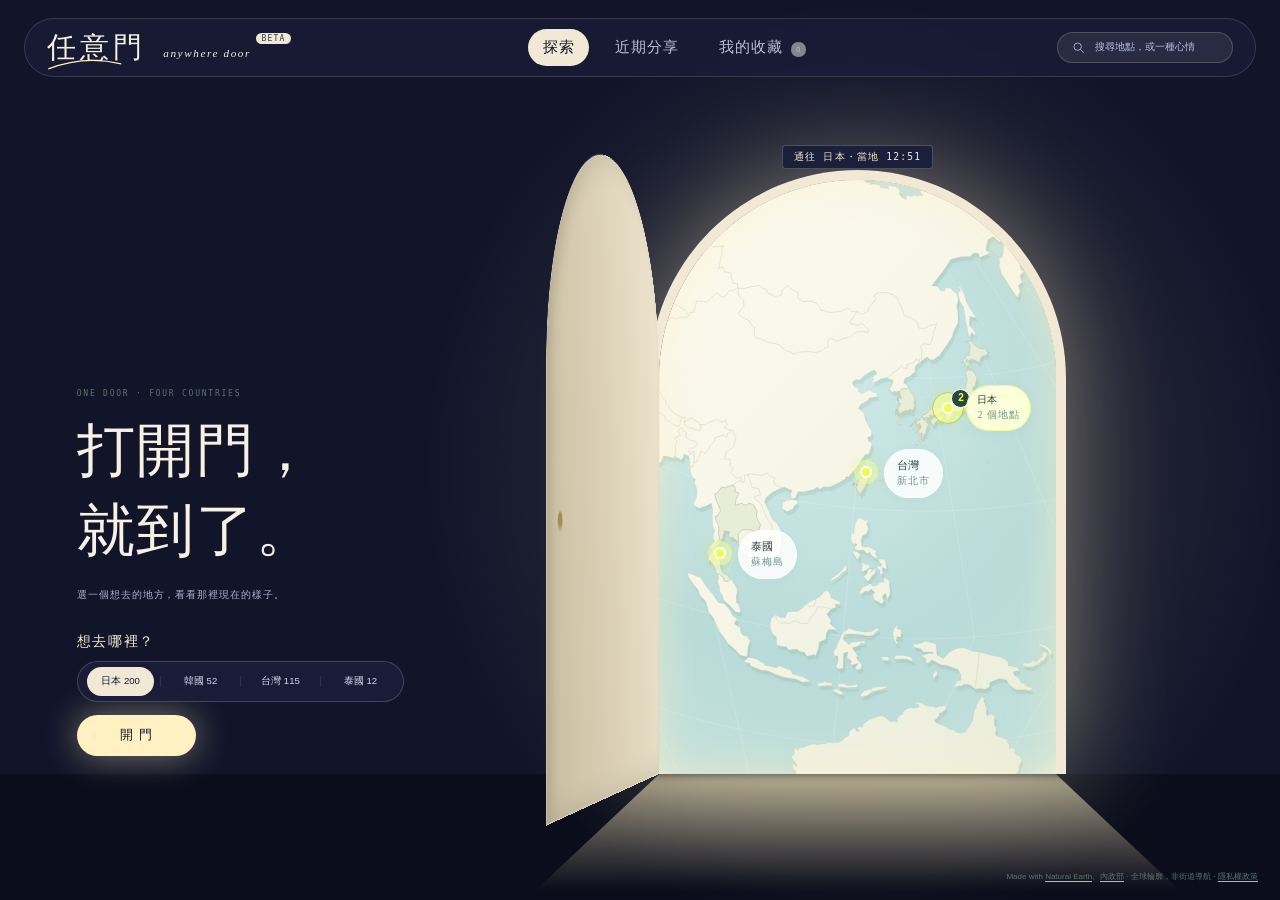
==== commit 3bb183ae: "日本、韓國來源改以 Excel 為準：三國共用匯入流程、行政區界線與日本座標校正 - 新增 scripts/import-livecams.cjs（取代 import-taiwan.cjs）：台灣、韓" ====
--- a/preview/experience.html
+++ b/preview/experience.html
@@ -5,20 +5,20 @@
   <meta name="referrer" content="strict-origin-when-cross-origin">
   <title>任意門 — 打開門，就到了</title>
   <meta name="description" content="選一個想去的地方，打開門，看看日本、韓國、台灣、泰國現在的樣子。">
-  <link rel="stylesheet" href="globe.css?v=door-12">
-  <link rel="stylesheet" href="experience-ui.css?v=door-12">
-  <link rel="stylesheet" href="experience-fx.css?v=door-12">
-  <link rel="stylesheet" href="door.css?v=door-12">
+  <link rel="stylesheet" href="globe.css?v=door-14">
+  <link rel="stylesheet" href="experience-ui.css?v=door-14">
+  <link rel="stylesheet" href="experience-fx.css?v=door-14">
+  <link rel="stylesheet" href="door.css?v=door-14">
   <script defer src="vendor/d3.min.js"></script>
   <script defer src="assets/world-data.js"></script>
   <script defer src="assets/world-low-data.js"></script>
-  <script defer src="assets/taiwan-map-data.js"></script>
-  <script defer src="globe-flight.js?v=door-12"></script>
-  <script defer src="catalog.js?v=door-12"></script>
-  <script defer src="weather.js?v=door-12"></script>
-  <script defer src="media-player.js?v=door-12"></script>
-  <script defer src="globe.js?v=door-12"></script>
-  <script defer src="experience-ui.js?v=door-12"></script>
+  <script defer src="assets/region-map-data.js"></script>
+  <script defer src="globe-flight.js?v=door-14"></script>
+  <script defer src="catalog.js?v=door-14"></script>
+  <script defer src="weather.js?v=door-14"></script>
+  <script defer src="media-player.js?v=door-14"></script>
+  <script defer src="globe.js?v=door-14"></script>
+  <script defer src="experience-ui.js?v=door-14"></script>
 </head>
 <body>
 <svg class="wx-defs" aria-hidden="true" focusable="false">
@@ -58,7 +58,7 @@
     <button class="saved-toggle glass" id="saved-toggle" aria-expanded="false">♡ <span>我的靈感</span><b id="saved-count">0</b></button>
   <div class="explore-context" id="explore-context" hidden><nav class="breadcrumbs" aria-label="目前位置"><button id="breadcrumb-world">世界</button><span>／</span><button id="breadcrumb-country"></button><span id="breadcrumb-section"></span></nav><p class="overline" id="country-eyebrow">A LITTLE CLOSER</p><h1 id="country-heading">深入探索日本。</h1><p id="country-summary"></p></div>
   <div class="motion-tools glass" aria-label="轉場預覽控制"><button id="motion-toggle" aria-pressed="true"><span id="motion-status">轉場動效：開</span></button><span></span><button id="replay-flight">重播轉場 ↻</button><span></span><button id="library-toggle" aria-expanded="false">地點清單 ☷</button></div>
-  <aside id="place-library" class="place-library glass" aria-label="國家內的地點與來源" hidden><button class="sheet-handle" id="sheet-handle" aria-label="展開或收起地點面板" aria-expanded="false"><span></span></button><div class="panel-title"><div><p class="overline">FIND YOUR NEXT WINDOW</p><h2 id="library-title">地點與來源</h2></div><button id="library-close" aria-label="返回國家探索">✕</button></div><p id="library-count" class="panel-note"></p><div class="library-filters"><label class="sr-only" for="place-query">搜尋這個國家的地點</label><input id="place-query" placeholder="搜尋地點、景點或地區…"><label class="sr-only" for="place-region">選擇地區</label><select id="place-region"><option value="">全部地區</option></select></div><div id="tier-switch" class="tier-switch" role="group" aria-label="顯示哪些景點" hidden><button data-tier="hot" aria-pressed="true"><i class="tier-dot" aria-hidden="true"></i>熱門 <b></b></button><button data-tier="all" aria-pressed="false"><i class="tier-dot general" aria-hidden="true"></i>含一般景點 <b></b></button></div><div id="place-list" class="place-list"></div><button class="all-places" id="all-places">查看全部地點 <span>↗</span></button><p class="library-disclosure">風景圖為示意；公開影像入口均待播放與即時性驗證。<a href="assets/source-inventory.json" target="_blank" rel="noopener">來源清單 ↗</a></p></aside>
+  <aside id="place-library" class="place-library glass" aria-label="國家內的地點與來源" hidden><button class="sheet-handle" id="sheet-handle" aria-label="展開或收起地點面板" aria-expanded="false"><span></span></button><div class="panel-title"><div><p class="overline">FIND YOUR NEXT WINDOW</p><h2 id="library-title">地點與來源</h2></div><button id="library-close" aria-label="返回國家探索">✕</button></div><p id="library-count" class="panel-note"></p><div class="library-filters"><label class="sr-only" for="place-query">搜尋這個國家的地點</label><input id="place-query" placeholder="搜尋地點、景點或地區…"><label class="sr-only" for="place-region">選擇地區</label><select id="place-region"><option value="">全部地區</option></select></div><div id="tier-switch" class="tier-switch" role="group" aria-label="顯示哪些景點" hidden><button data-tier="hot" aria-pressed="true"><i class="tier-dot" aria-hidden="true"></i>熱門 <b></b></button><button data-tier="all" aria-pressed="false"><i class="tier-dot general" aria-hidden="true"></i>含一般景點 <b></b></button></div><div id="place-list" class="place-list"></div><p class="library-disclosure">風景圖為示意；公開影像入口均待播放與即時性驗證。<a href="assets/source-inventory.json" target="_blank" rel="noopener">來源清單 ↗</a></p></aside>
   <section class="intro" id="intro">
     <p class="overline">ONE DOOR · FOUR COUNTRIES</p>
     <h1>打開門，<br>就到了。</h1>
@@ -82,7 +82,7 @@
   <button class="restore-island glass" id="restore-island" hidden>展開風景窗口 ↗</button>
   <aside class="saved-panel glass" id="saved-panel" aria-label="已收藏的旅行靈感" hidden><div class="collection-heading"><div><p class="overline">KEEP THE PLACES YOU LOVE</p><h1>把心動，留給<br><em>下一次出發。</em></h1><p>收藏儲存在此裝置，隨時回到讓你心動的地方。</p></div><button id="saved-close" class="outline-pill">返回探索 ↗</button></div><div id="saved-filters" class="filter-pills" aria-label="依國家篩選收藏"></div><div id="saved-list"></div><button id="saved-start" class="yellow-pill">開始探索 →</button></aside>
   <section class="stories-page glass" id="stories-page" hidden aria-labelledby="stories-heading"><div class="collection-heading"><div><p class="overline">WHAT IT LOOKS LIKE LATELY</p><h1 id="stories-heading">看看，<br><em>最近的那裡。</em></h1><p>讓有日期的旅行分享，補上鏡頭以外的風景。</p></div><button id="stories-back" class="outline-pill">返回探索 ↗</button></div><div class="stories-filters"><label>目的地<select id="stories-country"><option value="">全部國家</option><option value="japan">日本</option><option value="korea">韓國</option><option value="taiwan">台灣</option><option value="thailand">泰國</option></select></label><div class="filter-pills" aria-label="貼文日期篩選"><button data-period="7" aria-pressed="true">最近 7 天</button><button data-period="30" aria-pressed="false">最近 30 天</button></div></div><div class="stories-empty"><span class="empty-orbit" aria-hidden="true">✧</span><p class="overline">STORIES ARE ON THEIR WAY</p><h2>下一段旅行故事，還在路上。</h2><p id="stories-empty-copy">近期社群貼文尚未串接。先從當地影像與天氣，認識一個地方。</p><button id="stories-explore" class="yellow-pill">看看這裡的風景 →</button></div><div id="stories-suggestions" class="story-suggestions"></div></section>
-  <footer class="map-footer"><span>Made with <a href="https://www.naturalearthdata.com/" target="_blank" rel="noopener">Natural Earth</a>、<a href="https://data.gov.tw/dataset/7441" target="_blank" rel="noopener" title="台灣海岸線與縣市界線：內政部國土測繪中心（政府資料開放授權）">內政部</a> · 全球輪廓，非街道導航 · <a href="privacy.html">隱私權政策</a><a data-feedback hidden target="_blank" rel="noopener"> · 意見回報</a></span><span>FLOW 10 / 175 個地點 · 模型天氣 · 候選影像來源</span></footer>
+  <footer class="map-footer"><span>Made with <a href="https://www.naturalearthdata.com/" target="_blank" rel="noopener">Natural Earth</a>、<a href="https://data.gov.tw/dataset/7441" target="_blank" rel="noopener" title="台灣海岸線與縣市界線：內政部國土測繪中心（政府資料開放授權）；日本、韓國：Natural Earth">內政部</a> · 全球輪廓，非街道導航 · <a href="privacy.html">隱私權政策</a><a data-feedback hidden target="_blank" rel="noopener"> · 意見回報</a></span><span>FLOW 10 / 175 個地點 · 模型天氣 · 候選影像來源</span></footer>
   <nav class="mobile-nav glass" aria-label="手機主要導覽"><button data-mobile-nav="explore" aria-current="page">◎<span>探索</span></button><button data-mobile-nav="stories">◷<span>近期</span></button><button data-mobile-nav="saved">♡<span>收藏</span></button></nav>
   <div class="undo-toast glass" id="undo-toast" role="status" hidden><span>已移除收藏</span><button id="undo-save">復原</button><button id="undo-dismiss" aria-label="關閉復原提示">✕</button></div>
   <div id="status" class="status-toast" role="status" aria-live="polite"></div>
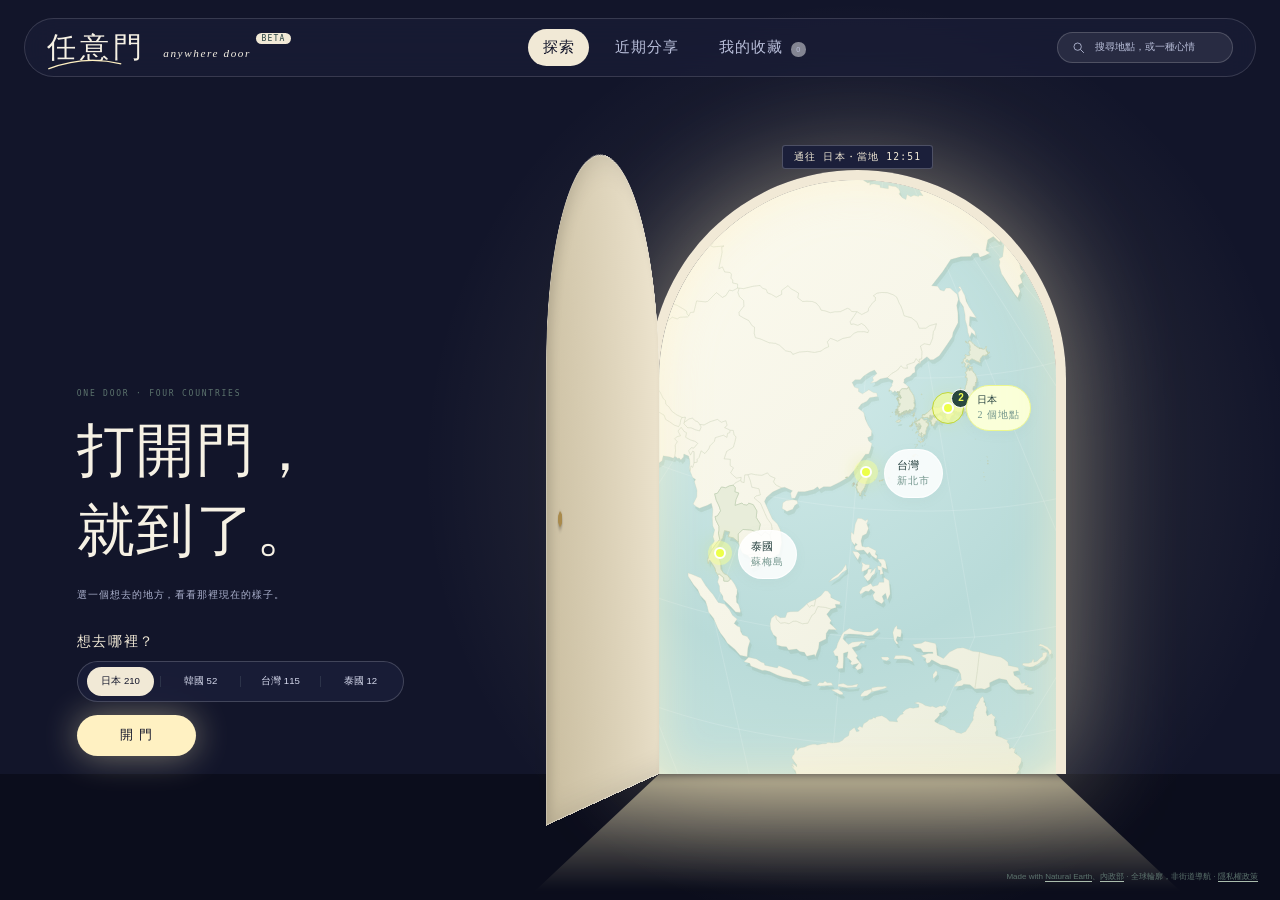
==== commit fe4233ed: "地圖滾輪縮放以滑鼠位置為中心；滑鼠停在標註點上也能用滾輪縮放" ====
--- a/preview/experience.html
+++ b/preview/experience.html
@@ -5,20 +5,20 @@
   <meta name="referrer" content="strict-origin-when-cross-origin">
   <title>任意門 — 打開門，就到了</title>
   <meta name="description" content="選一個想去的地方，打開門，看看日本、韓國、台灣、泰國現在的樣子。">
-  <link rel="stylesheet" href="globe.css?v=door-14">
-  <link rel="stylesheet" href="experience-ui.css?v=door-14">
-  <link rel="stylesheet" href="experience-fx.css?v=door-14">
-  <link rel="stylesheet" href="door.css?v=door-14">
+  <link rel="stylesheet" href="globe.css?v=door-15">
+  <link rel="stylesheet" href="experience-ui.css?v=door-15">
+  <link rel="stylesheet" href="experience-fx.css?v=door-15">
+  <link rel="stylesheet" href="door.css?v=door-15">
   <script defer src="vendor/d3.min.js"></script>
   <script defer src="assets/world-data.js"></script>
   <script defer src="assets/world-low-data.js"></script>
   <script defer src="assets/region-map-data.js"></script>
-  <script defer src="globe-flight.js?v=door-14"></script>
-  <script defer src="catalog.js?v=door-14"></script>
-  <script defer src="weather.js?v=door-14"></script>
-  <script defer src="media-player.js?v=door-14"></script>
-  <script defer src="globe.js?v=door-14"></script>
-  <script defer src="experience-ui.js?v=door-14"></script>
+  <script defer src="globe-flight.js?v=door-15"></script>
+  <script defer src="catalog.js?v=door-15"></script>
+  <script defer src="weather.js?v=door-15"></script>
+  <script defer src="media-player.js?v=door-15"></script>
+  <script defer src="globe.js?v=door-15"></script>
+  <script defer src="experience-ui.js?v=door-15"></script>
 </head>
 <body>
 <svg class="wx-defs" aria-hidden="true" focusable="false">
